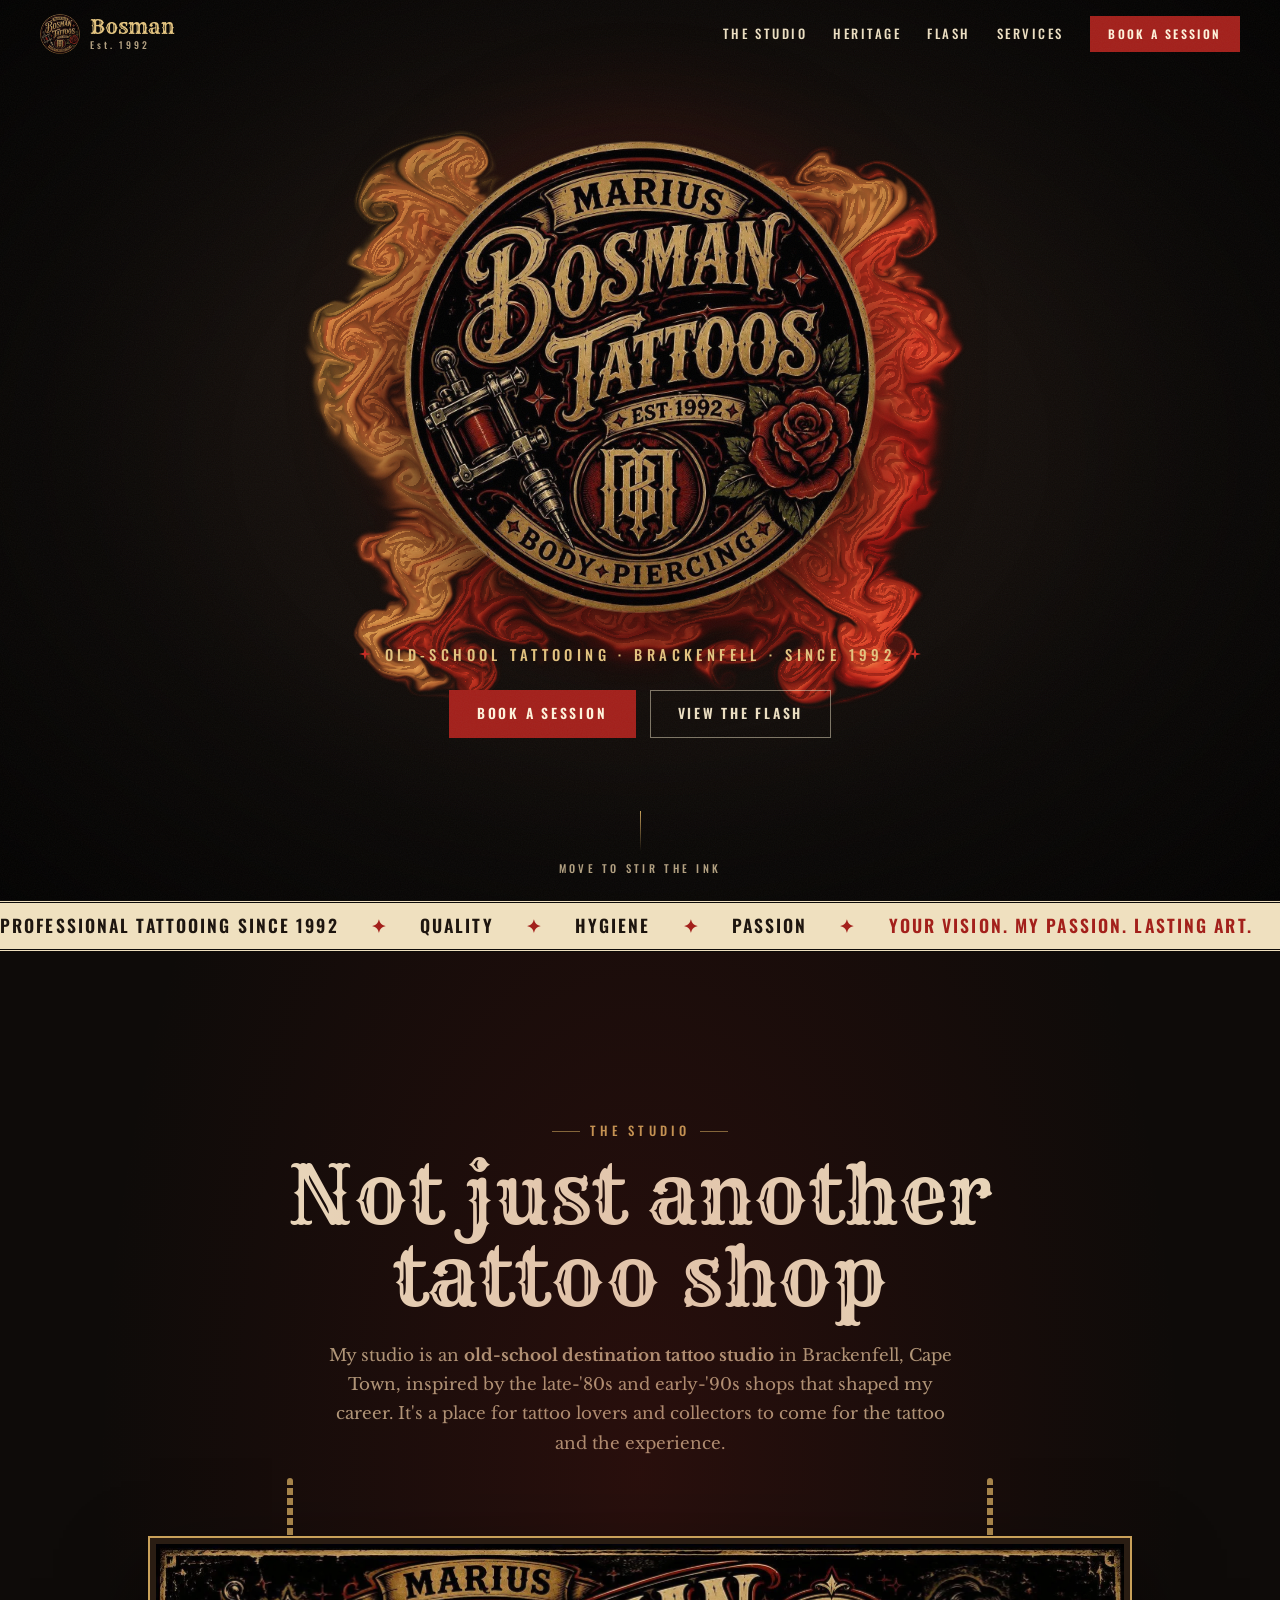
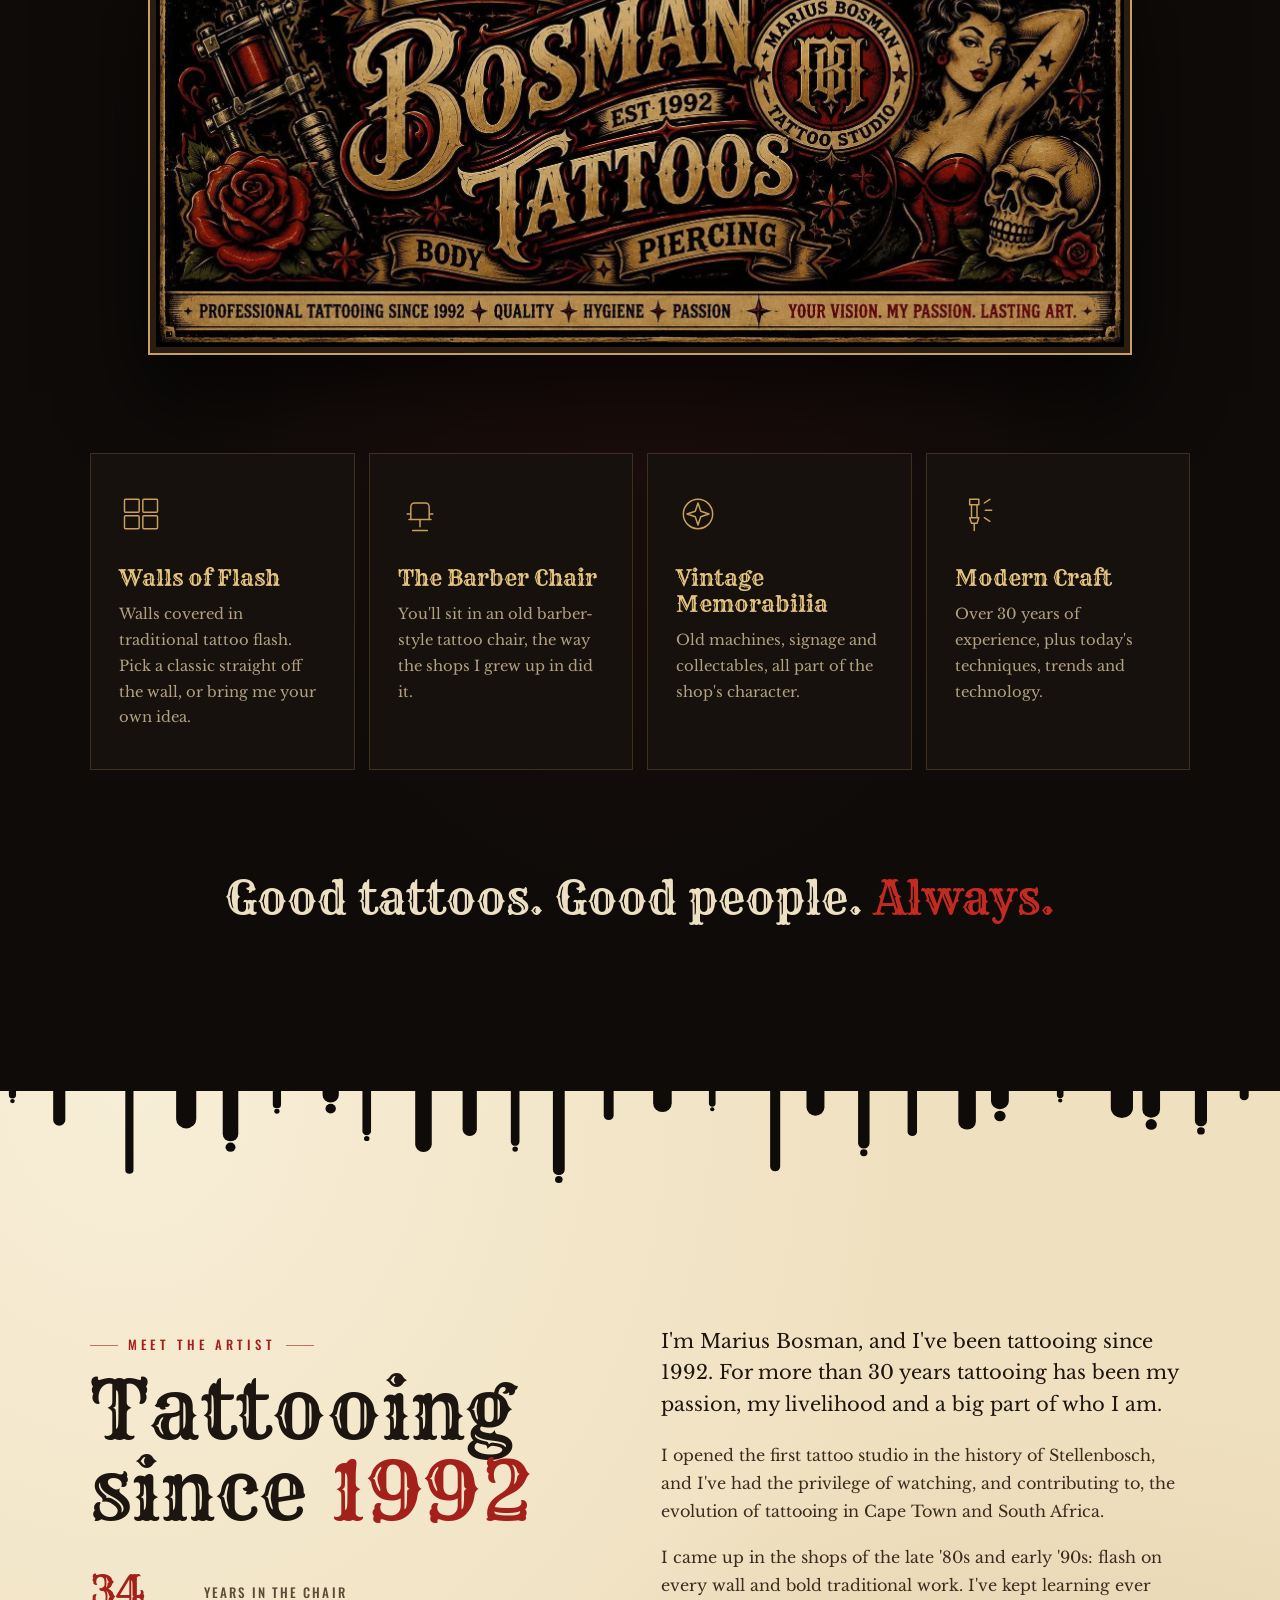
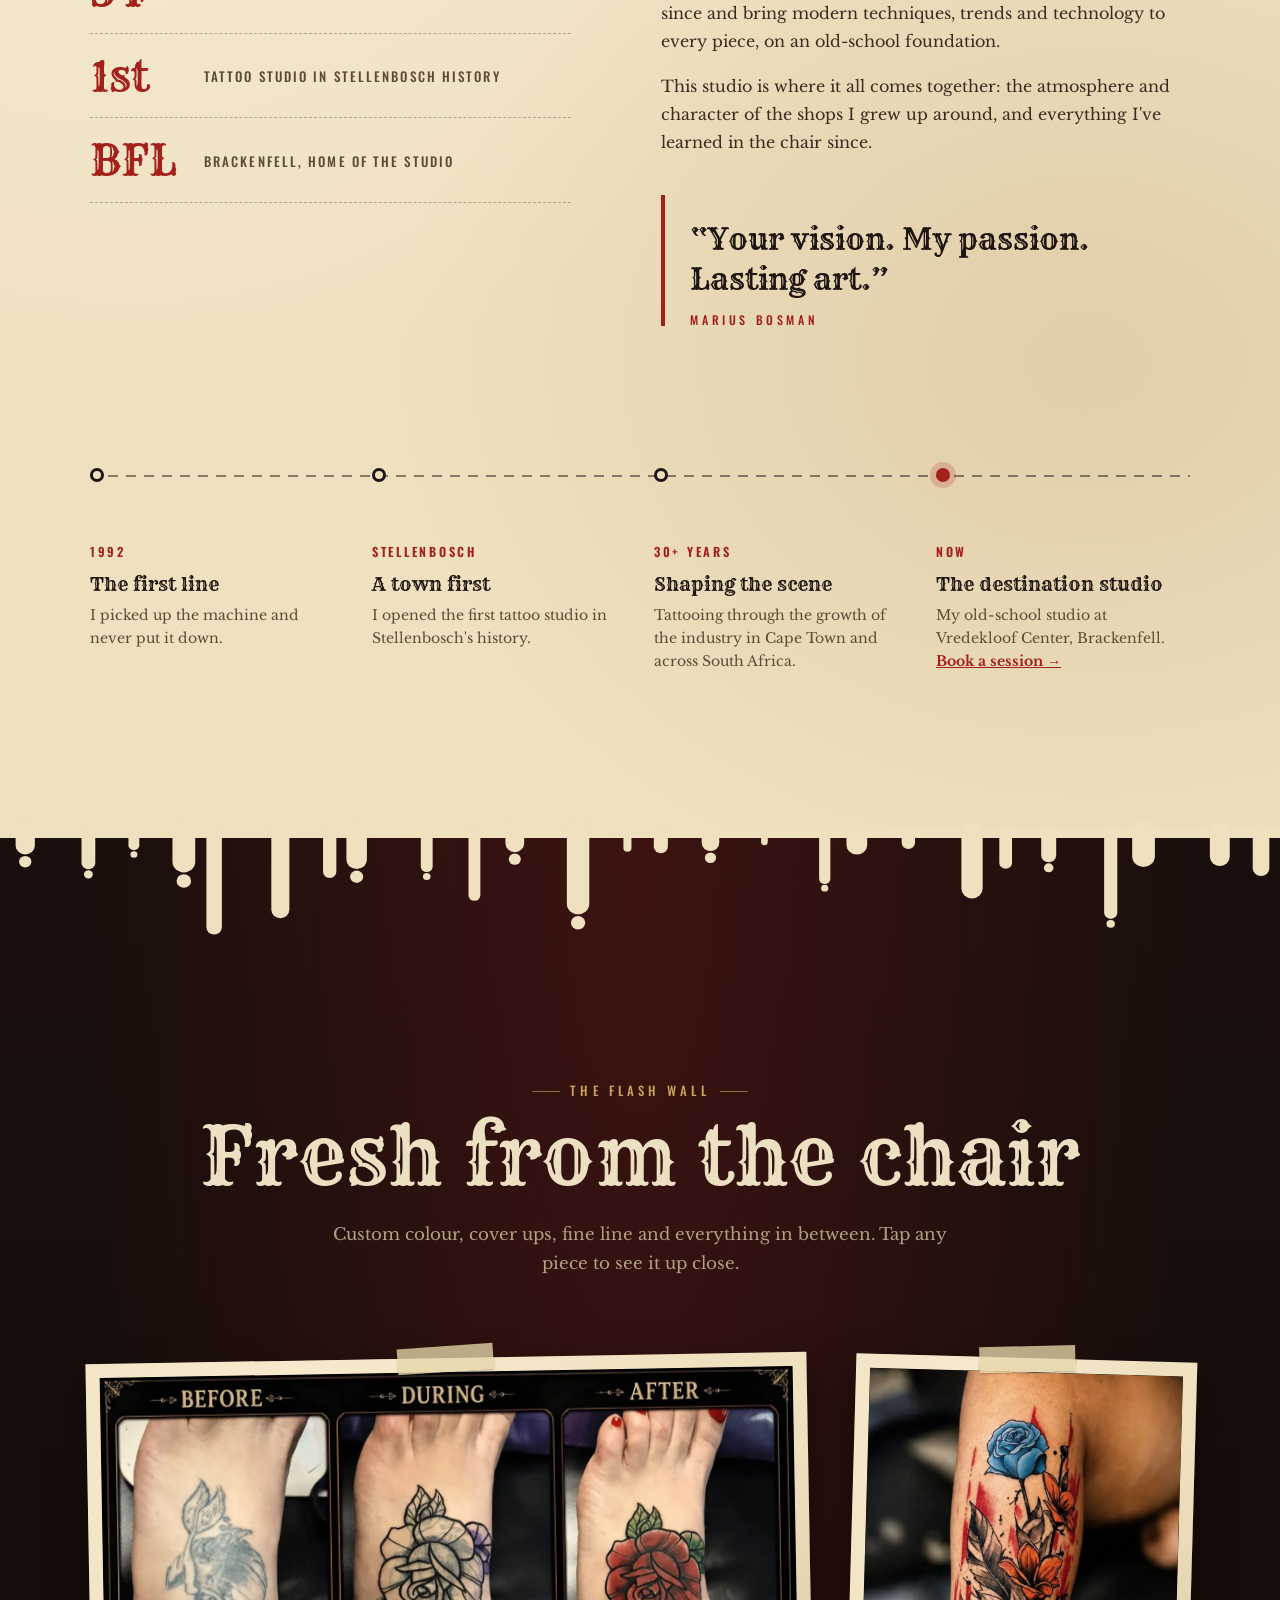
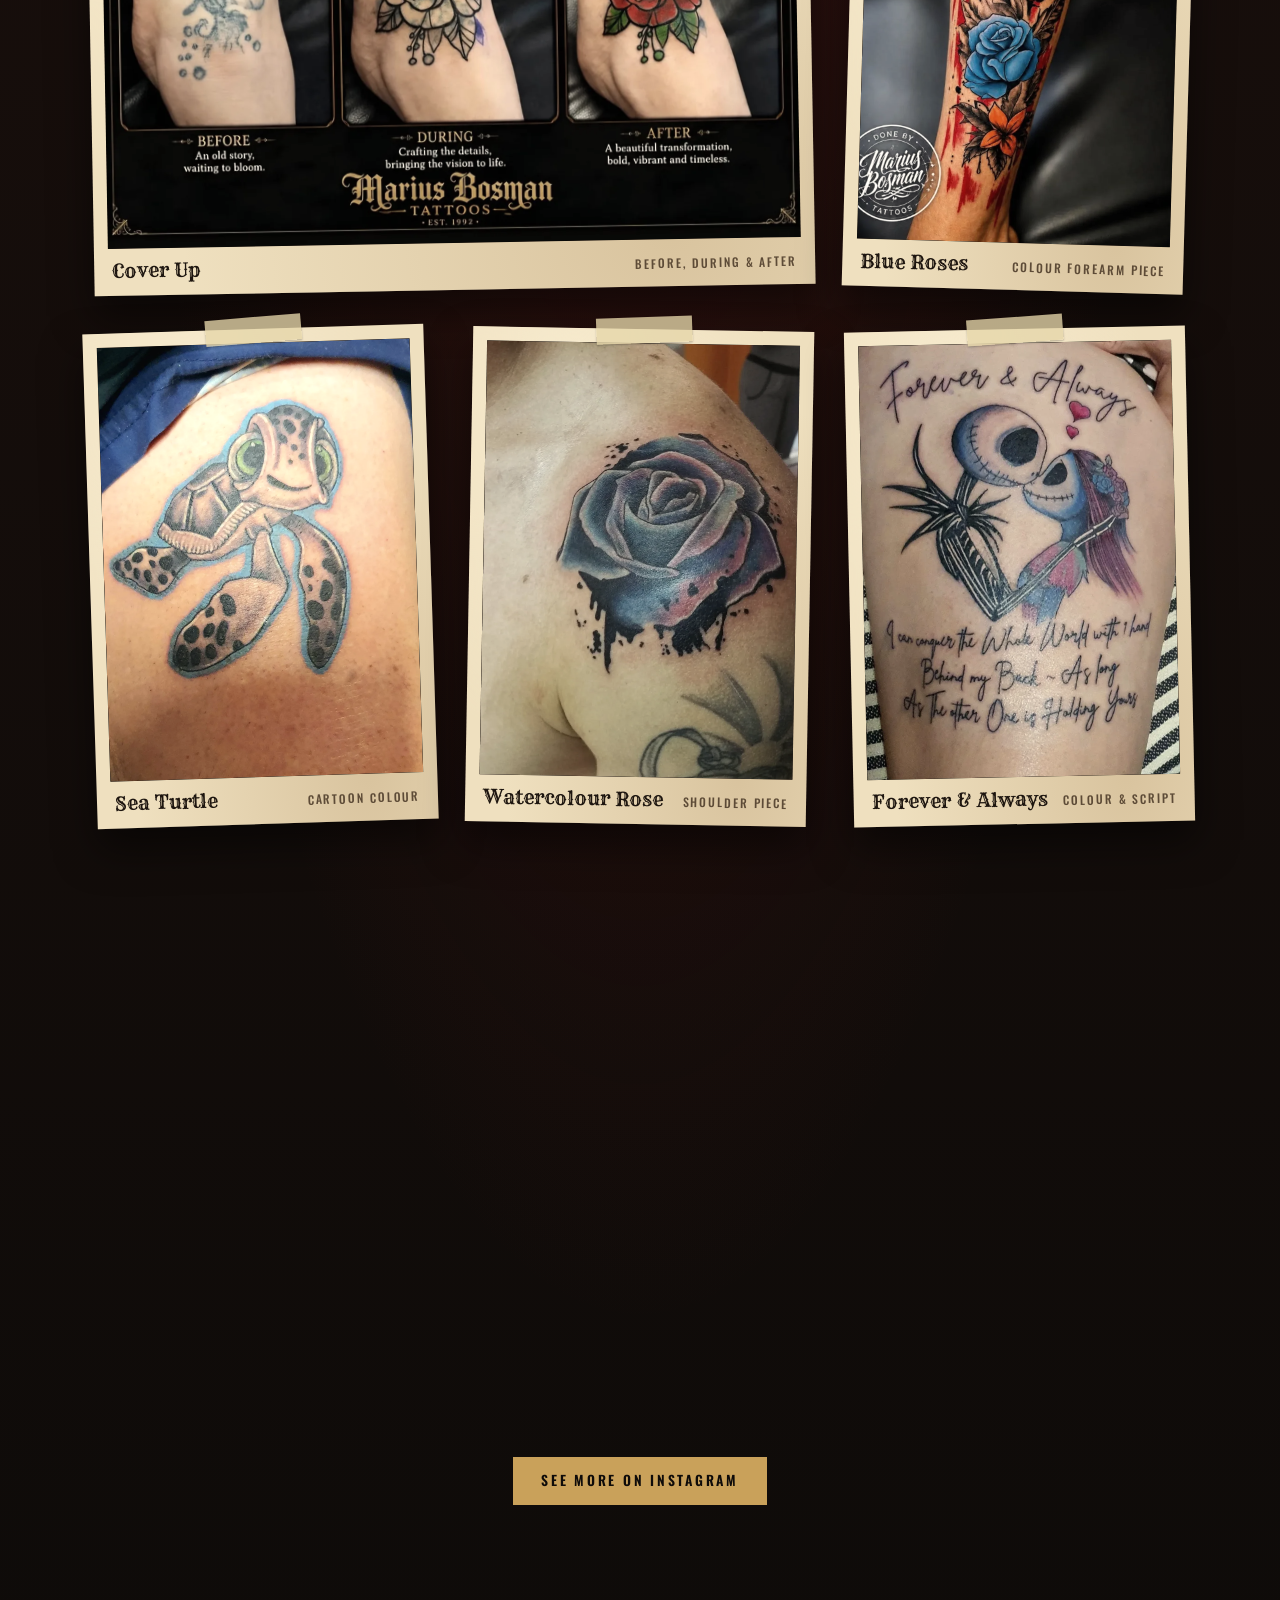
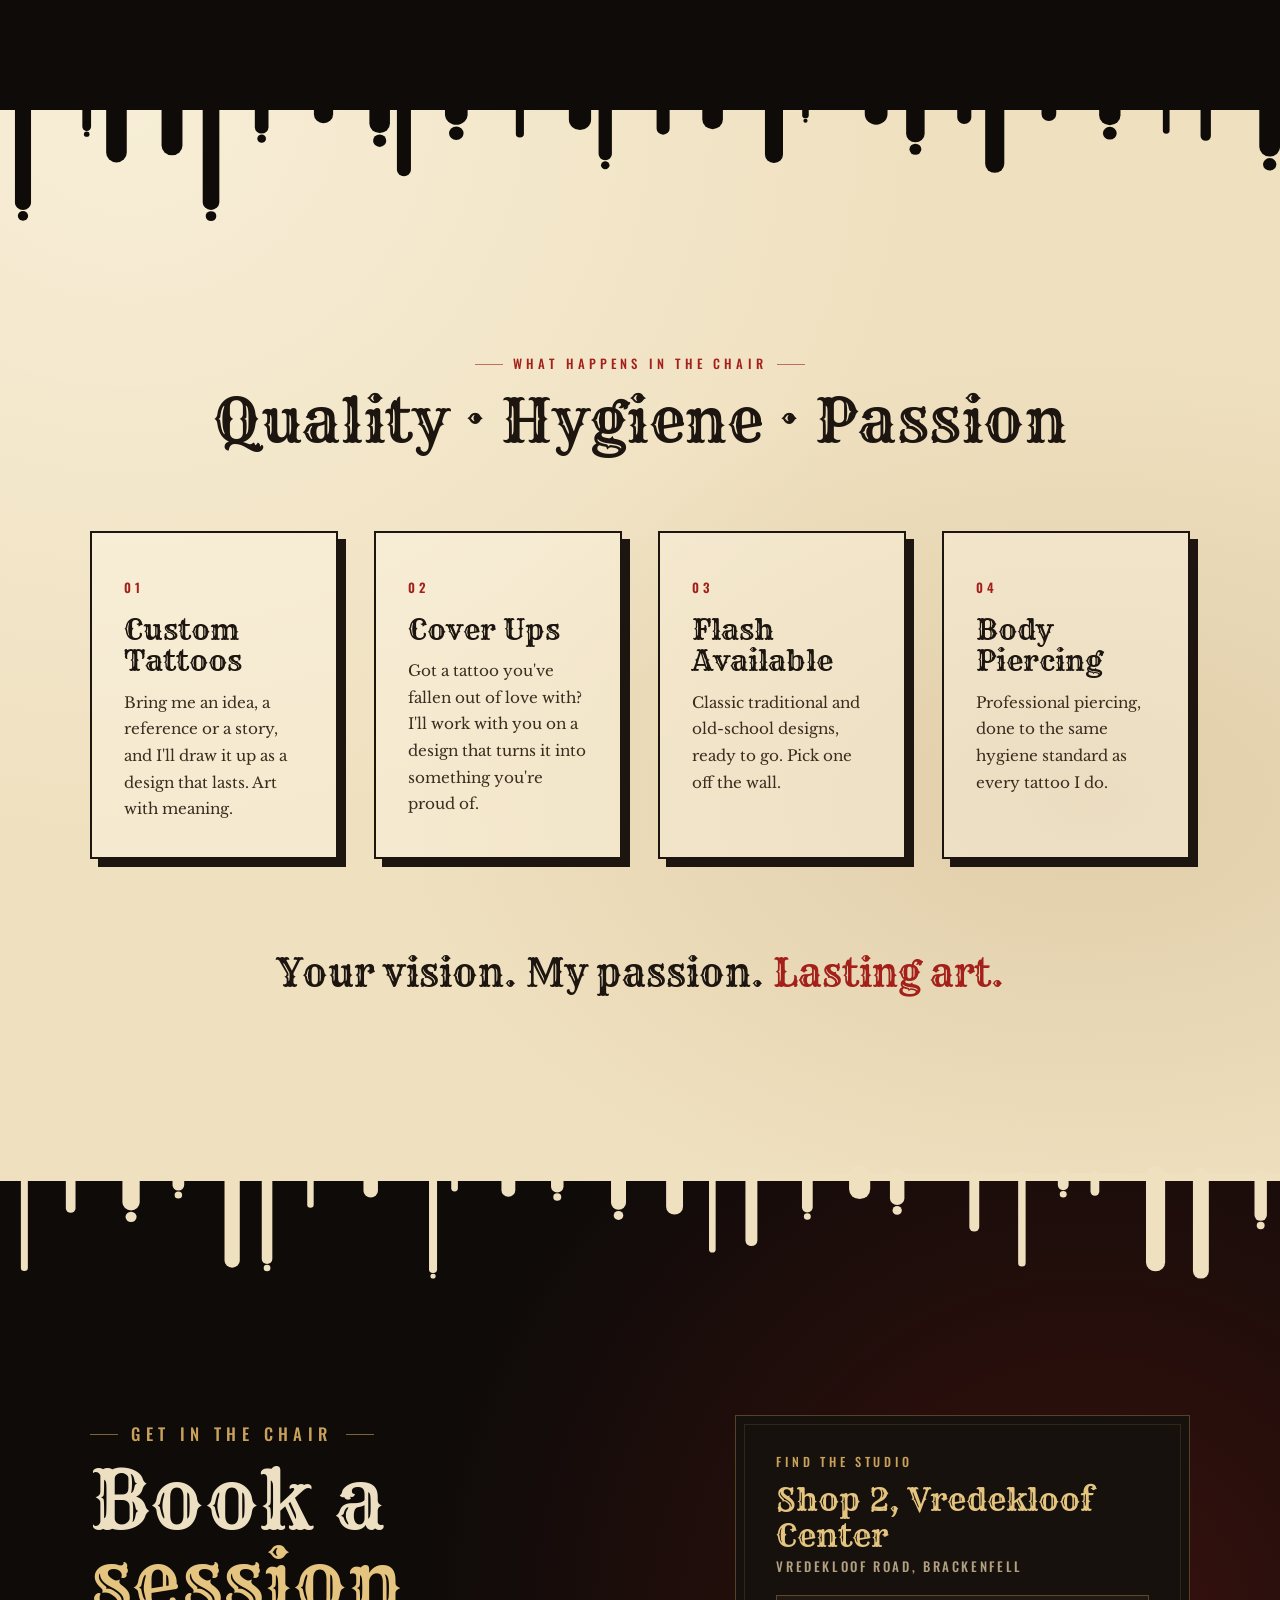
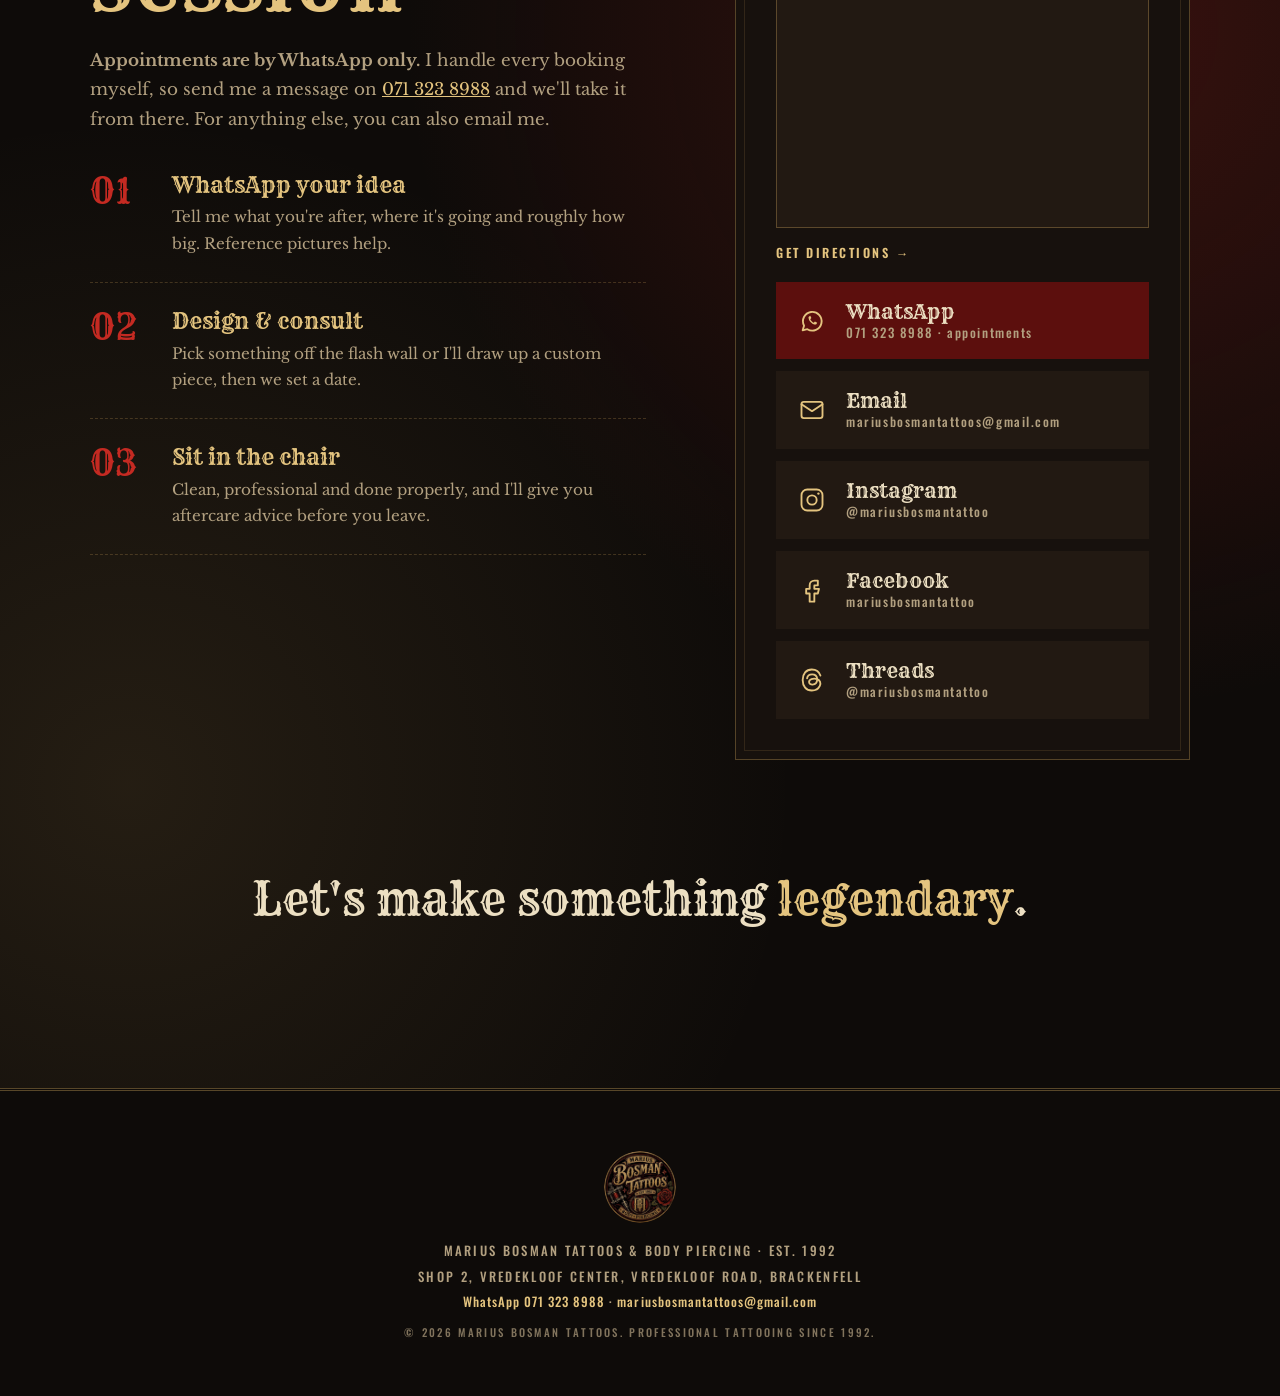
==== index.html @ 21890805 "Marius Bosman Tattoos website Static site for Marius Bosman Tattoos & Body Piercing, Brackenfell.  -" ====
<!doctype html>
<html lang="en">
<head>
  <meta charset="utf-8" />
  <meta name="viewport" content="width=device-width, initial-scale=1" />
  <title>Marius Bosman Tattoos | Old-School Tattoo Studio, Brackenfell</title>
  <meta name="description" content="Old-school tattooing and body piercing by Marius Bosman, tattooing since 1992 and founder of Stellenbosch's first tattoo studio. Custom tattoos, cover-ups, flash and body piercing at Vredekloof Center, Brackenfell, Cape Town." />
  <meta name="theme-color" content="#0e0b09" />
  <meta property="og:title" content="Marius Bosman Tattoos | Est. 1992" />
  <meta property="og:description" content="Custom tattoos, cover-ups, flash and body piercing in Brackenfell, Cape Town. Tattooing since 1992." />
  <script type="application/ld+json">
  {
    "@context": "https://schema.org",
    "@type": "TattooParlor",
    "name": "Marius Bosman Tattoos",
    "image": "assets/logo.webp",
    "foundingDate": "1992",
    "telephone": "+27713238988",
    "email": "mariusbosmantattoos@gmail.com",
    "address": {
      "@type": "PostalAddress",
      "streetAddress": "Shop 2, Vredekloof Center, Vredekloof Road",
      "addressLocality": "Brackenfell",
      "addressRegion": "Western Cape",
      "addressCountry": "ZA"
    },
    "sameAs": [
      "https://www.instagram.com/mariusbosmantattoo/",
      "https://www.facebook.com/mariusbosmantattoo/",
      "https://www.threads.com/@mariusbosmantattoo"
    ]
  }
  </script>
  <meta property="og:image" content="assets/banner.webp" />
  <link rel="icon" href="assets/logo.webp" type="image/webp" />
  <link rel="preconnect" href="https://fonts.googleapis.com" />
  <link rel="preconnect" href="https://fonts.gstatic.com" crossorigin />
  <link href="https://fonts.googleapis.com/css2?family=Libre+Baskerville:ital,wght@0,400;0,700;1,400&family=Oswald:wght@400;500;600&family=Rye&display=swap" rel="stylesheet" />
  <link rel="stylesheet" href="css/styles.css" />
</head>
<body>

  <!-- SVG defs: shared symbols and the ink-bleed filter template -->
  <svg width="0" height="0" style="position:absolute" aria-hidden="true">
    <defs id="fx-defs">
      <symbol id="sparkle" viewBox="0 0 20 20"><path d="M10 0 L12 8 L20 10 L12 12 L10 20 L8 12 L0 10 L8 8 Z" /></symbol>
    </defs>
  </svg>

  <header class="nav" id="nav">
    <a class="nav__brand" href="#top" aria-label="Marius Bosman Tattoos, back to top">
      <img src="assets/logo.webp" alt="" width="40" height="40" />
      <span>Bosman<small>Est. 1992</small></span>
    </a>
    <button class="nav__toggle" aria-expanded="false" aria-controls="nav-links" aria-label="Open menu">
      <span></span><span></span><span></span>
    </button>
    <nav class="nav__links" id="nav-links">
      <a href="#studio">The Studio</a>
      <a href="#heritage">Heritage</a>
      <a href="#flash">Flash</a>
      <a href="#services">Services</a>
      <a class="btn btn--small btn--red" href="#book">Book a Session</a>
    </nav>
  </header>

  <main id="top">

    <!-- ============ HERO ============ -->
    <section class="hero" id="hero">
      <canvas class="hero__ink" id="ink" aria-hidden="true"></canvas>
      <div class="hero__vignette" aria-hidden="true"></div>
      <div class="hero__inner">
        <h1 class="sr-only">Marius Bosman Tattoos: tattoos and body piercing, established 1992</h1>
        <div class="hero__badge">
          <img src="assets/logo.webp" alt="Marius Bosman Tattoos, Body Piercing, Est. 1992" width="1254" height="1254" fetchpriority="high" />
        </div>
        <p class="hero__tag">
          <svg><use href="#sparkle"/></svg>
          Old-school tattooing &middot; Brackenfell &middot; Since 1992
          <svg><use href="#sparkle"/></svg>
        </p>
        <div class="hero__cta">
          <a class="btn btn--red" href="#book">Book a Session</a>
          <a class="btn btn--ghost" href="#flash">View the Flash</a>
        </div>
      </div>
      <p class="hero__hint" aria-hidden="true"><span></span>Move to stir the ink</p>
    </section>

    <!-- ============ MARQUEE ============ -->
    <div class="marquee" aria-label="Professional tattooing since 1992. Quality, hygiene, passion.">
      <div class="marquee__track" aria-hidden="true">
        <span>Professional tattooing since 1992</span><i>&#10022;</i>
        <span>Quality</span><i>&#10022;</i>
        <span>Hygiene</span><i>&#10022;</i>
        <span>Passion</span><i>&#10022;</i>
        <em>Your vision. My passion. Lasting art.</em><i>&#10022;</i>
        <span>Ink &middot; People &middot; Stories</span><i>&#10022;</i>
        <em>Tattoos are for life</em><i>&#10022;</i>
        <span>Professional tattooing since 1992</span><i>&#10022;</i>
        <span>Quality</span><i>&#10022;</i>
        <span>Hygiene</span><i>&#10022;</i>
        <span>Passion</span><i>&#10022;</i>
        <em>Your vision. My passion. Lasting art.</em><i>&#10022;</i>
        <span>Ink &middot; People &middot; Stories</span><i>&#10022;</i>
        <em>Tattoos are for life</em><i>&#10022;</i>
      </div>
    </div>

    <!-- ============ THE STUDIO ============ -->
    <section class="section dark" id="studio">
      <div class="wrap">
        <div class="section__head center">
          <p class="eyebrow reveal">The Studio</p>
          <h2 class="display reveal" data-bleed>Not just another<br />tattoo shop</h2>
          <p class="section__sub reveal">My studio is an <strong>old-school destination tattoo studio</strong> in Brackenfell, Cape Town, inspired by the late-'80s and early-'90s shops that shaped my career. It's a place for tattoo lovers and collectors to come for the tattoo and the experience.</p>
        </div>

        <figure class="sign reveal">
          <div class="sign__chains" aria-hidden="true"><span></span><span></span></div>
          <img src="assets/banner.webp" alt="Marius Bosman Tattoos shop sign: professional tattooing since 1992, quality, hygiene, passion" width="1942" height="809" loading="lazy" />
        </figure>

        <div class="features">
          <article class="feature reveal">
            <div class="feature__icon" aria-hidden="true">
              <svg viewBox="0 0 48 48"><rect x="6" y="8" width="16" height="14" rx="1"/><rect x="26" y="8" width="16" height="14" rx="1"/><rect x="6" y="26" width="16" height="14" rx="1"/><rect x="26" y="26" width="16" height="14" rx="1"/></svg>
            </div>
            <h3>Walls of Flash</h3>
            <p>Walls covered in traditional tattoo flash. Pick a classic straight off the wall, or bring me your own idea.</p>
          </article>
          <article class="feature reveal">
            <div class="feature__icon" aria-hidden="true">
              <svg viewBox="0 0 48 48"><path d="M12 30 h24 M14 30 V16 a4 4 0 0 1 4-4 h12 a4 4 0 0 1 4 4 V30 M24 30 v8 M16 42 h16 M10 24 h4 M34 24 h4"/></svg>
            </div>
            <h3>The Barber Chair</h3>
            <p>You'll sit in an old barber-style tattoo chair, the way the shops I grew up in did it.</p>
          </article>
          <article class="feature reveal">
            <div class="feature__icon" aria-hidden="true">
              <svg viewBox="0 0 48 48"><circle cx="24" cy="24" r="16"/><path d="M24 12 L27 21 L36 24 L27 27 L24 36 L21 27 L12 24 L21 21 Z"/></svg>
            </div>
            <h3>Vintage Memorabilia</h3>
            <p>Old machines, signage and collectables, all part of the shop's character.</p>
          </article>
          <article class="feature reveal">
            <div class="feature__icon" aria-hidden="true">
              <svg viewBox="0 0 48 48"><path d="M16 8 h10 v6 h-10 z M18 14 v14 M24 14 v14 M16 28 h10 l-2 6 h-6 z M21 34 v8"/><path d="M32 12 l6 -4 M33 20 h7 M32 28 l6 4"/></svg>
            </div>
            <h3>Modern Craft</h3>
            <p>Over 30 years of experience, plus today's techniques, trends and technology.</p>
          </article>
        </div>

        <p class="legend reveal" data-bleed>Good tattoos. Good people. <em>Always.</em></p>
      </div>
    </section>

    <!-- ============ HERITAGE ============ -->
    <section class="section paper has-top-drip" id="heritage">
      <div class="drip drip--top" data-from="ink" aria-hidden="true"></div>
      <div class="wrap story">
        <div class="story__head">
          <p class="eyebrow reveal">Meet the Artist</p>
          <h2 class="display reveal" data-bleed>Tattooing<br />since <span class="red">1992</span></h2>
          <div class="stats">
            <div class="stat reveal"><strong data-years>34</strong><span>Years in the chair</span></div>
            <div class="stat reveal"><strong>1st</strong><span>Tattoo studio in Stellenbosch history</span></div>
            <div class="stat reveal"><strong>BFL</strong><span>Brackenfell, home of the studio</span></div>
          </div>
        </div>

        <div class="story__body">
          <p class="lead reveal">I'm Marius Bosman, and I've been tattooing since 1992. For more than 30 years tattooing has been my passion, my livelihood and a big part of who I am.</p>
          <p class="reveal">I opened the first tattoo studio in the history of Stellenbosch, and I've had the privilege of watching, and contributing to, the evolution of tattooing in Cape Town and South Africa.</p>
          <p class="reveal">I came up in the shops of the late '80s and early '90s: flash on every wall and bold traditional work. I've kept learning ever since and bring modern techniques, trends and technology to every piece, on an old-school foundation.</p>
          <p class="reveal">This studio is where it all comes together: the atmosphere and character of the shops I grew up around, and everything I've learned in the chair since.</p>
          <blockquote class="pull reveal" data-bleed>
            &ldquo;Your vision. My passion. Lasting art.&rdquo;
            <cite>Marius Bosman</cite>
          </blockquote>
        </div>

        <ol class="timeline" aria-label="Timeline">
          <li class="reveal"><span class="timeline__year">1992</span><h3>The first line</h3><p>I picked up the machine and never put it down.</p></li>
          <li class="reveal"><span class="timeline__year">Stellenbosch</span><h3>A town first</h3><p>I opened the first tattoo studio in Stellenbosch's history.</p></li>
          <li class="reveal"><span class="timeline__year">30+ years</span><h3>Shaping the scene</h3><p>Tattooing through the growth of the industry in Cape Town and across South Africa.</p></li>
          <li class="reveal timeline__next"><span class="timeline__year">Now</span><h3>The destination studio</h3><p>My old-school studio at Vredekloof Center, Brackenfell. <a href="#book">Book a session &rarr;</a></p></li>
        </ol>
      </div>
      <div class="drip" data-from="paper" aria-hidden="true"></div>
    </section>

    <!-- ============ FLASH WALL ============ -->
    <section class="section flashwall has-top-drip" id="flash">
      <div class="wrap">
        <div class="section__head center">
          <p class="eyebrow reveal">The Flash Wall</p>
          <h2 class="display reveal" data-bleed>Fresh from the chair</h2>
          <p class="section__sub reveal">Custom colour, cover ups, fine line and everything in between. Tap any piece to see it up close.</p>
        </div>

        <div class="work-grid">
          <figure class="shot shot--wide">
            <button class="shot__frame" type="button" data-full="assets/work/cover-up-rose.webp" data-caption="Cover Up &middot; Before, during &amp; after" aria-label="View larger: Cover Up">
              <span class="shot__ink"><img src="assets/work/cover-up-rose.webp" alt="Cover-up tattoo on a foot: a faded old tattoo turned into a bold red traditional rose, shown before, during and after" width="1500" height="1020" loading="lazy" /></span>
            </button>
            <figcaption><strong>Cover Up</strong>Before, during &amp; after</figcaption>
          </figure>
          <figure class="shot">
            <button class="shot__frame" type="button" data-full="assets/work/blue-roses.webp" data-caption="Blue Roses &middot; Colour forearm piece" aria-label="View larger: Blue Roses">
              <span class="shot__ink"><img src="assets/work/blue-roses.webp" alt="Forearm tattoo of blue roses and orange lilies with red brush-stroke background" width="1019" height="1364" loading="lazy" /></span>
            </button>
            <figcaption><strong>Blue Roses</strong>Colour forearm piece</figcaption>
          </figure>
          <figure class="shot">
            <button class="shot__frame" type="button" data-full="assets/work/sea-turtle.webp" data-caption="Sea Turtle &middot; Cartoon colour" aria-label="View larger: Sea Turtle">
              <span class="shot__ink"><img src="assets/work/sea-turtle.webp" alt="Colour tattoo of a smiling cartoon sea turtle outlined in blue" width="1260" height="1500" loading="lazy" /></span>
            </button>
            <figcaption><strong>Sea Turtle</strong>Cartoon colour</figcaption>
          </figure>
          <figure class="shot">
            <button class="shot__frame" type="button" data-full="assets/work/watercolour-rose.webp" data-caption="Watercolour Rose &middot; Shoulder piece" aria-label="View larger: Watercolour Rose">
              <span class="shot__ink"><img src="assets/work/watercolour-rose.webp" alt="Blue and pink watercolour-style rose with black ink splatter on a shoulder" width="1440" height="1440" loading="lazy" /></span>
            </button>
            <figcaption><strong>Watercolour Rose</strong>Shoulder piece</figcaption>
          </figure>
          <figure class="shot">
            <button class="shot__frame" type="button" data-full="assets/work/forever-and-always.webp" data-caption="Forever &amp; Always &middot; Colour &amp; script" aria-label="View larger: Forever &amp; Always">
              <span class="shot__ink"><img src="assets/work/forever-and-always.webp" alt="Thigh tattoo of two skeleton lovers kissing, with Forever and Always script and a love quote" width="923" height="1280" loading="lazy" style="object-position:50% 20%" /></span>
            </button>
            <figcaption><strong>Forever &amp; Always</strong>Colour &amp; script</figcaption>
          </figure>
          <figure class="shot shot--wide">
            <button class="shot__frame" type="button" data-full="assets/work/fine-line-forearms.webp" data-caption="Fine Line &middot; Black &amp; grey forearms" aria-label="View larger: Fine Line">
              <span class="shot__ink"><img src="assets/work/fine-line-forearms.webp" alt="Two black and grey forearm tattoos: a woman with moon, butterflies and a Virgo sign, and lilies with a cross and butterflies" width="1500" height="983" loading="lazy" /></span>
            </button>
            <figcaption><strong>Fine Line</strong>Black &amp; grey forearms</figcaption>
          </figure>
          <div class="shot shot--cta">
            <p class="shot__eyebrow">Your idea next?</p>
            <p class="shot__big">Let's put it<br />on skin.</p>
            <a class="btn btn--gold btn--small" href="https://wa.me/27713238988?text=Hi%20Marius%2C%20I%27d%20like%20to%20book%20a%20tattoo." target="_blank" rel="noopener">WhatsApp me</a>
          </div>
        </div>

        <div class="center reveal">
          <a class="btn btn--gold" href="https://www.instagram.com/mariusbosmantattoo/" target="_blank" rel="noopener">See more on Instagram</a>
        </div>
      </div>
    </section>

    <!-- ============ SERVICES ============ -->
    <section class="section paper has-top-drip" id="services">
      <div class="drip drip--top" data-from="ink" aria-hidden="true"></div>
      <div class="wrap">
        <div class="section__head center">
          <p class="eyebrow reveal">What Happens in the Chair</p>
          <h2 class="display reveal" data-bleed>Quality &middot; Hygiene &middot; Passion</h2>
        </div>
        <div class="services">
          <article class="service reveal">
            <span class="service__num">01</span>
            <h3>Custom Tattoos</h3>
            <p>Bring me an idea, a reference or a story, and I'll draw it up as a design that lasts. Art with meaning.</p>
          </article>
          <article class="service reveal">
            <span class="service__num">02</span>
            <h3>Cover Ups</h3>
            <p>Got a tattoo you've fallen out of love with? I'll work with you on a design that turns it into something you're proud of.</p>
          </article>
          <article class="service reveal">
            <span class="service__num">03</span>
            <h3>Flash Available</h3>
            <p>Classic traditional and old-school designs, ready to go. Pick one off the wall.</p>
          </article>
          <article class="service reveal">
            <span class="service__num">04</span>
            <h3>Body Piercing</h3>
            <p>Professional piercing, done to the same hygiene standard as every tattoo I do.</p>
          </article>
        </div>
        <p class="motto reveal">Your vision. My passion. <span class="red">Lasting art.</span></p>
      </div>
      <div class="drip" data-from="paper" aria-hidden="true"></div>
    </section>

    <!-- ============ BOOK ============ -->
    <section class="section dark book has-top-drip" id="book">
      <div class="book__glow" aria-hidden="true"></div>
      <div class="wrap book__grid">
        <div>
          <p class="eyebrow reveal">Get in the Chair</p>
          <h2 class="display reveal" data-bleed>Book a <span class="gold">session</span></h2>
          <p class="reveal"><strong>Appointments are by WhatsApp only.</strong> I handle every booking myself, so send me a message on <a href="https://wa.me/27713238988" target="_blank" rel="noopener">071 323 8988</a> and we'll take it from there. For anything else, you can also email me.</p>
          <ol class="steps">
            <li class="step reveal">
              <span class="step__num">01</span>
              <div><h3>WhatsApp your idea</h3><p>Tell me what you're after, where it's going and roughly how big. Reference pictures help.</p></div>
            </li>
            <li class="step reveal">
              <span class="step__num">02</span>
              <div><h3>Design &amp; consult</h3><p>Pick something off the flash wall or I'll draw up a custom piece, then we set a date.</p></div>
            </li>
            <li class="step reveal">
              <span class="step__num">03</span>
              <div><h3>Sit in the chair</h3><p>Clean, professional and done properly, and I'll give you aftercare advice before you leave.</p></div>
            </li>
          </ol>
        </div>

        <aside class="panel reveal" aria-label="Contact">
          <p class="panel__label">Find the studio</p>
          <address class="panel__where"><strong>Shop 2, Vredekloof Center</strong>Vredekloof Road, Brackenfell</address>
          <div class="map">
            <iframe title="Map to Marius Bosman Tattoos, Vredekloof Center, Brackenfell" src="https://www.google.com/maps?q=Shop+2,+Vredekloof+Center,+Vredekloof+Road,+Brackenfell&amp;output=embed" loading="lazy" referrerpolicy="no-referrer-when-downgrade"></iframe>
          </div>
          <a class="panel__directions" href="https://www.google.com/maps/search/?api=1&amp;query=Shop+2,+Vredekloof+Center,+Vredekloof+Road,+Brackenfell" target="_blank" rel="noopener">Get directions &rarr;</a>
          <div class="socials">
            <a class="social social--primary" href="https://wa.me/27713238988?text=Hi%20Marius%2C%20I%27d%20like%20to%20book%20a%20tattoo." target="_blank" rel="noopener">
              <svg viewBox="0 0 24 24" aria-hidden="true"><path d="M4 20l1.2-4A8 8 0 1 1 8 19z"/><path d="M9 8.5c0 3 2.5 6.5 6.5 6.5l1-1.5-2-1-1 1c-1-.4-2.6-2-3-3l1-1-1-2z" class="dot"/></svg>
              <span><strong>WhatsApp</strong>071 323 8988 &middot; appointments</span>
            </a>
            <a class="social" href="mailto:mariusbosmantattoos@gmail.com?subject=Tattoo%20enquiry">
              <svg viewBox="0 0 24 24" aria-hidden="true"><rect x="3" y="5" width="18" height="14" rx="2"/><path d="M3 7l9 6 9-6"/></svg>
              <span><strong>Email</strong>mariusbosmantattoos@gmail.com</span>
            </a>
            <a class="social" href="https://www.instagram.com/mariusbosmantattoo/" target="_blank" rel="noopener">
              <svg viewBox="0 0 24 24" aria-hidden="true"><rect x="3" y="3" width="18" height="18" rx="5"/><circle cx="12" cy="12" r="4"/><circle cx="17.5" cy="6.5" r="1" class="dot"/></svg>
              <span><strong>Instagram</strong>@mariusbosmantattoo</span>
            </a>
            <a class="social" href="https://www.facebook.com/mariusbosmantattoo/" target="_blank" rel="noopener">
              <svg viewBox="0 0 24 24" aria-hidden="true"><path d="M14 8h3V4h-3a4 4 0 0 0-4 4v3H7v4h3v7h4v-7h3l1-4h-4V8.5a.5.5 0 0 1 .5-.5z"/></svg>
              <span><strong>Facebook</strong>mariusbosmantattoo</span>
            </a>
            <a class="social" href="https://www.threads.com/@mariusbosmantattoo" target="_blank" rel="noopener">
              <svg viewBox="0 0 24 24" aria-hidden="true"><path d="M16.5 11.2c-.3-2.6-2-4-4.4-4-2.6 0-4.1 1.8-4.3 3.4M16.5 11.2c-3.8-.9-7 .1-7 2.5 0 1.5 1.4 2.4 3 2.3 2.4-.2 3.9-1.9 4-4.8zM16.5 11.2c2.3 1 3.4 3.3 2.2 5.8-1.2 2.6-4 4-6.9 4C7 21 4 17.3 4 12S7 3 11.8 3c3.7 0 6.3 1.9 7.4 5.2"/></svg>
              <span><strong>Threads</strong>@mariusbosmantattoo</span>
            </a>
          </div>
        </aside>
      </div>
      <p class="wrap closer reveal" data-bleed>Let's make something <span class="gold">legendary</span>.</p>
    </section>
  </main>

  <dialog class="lightbox" id="lightbox" aria-label="Tattoo photo">
    <button class="lightbox__close" type="button" aria-label="Close">&times;</button>
    <img class="lightbox__img" src="" alt="" />
    <p class="lightbox__cap"></p>
  </dialog>

  <footer class="footer">
    <img src="assets/logo.webp" alt="" width="72" height="72" loading="lazy" />
    <p>Marius Bosman Tattoos &amp; Body Piercing &middot; Est. 1992</p>
    <p>Shop 2, Vredekloof Center, Vredekloof Road, Brackenfell</p>
    <p class="footer__contact"><a href="https://wa.me/27713238988" target="_blank" rel="noopener">WhatsApp 071 323 8988</a> &middot; <a href="mailto:mariusbosmantattoos@gmail.com">mariusbosmantattoos@gmail.com</a></p>
    <p class="footer__small">&copy; <span id="year">2026</span> Marius Bosman Tattoos. Professional tattooing since 1992.</p>
  </footer>

  <script src="js/fluid.js"></script>
  <script src="js/main.js"></script>
</body>
</html>
---- css/styles.css ----
/* =========================================================
   Marius Bosman Tattoos — styles
   ========================================================= */
:root {
  --ink: #0e0b09;
  --ink-2: #17110d;
  --ink-3: #221912;
  --paper: #efe0bf;
  --paper-2: #e2cc9b;
  --gold: #c9a15a;
  --gold-2: #e4c47f;
  --red: #a3201b;
  --red-2: #c42a22;
  --red-deep: #5c0f0d;
  --green: #55643a;
  --text-dark: #1d150f;
  --muted-dark: #5d4b37;
  --text-light: #ecdfc2;
  --muted-light: #b2a080;

  --f-display: "Rye", "Georgia", serif;
  --f-label: "Oswald", "Arial Narrow", sans-serif;
  --f-body: "Libre Baskerville", "Georgia", serif;

  --wrap: 1180px;
  --gutter: clamp(16px, 4vw, 40px);
  --ease: cubic-bezier(.2, .7, .1, 1);
}

*, *::before, *::after { box-sizing: border-box; }
html { scroll-behavior: smooth; -webkit-text-size-adjust: 100%; }
body {
  margin: 0;
  background: var(--ink);
  color: var(--text-light);
  font: 400 1rem/1.75 var(--f-body);
  overflow-x: hidden;
}
/* film grain over everything */
body::after {
  content: "";
  position: fixed; inset: 0;
  pointer-events: none;
  z-index: 100;
  opacity: .045;
  background-image: url("data:image/svg+xml,%3Csvg xmlns='http://www.w3.org/2000/svg' width='220' height='220'%3E%3Cfilter id='n'%3E%3CfeTurbulence type='fractalNoise' baseFrequency='.85' numOctaves='3' stitchTiles='stitch'/%3E%3C/filter%3E%3Crect width='100%25' height='100%25' filter='url(%23n)'/%3E%3C/svg%3E");
}
img { max-width: 100%; height: auto; display: block; }
a { color: inherit; }
h1, h2, h3 { margin: 0; font-weight: 400; }
p { margin: 0 0 1.1em; }

.sr-only {
  position: absolute; width: 1px; height: 1px; padding: 0; margin: -1px;
  overflow: hidden; clip: rect(0 0 0 0); white-space: nowrap; border: 0;
}
.wrap { max-width: var(--wrap); margin: 0 auto; padding: 0 var(--gutter); }
.center { text-align: center; }
.red { color: var(--red); }
.gold { color: var(--gold-2); }
:focus-visible { outline: 2px solid var(--gold-2); outline-offset: 3px; }

/* ---------- type ---------- */
.eyebrow {
  font: 500 .8rem/1 var(--f-label);
  letter-spacing: .32em;
  text-transform: uppercase;
  color: var(--red);
  margin-bottom: 1.1rem;
  display: inline-flex; align-items: center; gap: .8em;
}
.eyebrow::before, .eyebrow::after {
  content: ""; width: 28px; height: 1px; background: currentColor; opacity: .6;
}
.dark .eyebrow, .flashwall .eyebrow { color: var(--gold); }
.display {
  font-family: var(--f-display);
  font-size: clamp(2.4rem, 6.4vw, 5rem);
  line-height: 1.02;
  letter-spacing: .01em;
  margin-bottom: 1.4rem;
}
.lead { font-size: 1.22rem; line-height: 1.6; }
.section__sub { max-width: 640px; margin: 0 auto; color: var(--muted-light); font-size: 1.05rem; }
.paper .section__sub { color: var(--muted-dark); }

/* ---------- buttons ---------- */
.btn {
  --bg: transparent; --fg: var(--text-light); --bd: currentColor;
  position: relative;
  display: inline-flex; align-items: center; justify-content: center;
  padding: 1rem 1.7rem;
  font: 600 .86rem/1 var(--f-label);
  letter-spacing: .2em; text-transform: uppercase;
  text-decoration: none;
  color: var(--fg); background: var(--bg);
  border: 1.5px solid var(--bd);
  cursor: pointer;
  overflow: hidden;
  isolation: isolate;
  transition: color .4s var(--ease), transform .3s var(--ease);
}
/* ink blot that floods the button on hover */
.btn::before {
  content: "";
  position: absolute; left: var(--mx, 50%); top: var(--my, 50%);
  width: 12px; height: 12px; border-radius: 50%;
  background: var(--flood, var(--gold));
  transform: translate(-50%, -50%) scale(0);
  transition: transform .6s var(--ease);
  z-index: -1;
}
.btn:hover::before { transform: translate(-50%, -50%) scale(40); }
.btn:hover { color: var(--flood-fg, var(--ink)); }
.btn:active { transform: translateY(1px); }
.btn--red { --bg: var(--red); --bd: var(--red); --fg: #fff3dc; --flood: var(--ink); --flood-fg: var(--gold-2); }
.btn--gold { --bg: var(--gold); --bd: var(--gold); --fg: var(--ink); --flood: var(--red); --flood-fg: #fff3dc; }
.btn--ghost { --bd: rgba(236, 223, 194, .5); }
.btn--small { padding: .7rem 1.1rem; font-size: .74rem; }
.btn--block { display: flex; width: 100%; }

/* ---------- nav ---------- */
.nav {
  position: fixed; inset: 0 0 auto 0; z-index: 50;
  display: flex; align-items: center; justify-content: space-between;
  padding: 14px var(--gutter);
  transition: background .4s, padding .4s, box-shadow .4s;
}
.nav.is-scrolled {
  background: rgba(14, 11, 9, .9);
  backdrop-filter: blur(10px);
  -webkit-backdrop-filter: blur(10px);
  padding-block: 8px;
  box-shadow: 0 1px 0 rgba(201, 161, 90, .25);
}
.nav__brand {
  display: flex; align-items: center; gap: 10px; text-decoration: none;
  font: 400 1.25rem/1 var(--f-display); color: var(--gold-2);
  opacity: 0; transform: translateY(-6px);
  transition: opacity .4s, transform .4s;
}
.nav.is-scrolled .nav__brand { opacity: 1; transform: none; }
.nav__brand img { width: 40px; height: 40px; border-radius: 50%; }
.nav__brand small {
  display: block; font: 500 .6rem/1 var(--f-label); letter-spacing: .3em;
  color: var(--muted-light); margin-top: 4px;
}
.nav__links { display: flex; align-items: center; gap: clamp(14px, 2vw, 30px); }
.nav__links a:not(.btn) {
  font: 500 .8rem/1 var(--f-label); letter-spacing: .2em; text-transform: uppercase;
  text-decoration: none; color: var(--text-light); position: relative; padding: 6px 0;
}
.nav__links a:not(.btn)::after {
  content: ""; position: absolute; left: 0; right: 0; bottom: 0; height: 2px;
  background: var(--red-2); transform: scaleX(0); transform-origin: right;
  transition: transform .4s var(--ease);
}
.nav__links a:not(.btn):hover::after { transform: scaleX(1); transform-origin: left; }
.nav__toggle { display: none; }

@media (max-width: 860px) {
  .nav__brand { opacity: 1; transform: none; }
  .nav__toggle {
    display: grid; gap: 5px; place-content: center;
    width: 44px; height: 44px; background: transparent; border: 0; cursor: pointer; z-index: 2;
  }
  .nav__toggle span { width: 24px; height: 2px; background: var(--gold-2); transition: transform .3s, opacity .3s; }
  .nav__toggle[aria-expanded="true"] span:nth-child(1) { transform: translateY(7px) rotate(45deg); }
  .nav__toggle[aria-expanded="true"] span:nth-child(2) { opacity: 0; }
  .nav__toggle[aria-expanded="true"] span:nth-child(3) { transform: translateY(-7px) rotate(-45deg); }
  .nav__links {
    position: fixed; inset: 0; flex-direction: column; justify-content: center; gap: 26px;
    background: var(--ink);
    clip-path: circle(0 at calc(100% - 38px) 36px);
    transition: clip-path .7s var(--ease);
  }
  .nav__links.is-open { clip-path: circle(150% at calc(100% - 38px) 36px); }
  .nav__links a:not(.btn) { font-size: 1.1rem; }
}

/* ---------- hero ---------- */
.hero {
  position: relative;
  min-height: 100vh; min-height: 100svh;
  display: grid; place-items: center;
  overflow: hidden;
  background:
    radial-gradient(ellipse at 50% 40%, #1f1510 0%, var(--ink) 65%);
}
.hero__ink { position: absolute; inset: 0; width: 100%; height: 100%; display: block; }
.hero.no-webgl .hero__ink { display: none; }
.hero.no-webgl {
  background:
    radial-gradient(circle at 20% 30%, rgba(163, 32, 27, .45), transparent 40%),
    radial-gradient(circle at 80% 70%, rgba(201, 161, 90, .25), transparent 40%),
    radial-gradient(ellipse at 50% 40%, #1f1510 0%, var(--ink) 65%);
}
.hero__vignette {
  position: absolute; inset: 0; pointer-events: none;
  background: radial-gradient(ellipse at center, transparent 45%, rgba(0, 0, 0, .75) 100%);
}
.hero__inner {
  position: relative; z-index: 2;
  display: flex; flex-direction: column; align-items: center; text-align: center;
  padding: 90px var(--gutter) 110px;
  pointer-events: none;
}
.hero__inner a { pointer-events: auto; }
.hero__badge {
  width: min(78vw, 58vh, 470px);
  aspect-ratio: 1;
  border-radius: 50%;
  overflow: hidden;
  box-shadow: 0 0 0 1px rgba(201, 161, 90, .3), 0 30px 80px rgba(0, 0, 0, .7), 0 0 120px rgba(163, 32, 27, .25);
  animation: badge-in 1.6s var(--ease) both, float 7s ease-in-out 1.6s infinite;
}
.hero__badge img { width: 100%; height: 100%; object-fit: cover; transform: scale(1.015); }
@keyframes badge-in {
  from { opacity: 0; transform: scale(.85); filter: blur(14px); }
  to { opacity: 1; transform: none; filter: none; }
}
@media (max-width: 520px) {
  .eyebrow { letter-spacing: .22em; }
  .eyebrow::before, .eyebrow::after { width: 16px; flex: none; }
}
@keyframes float { 50% { transform: translateY(-10px); } }
.hero__tag {
  margin: 2rem 0 1.6rem;
  font: 500 clamp(.72rem, 2.4vw, .92rem)/1.4 var(--f-label);
  letter-spacing: .3em; text-transform: uppercase; color: var(--gold-2);
  display: flex; align-items: center; gap: .9em;
  animation: rise 1s var(--ease) .6s both;
}
.hero__tag svg { width: 12px; height: 12px; fill: var(--red-2); flex: none; }
.hero__cta { display: flex; flex-wrap: wrap; gap: 14px; justify-content: center; animation: rise 1s var(--ease) .8s both; }
.hero__hint {
  position: absolute; bottom: 26px; left: 0; right: 0; z-index: 2;
  margin: 0; font: 500 .68rem/1 var(--f-label); letter-spacing: .3em; text-transform: uppercase;
  color: var(--muted-light); display: flex; flex-direction: column; align-items: center; gap: 12px;
  animation: rise 1s var(--ease) 1.4s both;
  pointer-events: none;
}
.hero__hint span {
  width: 1px; height: 40px; background: linear-gradient(var(--gold), transparent);
  animation: drop 2.2s ease-in-out infinite; transform-origin: top;
}
@keyframes drop { 0% { transform: scaleY(0); } 50% { transform: scaleY(1); } 100% { transform: scaleY(1); opacity: 0; } }
@keyframes rise { from { opacity: 0; transform: translateY(20px); } to { opacity: 1; transform: none; } }

/* ---------- marquee ---------- */
.marquee {
  position: relative; z-index: 3;
  background: var(--paper);
  color: var(--text-dark);
  border-block: 3px double var(--ink);
  overflow: hidden;
  padding: 14px 0;
}
.marquee__track {
  display: flex; align-items: center; gap: 2rem; width: max-content;
  animation: marquee 38s linear infinite;
  font: 600 clamp(.9rem, 2vw, 1.1rem)/1 var(--f-label); letter-spacing: .12em; text-transform: uppercase;
  white-space: nowrap;
}
.marquee__track i { color: var(--red); font-style: normal; }
.marquee__track em { font-style: normal; color: var(--red); }
@keyframes marquee { to { transform: translateX(-50%); } }

/* ---------- sections ---------- */
.section { position: relative; padding: clamp(90px, 13vw, 160px) 0; }
.section__head { margin-bottom: clamp(48px, 7vw, 80px); }
.paper {
  background: var(--paper);
  color: var(--text-dark);
  background-image:
    radial-gradient(ellipse at 10% 0%, rgba(255, 250, 235, .55), transparent 50%),
    radial-gradient(ellipse at 85% 65%, rgba(150, 110, 60, .16), transparent 45%);
}
.dark { background: var(--ink); }

/* ---------- drips ---------- */
.drip {
  position: absolute; left: 0; right: 0; top: 100%; height: 120px;
  pointer-events: none; z-index: 4;
}
.drip--top { top: 0; transform: translateY(-1px); }
.drip svg { width: 100%; height: 100%; display: block; overflow: visible; }
.drip line {
  stroke-linecap: round;
  stroke-dasharray: 1 1;
  stroke-dashoffset: 1;
  transition: stroke-dashoffset 2.4s var(--ease);
}
.drip.in line { stroke-dashoffset: 0; }
.drip circle { transform-box: fill-box; transform-origin: center; transform: scale(0); transition: transform 1s var(--ease); }
.drip.in circle { transform: scale(1); }

/* ---------- story ---------- */
.story { display: grid; grid-template-columns: 1fr 1.1fr; gap: clamp(40px, 7vw, 100px); }
.story__head .display { color: var(--text-dark); }
.stats { display: grid; gap: 22px; margin-top: 2.4rem; }
.stat { display: grid; grid-template-columns: 96px 1fr; align-items: center; gap: 18px; padding-bottom: 20px; border-bottom: 1px dashed rgba(29, 21, 15, .3); }
.stat strong { font: 400 2.6rem/1 var(--f-display); color: var(--red); }
.stat span { font: 500 .82rem/1.4 var(--f-label); letter-spacing: .16em; text-transform: uppercase; color: var(--muted-dark); }
.story__body p:not(.lead) { color: #3a2c1f; }
.pull {
  margin: 2.4rem 0 0; padding: 1.6rem 0 0 1.6rem;
  border-left: 4px solid var(--red);
  font: 400 clamp(1.4rem, 3vw, 1.9rem)/1.3 var(--f-display);
  color: var(--text-dark);
}
.pull cite {
  display: block; margin-top: .9rem;
  font: 500 .75rem/1 var(--f-label); letter-spacing: .3em; text-transform: uppercase; font-style: normal; color: var(--red);
}

.timeline {
  grid-column: 1 / -1;
  list-style: none; margin: clamp(30px, 5vw, 60px) 0 0; padding: 40px 0 0;
  display: grid; grid-template-columns: repeat(4, 1fr); gap: 28px;
  position: relative;
}
.timeline::before {
  content: ""; position: absolute; top: 0; left: 0; right: 0; height: 2px;
  background: repeating-linear-gradient(90deg, var(--text-dark) 0 10px, transparent 10px 18px);
  opacity: .5;
}
.timeline li { position: relative; padding-top: 22px; }
.timeline li::before {
  content: ""; position: absolute; top: -47px; left: 0;
  width: 14px; height: 14px; border-radius: 50%;
  background: var(--paper); border: 3px solid var(--text-dark);
}
.timeline__next::before { background: var(--red) !important; border-color: var(--red) !important; box-shadow: 0 0 0 6px rgba(163, 32, 27, .2); }
.timeline__year { font: 600 .78rem/1 var(--f-label); letter-spacing: .22em; text-transform: uppercase; color: var(--red); }
.timeline h3 { font: 400 1.2rem/1.2 var(--f-display); margin: .5rem 0 .5rem; }
.timeline p { font-size: .88rem; line-height: 1.6; color: var(--muted-dark); margin: 0; }
.timeline a { color: var(--red); font-weight: 700; }

@media (max-width: 960px) {
  .story { grid-template-columns: 1fr; }
  .timeline { grid-template-columns: 1fr 1fr; row-gap: 34px; padding-top: 0; }
  .timeline::before { display: none; }
  .timeline li { padding: 0 0 0 26px; border-left: 2px dashed rgba(29, 21, 15, .4); }
  .timeline li::before { top: 0; left: -8px; }
}
@media (max-width: 520px) { .timeline { grid-template-columns: 1fr; } }

/* ---------- dream ---------- */
#studio { overflow: hidden; }
.has-top-drip { padding-top: clamp(170px, 20vw, 240px); }
#studio::before {
  content: ""; position: absolute; inset: 0; pointer-events: none;
  background: radial-gradient(ellipse at 50% 30%, rgba(163, 32, 27, .18), transparent 60%);
}
.sign {
  position: relative; margin: 0 auto clamp(60px, 8vw, 100px); max-width: 980px;
  transform-origin: 50% -60px;
  animation: swing 6s ease-in-out infinite;
}
.sign img { border: 6px solid #2a1d13; box-shadow: 0 0 0 2px var(--gold), 0 40px 80px rgba(0, 0, 0, .7); }
.sign__chains { position: absolute; left: 14%; right: 14%; top: -60px; height: 60px; display: flex; justify-content: space-between; }
.sign__chains span {
  width: 6px; height: 100%;
  background: repeating-linear-gradient(var(--gold) 0 7px, transparent 7px 10px);
  border-radius: 3px; opacity: .8;
}
@keyframes swing { 0%, 100% { transform: rotate(-.6deg); } 50% { transform: rotate(.6deg); } }

.features { display: grid; grid-template-columns: repeat(4, 1fr); gap: 14px; }
.feature { background: var(--ink-2); border: 1px solid rgba(201, 161, 90, .22); padding: 38px 28px; position: relative; overflow: hidden; }
.feature::after {
  content: ""; position: absolute; left: 50%; bottom: -60%; width: 140%; aspect-ratio: 1;
  border-radius: 50%; background: radial-gradient(circle, rgba(163, 32, 27, .35), transparent 65%);
  transform: translateX(-50%) scale(.3); opacity: 0; transition: transform .8s var(--ease), opacity .8s;
}
.feature:hover::after { transform: translateX(-50%) scale(1); opacity: 1; }
.feature > * { position: relative; z-index: 1; }
.feature__icon svg { width: 44px; height: 44px; fill: none; stroke: var(--gold); stroke-width: 1.6; stroke-linecap: round; stroke-linejoin: round; }
.feature h3 { font: 400 1.35rem/1.2 var(--f-display); color: var(--gold-2); margin: 22px 0 10px; }
.feature p { color: var(--muted-light); font-size: .92rem; margin: 0; }
.legend {
  margin: clamp(60px, 8vw, 100px) auto 0; max-width: 860px; text-align: center;
  font: 400 clamp(1.6rem, 4vw, 2.8rem)/1.25 var(--f-display);
}
.legend em { font-style: normal; color: var(--red-2); }
@media (max-width: 960px) { .features { grid-template-columns: 1fr 1fr; } }
@media (max-width: 520px) { .features { grid-template-columns: 1fr; } }

/* ---------- flash wall: work photos ---------- */
.flashwall {
  background:
    radial-gradient(ellipse at 50% 0%, rgba(163, 32, 27, .25), transparent 60%),
    linear-gradient(#1a0f0c, var(--ink));
  padding-bottom: clamp(140px, 16vw, 200px);
}
@property --r { syntax: "<percentage>"; inherits: false; initial-value: -30%; }
.work-grid {
  display: grid; grid-template-columns: repeat(3, 1fr);
  gap: clamp(22px, 3vw, 40px);
  margin-bottom: clamp(50px, 7vw, 80px);
  align-items: stretch;
}
.shot {
  --rot: 0deg;
  margin: 0; padding: 14px 14px 0;
  display: flex; flex-direction: column;
  background: var(--paper);
  background-image: radial-gradient(ellipse at 30% 20%, #f8ecd0, transparent 60%), radial-gradient(ellipse at 80% 90%, rgba(150, 110, 60, .25), transparent 60%);
  color: var(--text-dark);
  box-shadow: 0 20px 40px rgba(0, 0, 0, .5);
  transform: rotate(var(--rot)) translateY(40px);
  opacity: 0;
  transition: transform .8s var(--ease), opacity .8s, box-shadow .4s;
  position: relative;
}
.shot::before { /* masking tape */
  content: ""; position: absolute; top: -12px; left: 50%; width: 96px; height: 26px; z-index: 2;
  transform: translateX(-50%) rotate(-3deg);
  background: rgba(230, 215, 170, .78); box-shadow: 0 1px 2px rgba(0, 0, 0, .25);
}
.shot--wide { grid-column: span 2; }
.shot:nth-child(1) { --rot: -1deg; } .shot:nth-child(2) { --rot: 1.6deg; } .shot:nth-child(3) { --rot: -1.8deg; }
.shot:nth-child(4) { --rot: 1deg; } .shot:nth-child(5) { --rot: -1.2deg; } .shot:nth-child(6) { --rot: .8deg; }
.shot:nth-child(7) { --rot: -1.5deg; }
.shot.in { opacity: 1; transform: rotate(var(--rot)); }
.shot:not(.shot--cta):hover { transform: rotate(0) scale(1.02); box-shadow: 0 30px 60px rgba(0, 0, 0, .6); z-index: 3; }

.shot__frame {
  flex: 1; min-height: 0; display: block; width: 100%;
  padding: 0; border: 0; background: #1a120d; cursor: zoom-in;
  position: relative; overflow: hidden;
}
.shot__ink { display: block; width: 100%; height: 100%; }
.shot__ink img {
  width: 100%; height: 100%; object-fit: cover;
  /* ink-blot reveal: a soft circle that grows from a random point */
  -webkit-mask-image: radial-gradient(circle at var(--ox, 50%) var(--oy, 50%), #000 var(--r), transparent calc(var(--r) + 22%));
  mask-image: radial-gradient(circle at var(--ox, 50%) var(--oy, 50%), #000 var(--r), transparent calc(var(--r) + 22%));
  --r: -30%;
  transition: --r 2s cubic-bezier(.3, .6, .2, 1), transform .8s var(--ease), filter .6s;
  filter: saturate(.85) sepia(.12);
}
.shot.in .shot__ink img { --r: 160%; }
.shot__frame:hover img { transform: scale(1.05); filter: none; }
.shot__frame::after { /* "view" hint */
  content: "+"; position: absolute; right: 12px; bottom: 12px;
  width: 38px; height: 38px; border-radius: 50%; display: grid; place-items: center;
  font: 400 1.5rem/1 var(--f-label); color: #fff3dc; background: var(--red);
  transform: scale(0); transition: transform .4s var(--ease);
}
.shot__frame:hover::after, .shot__frame:focus-visible::after { transform: scale(1); }
.shot figcaption {
  display: flex; justify-content: space-between; align-items: baseline; gap: 12px; flex-wrap: wrap;
  padding: 12px 4px 14px;
  font: 500 .74rem/1.3 var(--f-label); letter-spacing: .16em; text-transform: uppercase; color: var(--muted-dark);
}
.shot figcaption strong { font: 400 1.2rem/1.1 var(--f-display); letter-spacing: 0; text-transform: none; color: var(--text-dark); }

.shot--cta {
  justify-content: center; align-items: flex-start; gap: 16px;
  padding: clamp(28px, 3vw, 40px);
  background: var(--red-deep);
  background-image: radial-gradient(circle at 20% 20%, rgba(255, 255, 255, .08), transparent 55%);
  color: #fff3dc;
}
.shot--cta::before { background: rgba(230, 215, 170, .6); }
.shot__eyebrow { margin: 0; font: 500 .78rem/1 var(--f-label); letter-spacing: .3em; text-transform: uppercase; color: var(--gold-2); }
.shot__big { margin: 0 0 8px; font: 400 clamp(1.7rem, 3vw, 2.4rem)/1.1 var(--f-display); }
.shot--cta .btn--gold { --flood: var(--ink); --flood-fg: var(--gold-2); }

@media (max-width: 900px) {
  .work-grid { grid-template-columns: 1fr 1fr; }
}
@media (max-width: 600px) {
  .work-grid { grid-template-columns: 1fr; gap: 30px; }
  .shot--wide { grid-column: auto; }
  .shot__frame { flex: none; }
  .shot__ink img { height: auto; }
}

/* ---------- lightbox ---------- */
.lightbox {
  border: 0; padding: 0; margin: auto; background: transparent; color: var(--text-light);
  max-width: min(94vw, 1200px); max-height: 94vh; overflow: visible;
}
.lightbox::backdrop { background: rgba(8, 5, 4, .9); backdrop-filter: blur(4px); }
.lightbox[open] { animation: lb-in .5s var(--ease); }
@keyframes lb-in { from { opacity: 0; transform: scale(.94); } to { opacity: 1; transform: none; } }
.lightbox__img { max-width: min(94vw, 1200px); max-height: calc(94vh - 60px); width: auto; height: auto; margin: 0 auto; border: 6px solid var(--paper); box-shadow: 0 30px 80px rgba(0, 0, 0, .7); }
.lightbox__cap { margin: 14px 0 0; text-align: center; font: 500 .8rem/1.3 var(--f-label); letter-spacing: .2em; text-transform: uppercase; color: var(--gold-2); }
.lightbox__close {
  position: fixed; top: 16px; right: 16px; width: 48px; height: 48px; border-radius: 50%;
  border: 1px solid rgba(201, 161, 90, .5); background: var(--ink); color: var(--gold-2);
  font: 400 1.8rem/1 var(--f-label); cursor: pointer;
}
.lightbox__close:hover { background: var(--red); color: #fff3dc; }

/* ---------- craft ---------- */
#services { padding-bottom: clamp(120px, 15vw, 180px); }
#services .display { color: var(--text-dark); font-size: clamp(1.9rem, 5vw, 3.8rem); }
.services { display: grid; grid-template-columns: repeat(4, 1fr); gap: clamp(20px, 3vw, 36px); }
.service {
  position: relative; padding: 40px 32px 34px;
  border: 2px solid var(--text-dark);
  box-shadow: 8px 8px 0 var(--text-dark);
  background: rgba(255, 250, 235, .35);
  transition: transform .4s var(--ease), box-shadow .4s var(--ease);
}
.service:hover { transform: translate(-4px, -4px); box-shadow: 12px 12px 0 var(--red); }
.service__num { font: 600 .8rem/1 var(--f-label); letter-spacing: .3em; color: var(--red); }
.service h3 { font: 400 1.8rem/1.1 var(--f-display); margin: 14px 0 12px; }
.service p { color: #3a2c1f; margin: 0; font-size: .95rem; }
.motto { text-align: center; margin: clamp(60px, 8vw, 90px) 0 0; font: 400 clamp(1.4rem, 3.6vw, 2.4rem)/1.2 var(--f-display); }
@media (max-width: 1080px) { .services { grid-template-columns: 1fr 1fr; } }
@media (max-width: 600px) { .services { grid-template-columns: 1fr; } }

/* ---------- book ---------- */
.book { overflow: hidden; }
.book__glow {
  position: absolute; inset: 0; pointer-events: none;
  background:
    radial-gradient(circle at 85% 30%, rgba(163, 32, 27, .28), transparent 45%),
    radial-gradient(circle at 10% 80%, rgba(201, 161, 90, .12), transparent 40%);
}
.book__grid { position: relative; display: grid; grid-template-columns: 1.1fr .9fr; gap: clamp(40px, 7vw, 90px); align-items: start; }
.book__grid > div > p { color: var(--muted-light); font-size: 1.05rem; }
.steps { list-style: none; margin: 2.4rem 0 0; padding: 0; display: grid; gap: 26px; }
.step { display: grid; grid-template-columns: 64px 1fr; gap: 18px; align-items: start; padding-bottom: 24px; border-bottom: 1px dashed rgba(201, 161, 90, .25); }
.step__num { font: 400 2.2rem/1 var(--f-display); color: var(--red-2); }
.step h3 { font: 400 1.35rem/1.2 var(--f-display); color: var(--gold-2); margin-bottom: 6px; }
.step p { margin: 0; color: var(--muted-light); font-size: .95rem; }

.panel {
  background: var(--ink-2);
  border: 1px solid rgba(201, 161, 90, .35);
  padding: clamp(26px, 4vw, 40px);
  position: relative;
}
.panel::before { content: ""; position: absolute; inset: 8px; border: 1px solid rgba(201, 161, 90, .15); pointer-events: none; }
.panel__label { margin: 0 0 14px; font: 500 .78rem/1 var(--f-label); letter-spacing: .3em; text-transform: uppercase; color: var(--gold); }
.panel__where { margin: 0; font: 500 .82rem/1.4 var(--f-label); letter-spacing: .2em; text-transform: uppercase; color: var(--muted-light); }
.panel__where strong { display: block; font: 400 clamp(2rem, 5vw, 2.8rem)/1.1 var(--f-display); letter-spacing: 0; text-transform: none; color: var(--gold-2); }
.panel__where { font-style: normal; }
.panel__where strong { font-size: clamp(1.5rem, 3.4vw, 2rem) !important; margin-bottom: 4px; }
.map {
  position: relative; margin: 20px 0 10px; aspect-ratio: 16 / 10;
  border: 1px solid rgba(201, 161, 90, .35); overflow: hidden; background: var(--ink-3);
}
.map iframe {
  position: absolute; inset: 0; width: 100%; height: 100%; border: 0;
  filter: invert(.92) hue-rotate(180deg) sepia(.35) saturate(.8) contrast(.95);
}
.panel__directions {
  display: inline-block; margin-bottom: 22px;
  font: 600 .78rem/1 var(--f-label); letter-spacing: .2em; text-transform: uppercase;
  color: var(--gold-2); text-decoration: none; position: relative; z-index: 1;
}
.panel__directions:hover { color: var(--red-2); }
.book__grid > div > p a { color: var(--gold-2); }
.socials { display: grid; gap: 12px; position: relative; }
.social {
  display: flex; align-items: center; gap: 20px; padding: 18px 22px;
  text-decoration: none; background: var(--ink-3); color: var(--text-light);
  position: relative; overflow: hidden; isolation: isolate;
  transition: transform .4s var(--ease);
}
.social::before {
  content: ""; position: absolute; inset: 0; background: var(--red); z-index: -1;
  transform: scaleX(0); transform-origin: left; transition: transform .5s var(--ease);
}
.social:hover::before { transform: scaleX(1); }
.social:hover { transform: translateX(6px); }
.social svg { width: 28px; height: 28px; flex: none; fill: none; stroke: var(--gold-2); stroke-width: 1.6; stroke-linecap: round; stroke-linejoin: round; }
.social svg .dot { fill: var(--gold-2); stroke: none; }
.social span { display: grid; font: 500 .8rem/1.4 var(--f-label); letter-spacing: .12em; color: var(--muted-light); }
.social:hover span { color: #fff3dc; }
.social strong { font: 400 1.25rem/1.2 var(--f-display); letter-spacing: 0; color: var(--text-light); }
.social span { min-width: 0; overflow-wrap: anywhere; }
.social--primary { background: var(--red-deep); }
.social--primary::before { background: var(--red-2); }
.closer {
  position: relative; text-align: center; margin-top: clamp(70px, 9vw, 110px);
  font: 400 clamp(1.6rem, 4vw, 2.8rem)/1.3 var(--f-display); color: var(--text-light);
}
@media (max-width: 900px) { .book__grid { grid-template-columns: 1fr; } }

/* ---------- footer ---------- */
.footer {
  text-align: center; padding: 60px var(--gutter) 50px;
  background: var(--ink); border-top: 3px double rgba(201, 161, 90, .4);
  font: 500 .8rem/1.6 var(--f-label); letter-spacing: .18em; text-transform: uppercase; color: var(--muted-light);
}
.footer img { width: 72px; height: 72px; border-radius: 50%; margin: 0 auto 18px; }
.footer p { margin: 0 0 .4em; }
.footer__contact { margin-bottom: .9em !important; text-transform: none; letter-spacing: .08em; }
.footer__contact a { color: var(--gold-2); text-decoration: none; }
.footer__contact a:hover { text-decoration: underline; }
.footer__small { font-size: .68rem; opacity: .7; }

/* ---------- reveal ---------- */
.reveal { opacity: 0; transform: translateY(28px); transition: opacity 1s var(--ease), transform 1s var(--ease); }
.reveal.in { opacity: 1; transform: none; }
[data-bleed].reveal { transform: none; }

@media (prefers-reduced-motion: reduce) {
  *, *::before, *::after { animation-duration: .001ms !important; animation-iteration-count: 1 !important; transition-duration: .001ms !important; }
  html { scroll-behavior: auto; }
  .reveal, .shot { opacity: 1; transform: none; }
  .shot__ink img { --r: 160%; }
}

@media (max-width: 520px) {
  .hero__tag { letter-spacing: .14em; gap: .5em; }
  .hero__tag svg { display: none; }
}
@media (max-width: 420px) {
  .social { gap: 14px; padding: 16px 16px; }
  .social span { letter-spacing: .02em; }
}
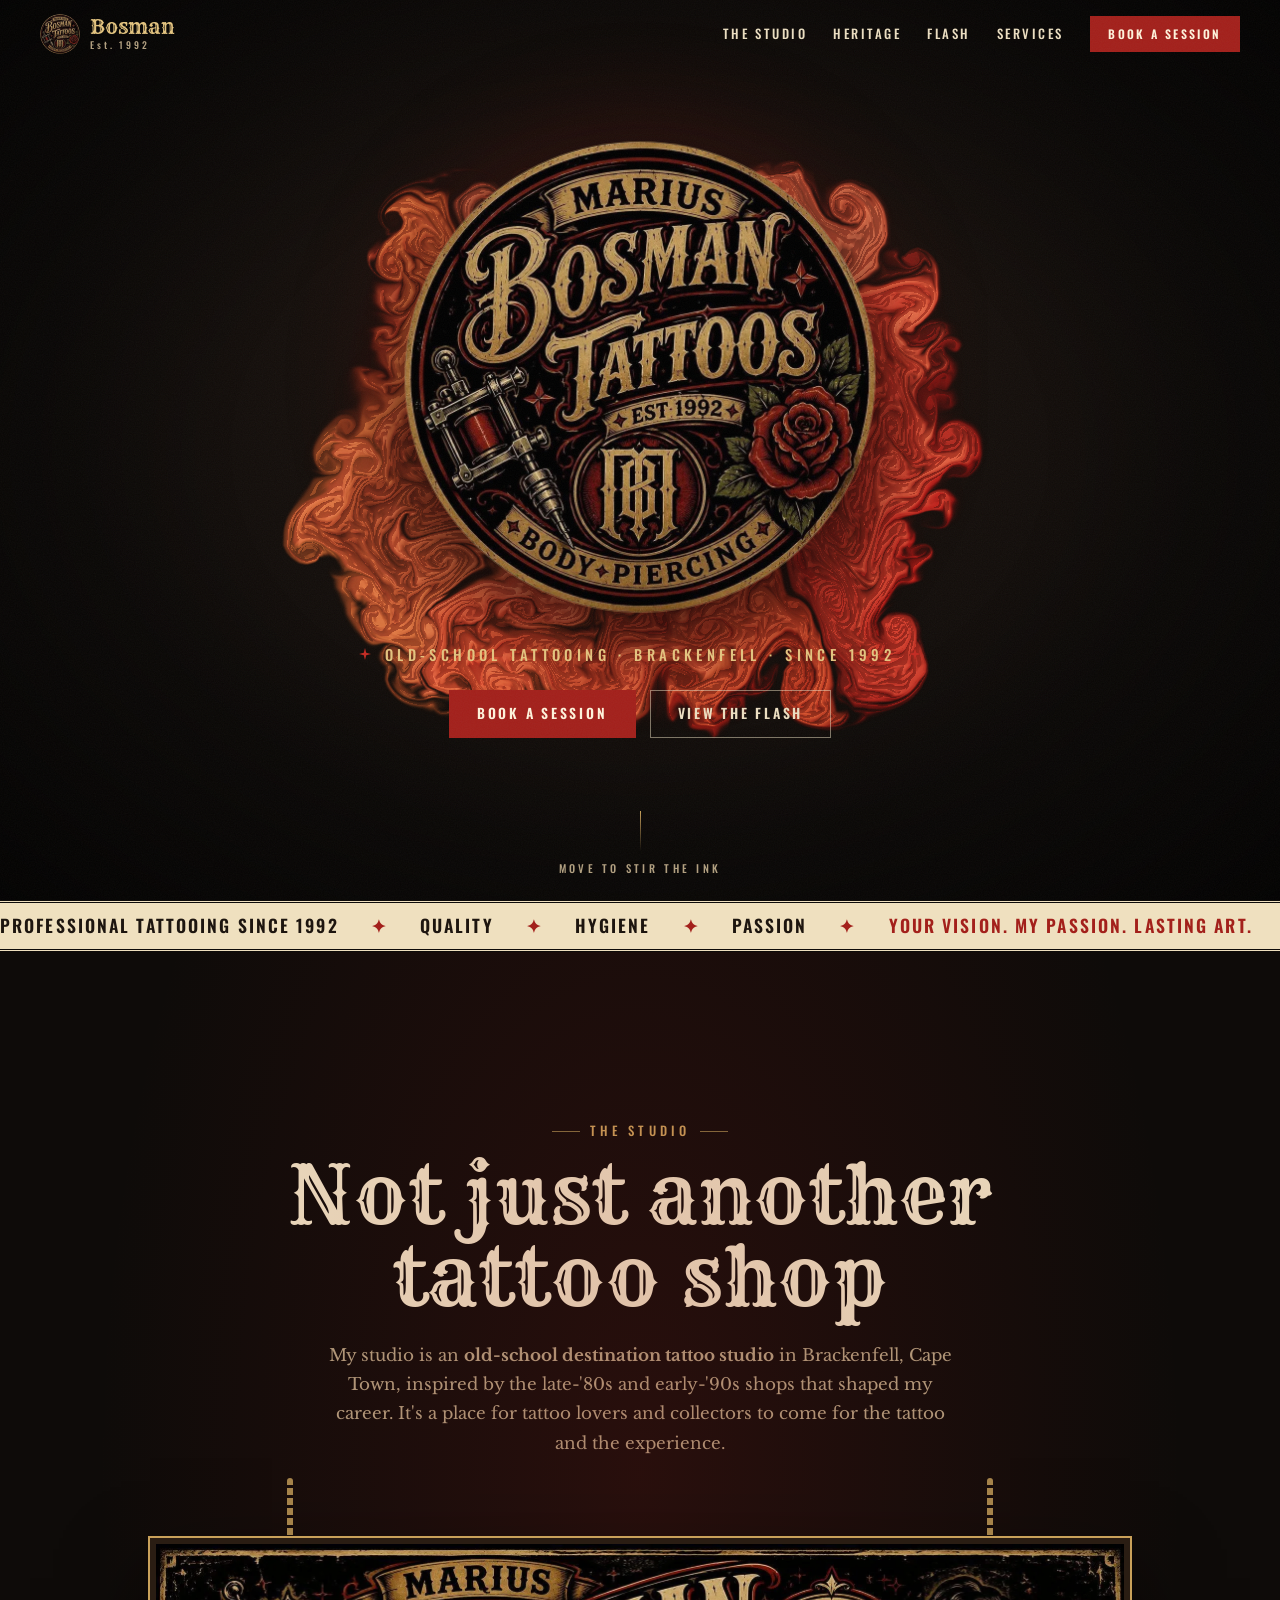
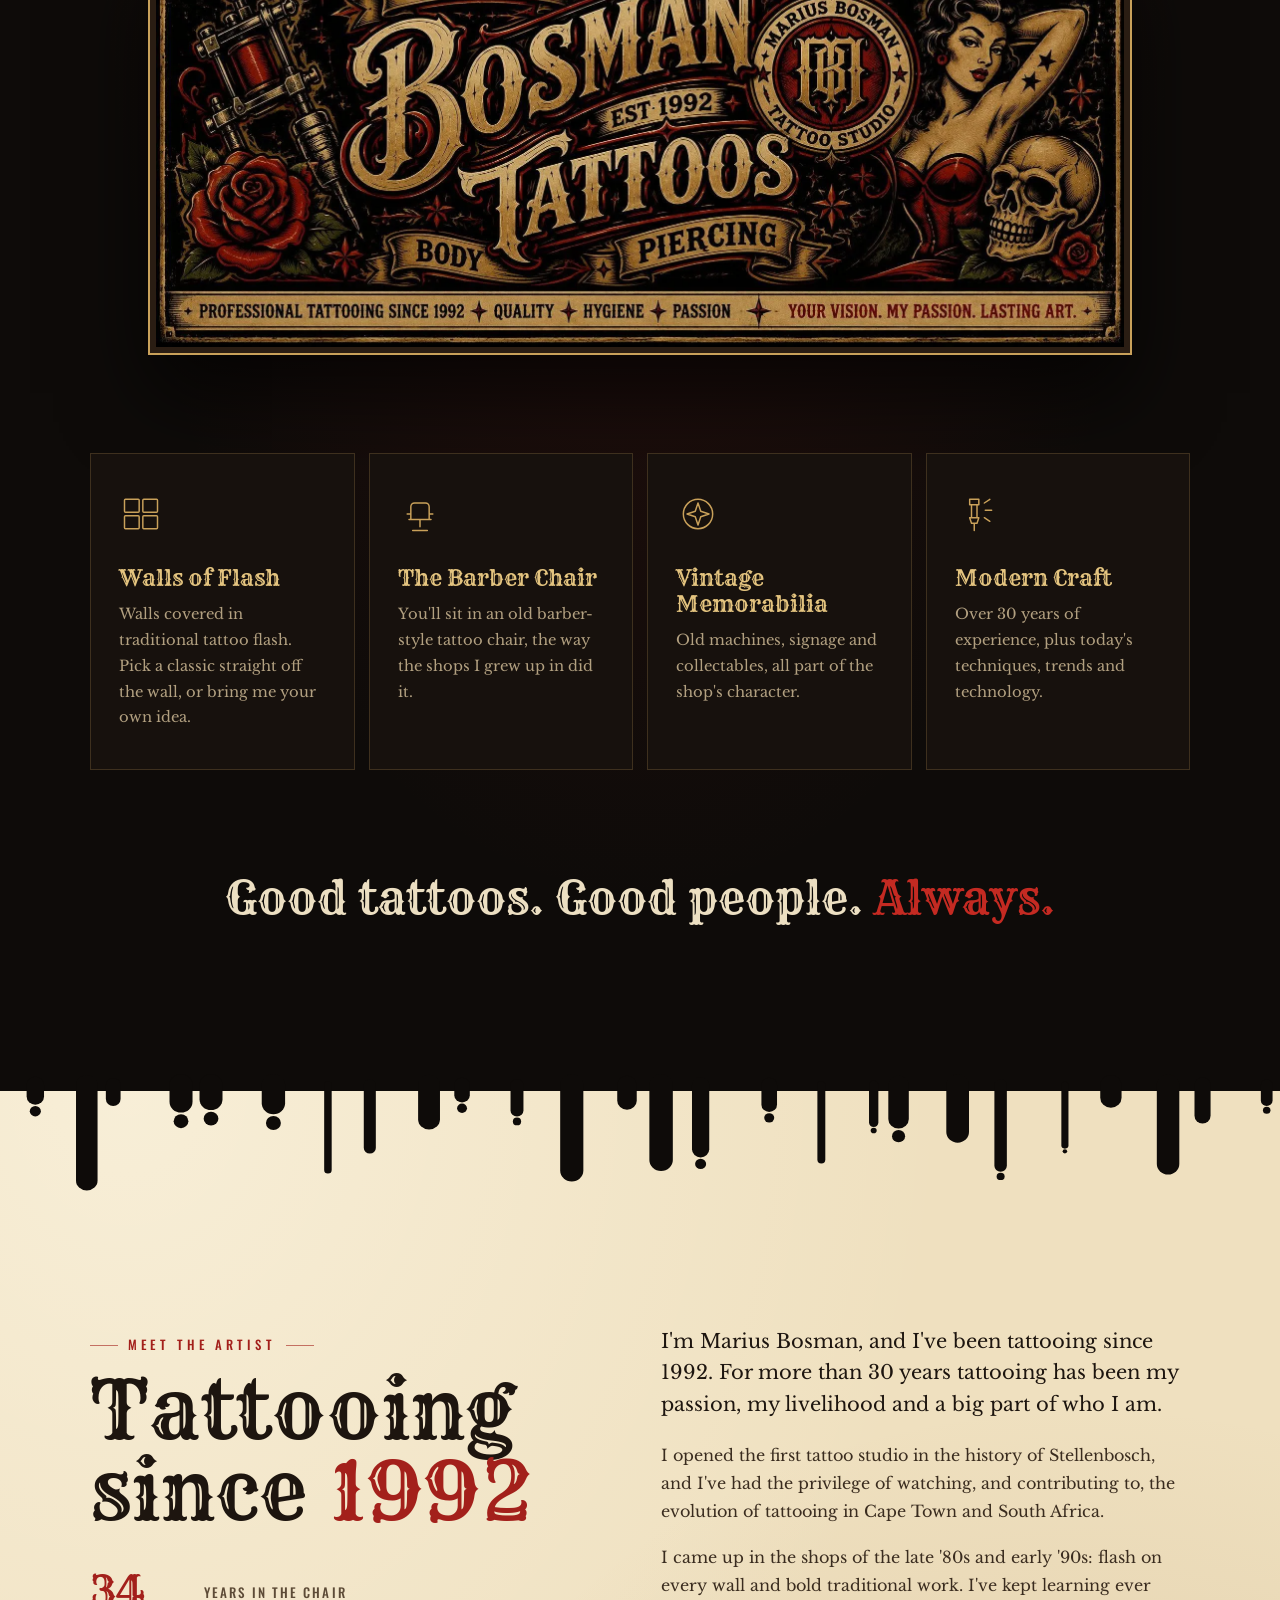
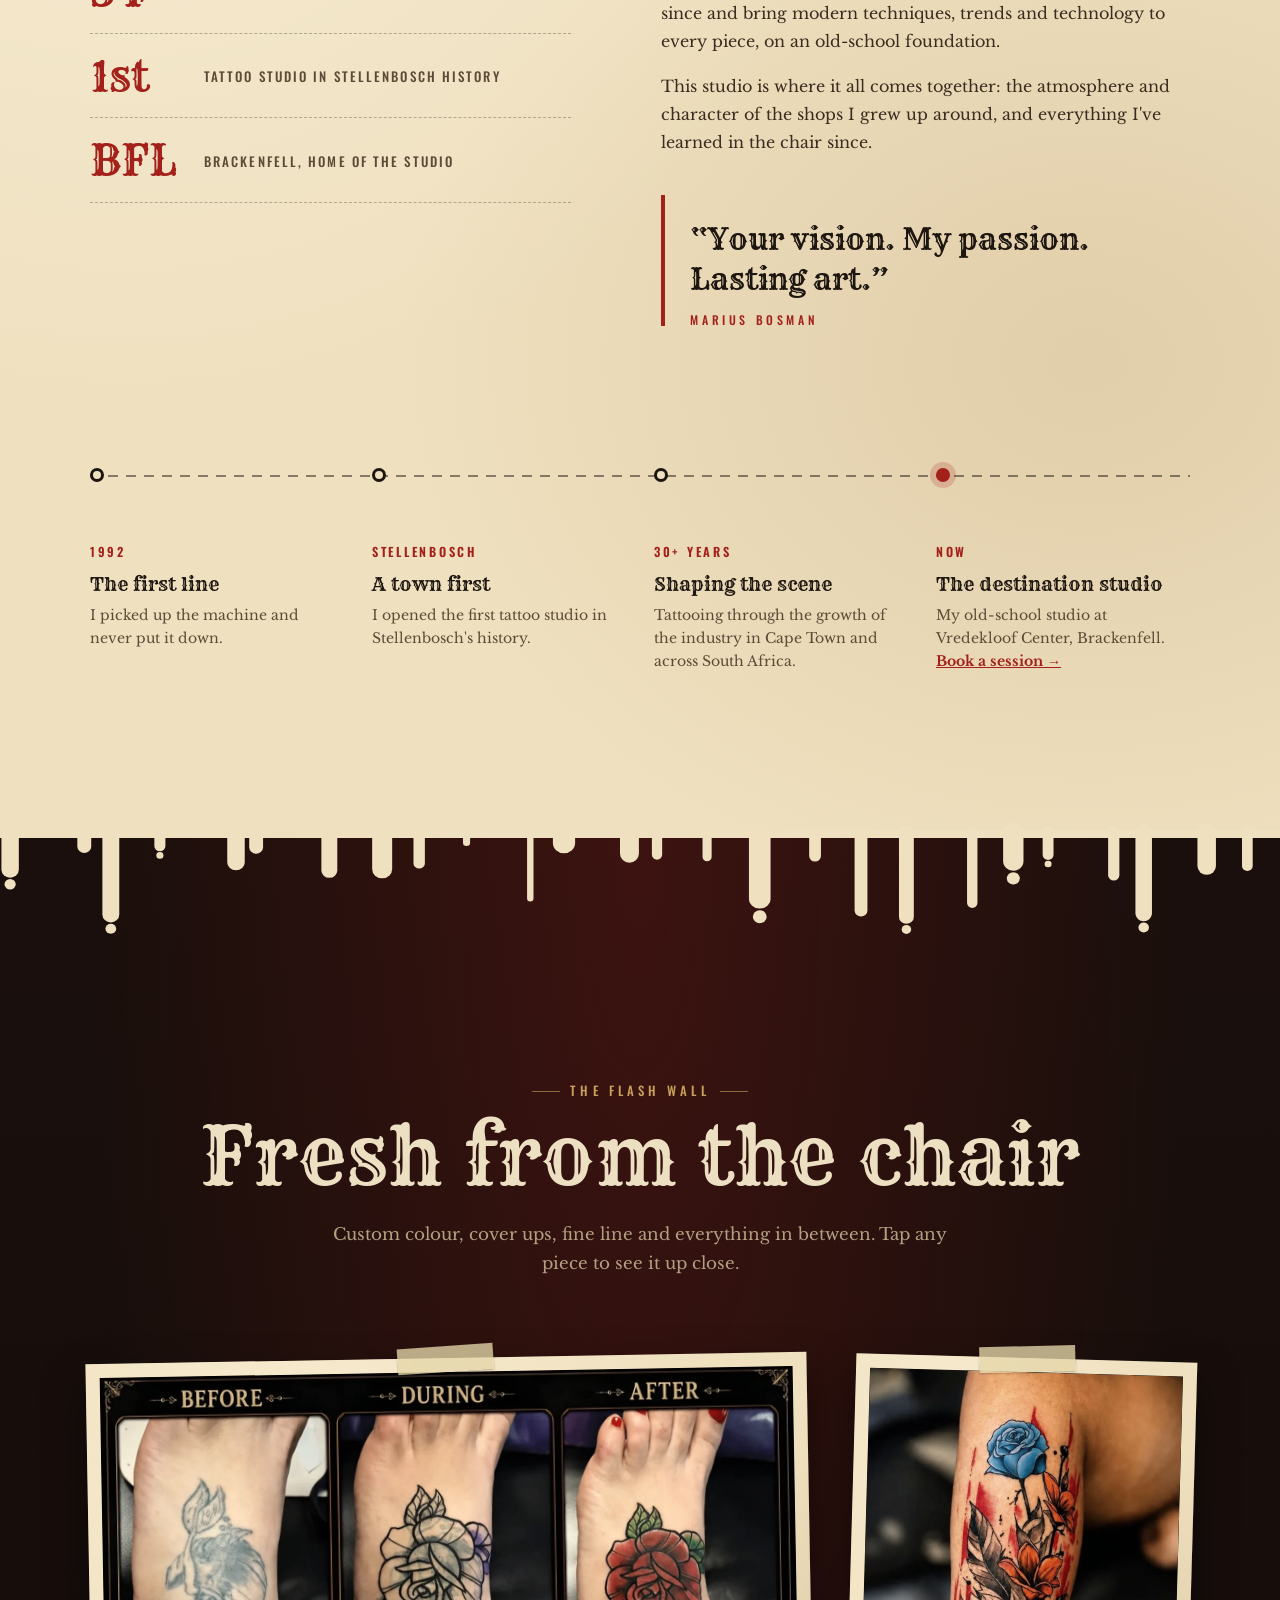
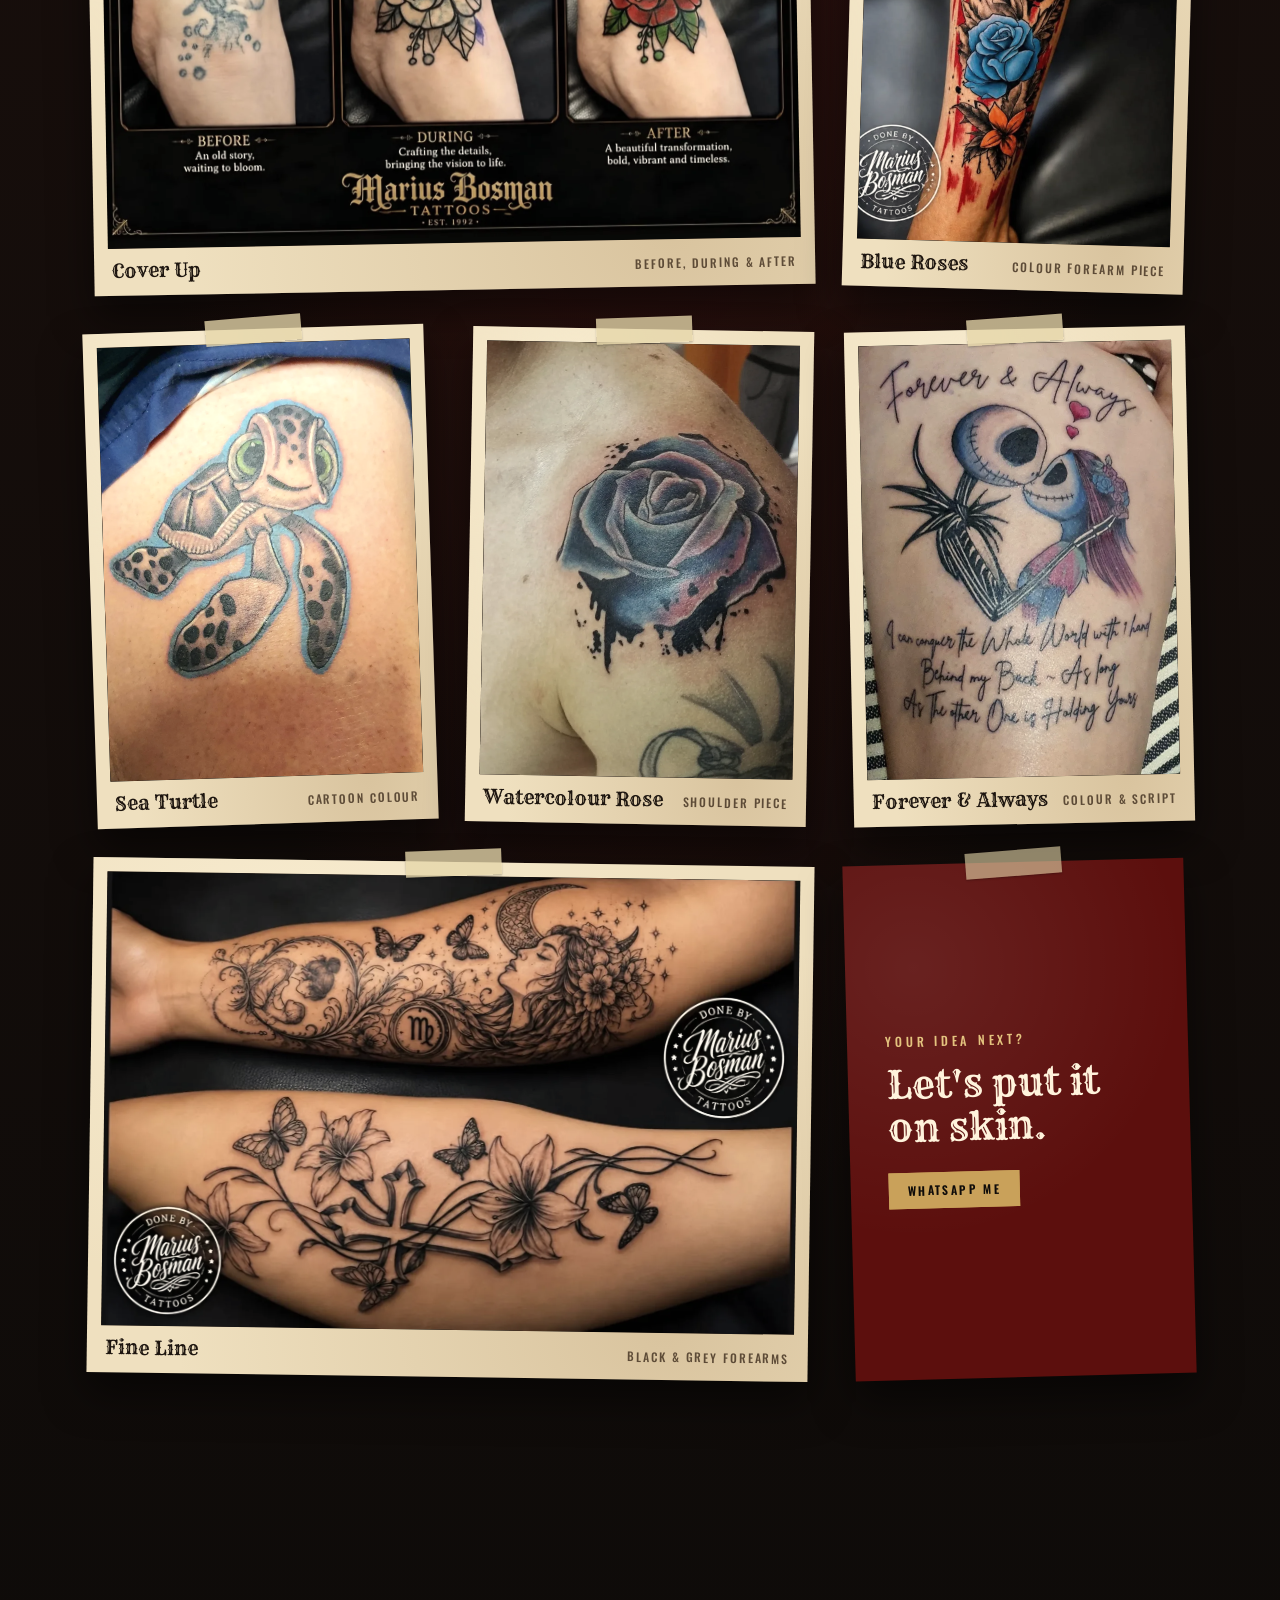
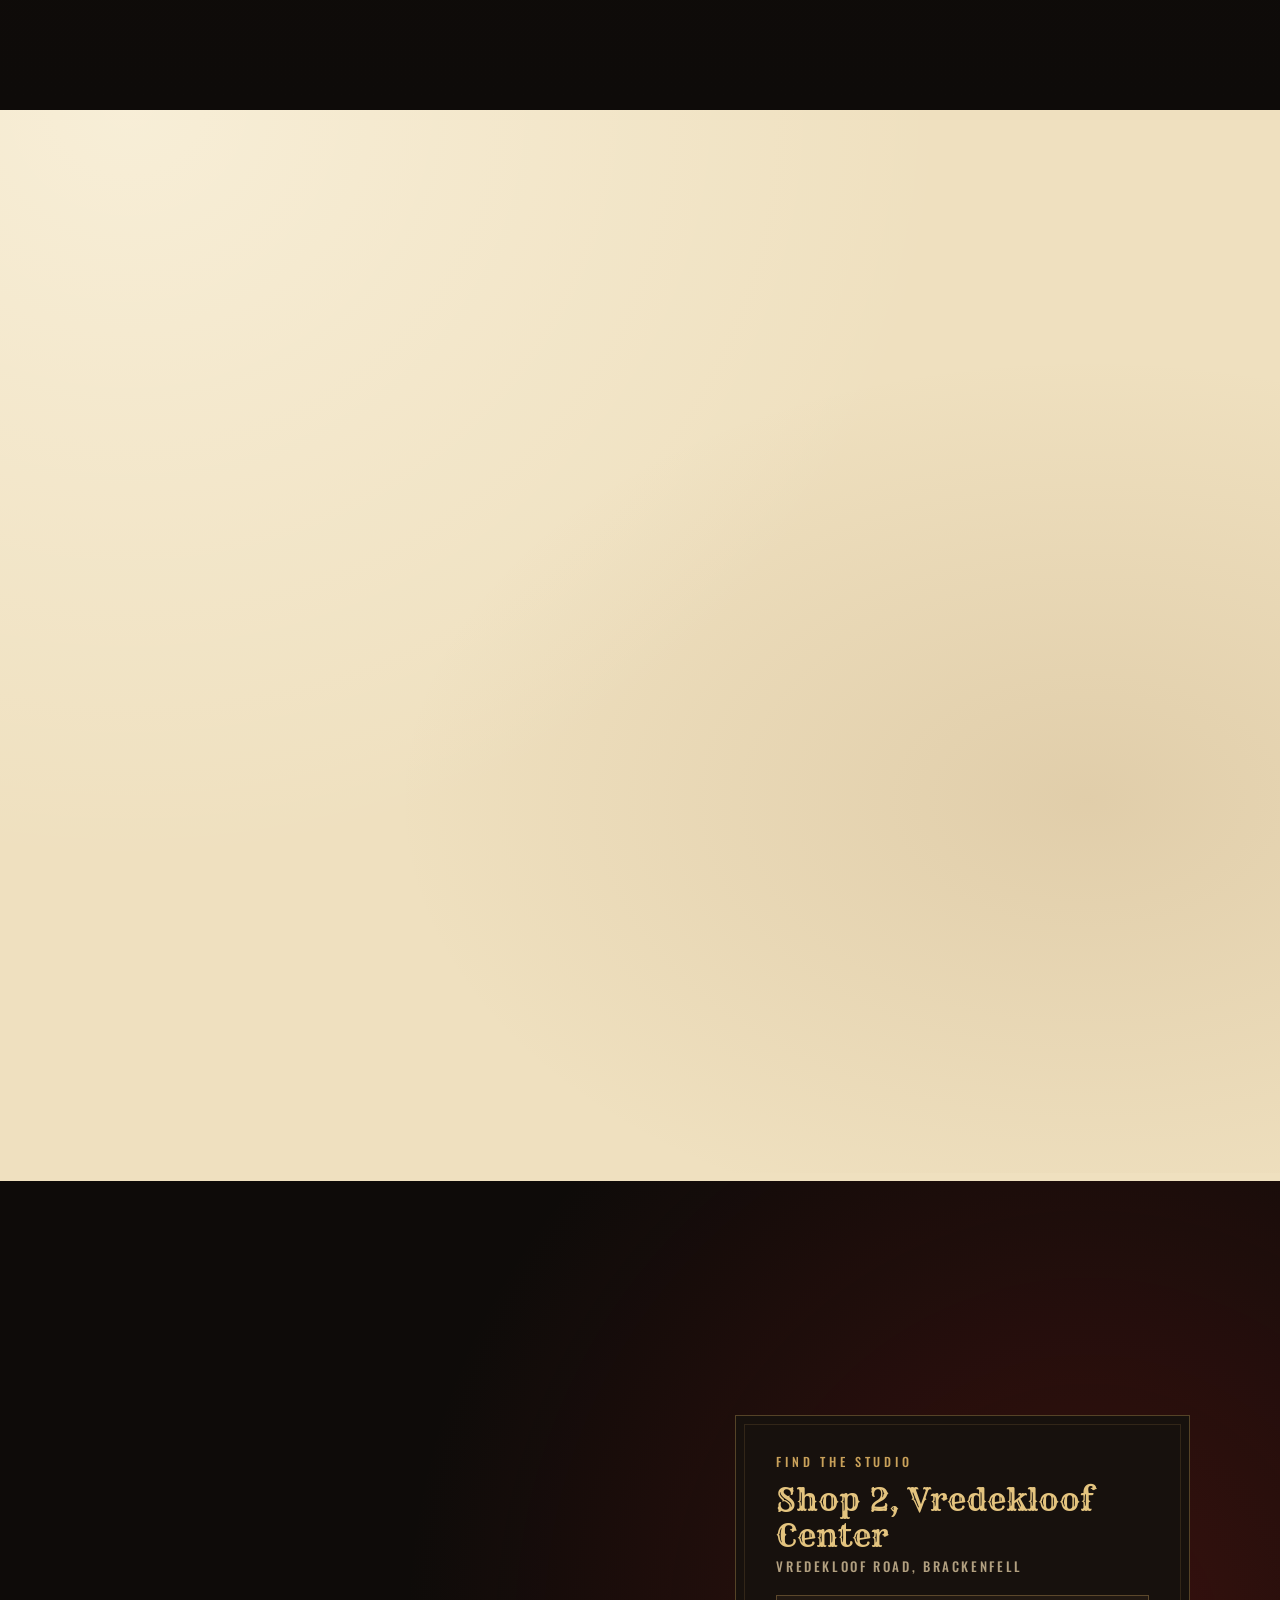
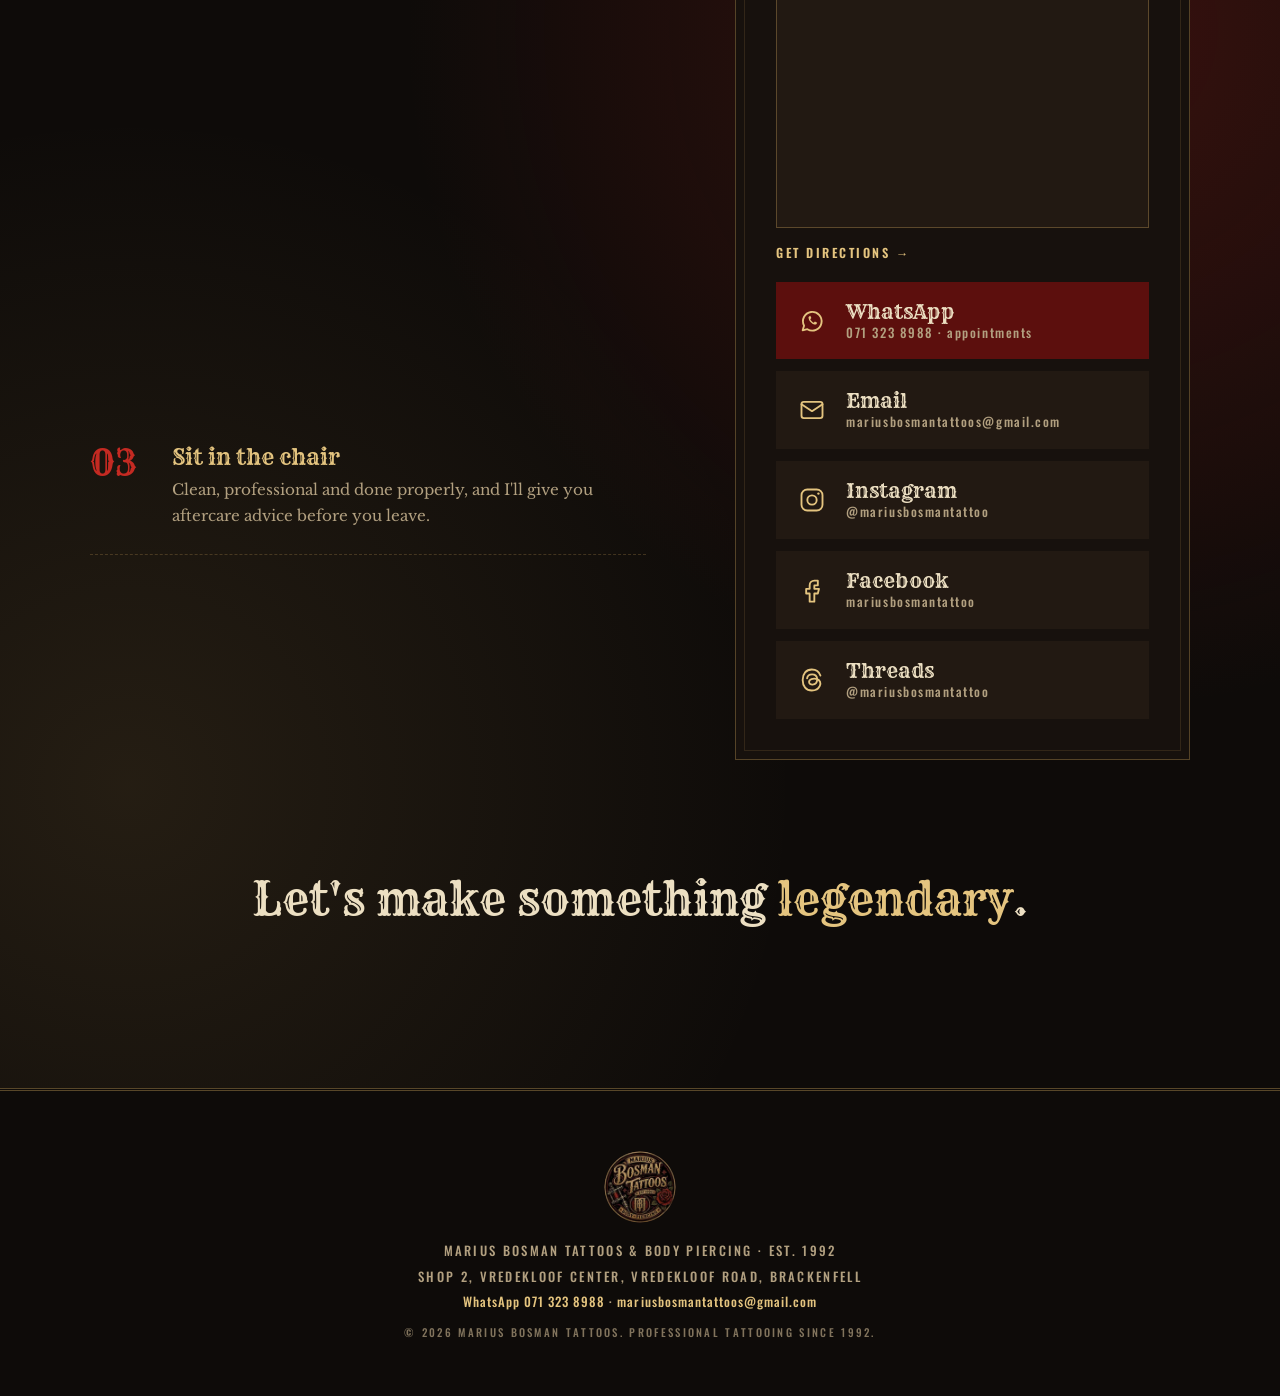
==== commit 626ab948: "Add SEO: meta tags, structured data, sitemap, icons - Keyword-focused title and description for Brac" ====
--- a/index.html
+++ b/index.html
@@ -1,38 +1,154 @@
 <!doctype html>
-<html lang="en">
+<html lang="en-ZA" class="no-js">
 <head>
   <meta charset="utf-8" />
   <meta name="viewport" content="width=device-width, initial-scale=1" />
-  <title>Marius Bosman Tattoos | Old-School Tattoo Studio, Brackenfell</title>
-  <meta name="description" content="Old-school tattooing and body piercing by Marius Bosman, tattooing since 1992 and founder of Stellenbosch's first tattoo studio. Custom tattoos, cover-ups, flash and body piercing at Vredekloof Center, Brackenfell, Cape Town." />
+  <script>document.documentElement.classList.replace('no-js', 'js');</script>
+  <title>Tattoo Studio Brackenfell | Marius Bosman Tattoos, Est. 1992</title>
+  <meta name="description" content="Custom tattoos, cover-ups, flash and body piercing in Brackenfell, Cape Town. Old-school tattoo studio by Marius Bosman, tattooing since 1992. Book on WhatsApp." />
+  <link rel="canonical" href="https://duplessisetienne.github.io/mbosmantattoos/" />
+  <meta name="robots" content="index, follow, max-image-preview:large" />
+  <meta name="author" content="Marius Bosman" />
   <meta name="theme-color" content="#0e0b09" />
-  <meta property="og:title" content="Marius Bosman Tattoos | Est. 1992" />
-  <meta property="og:description" content="Custom tattoos, cover-ups, flash and body piercing in Brackenfell, Cape Town. Tattooing since 1992." />
+  <meta name="geo.region" content="ZA-WC" />
+  <meta name="geo.placename" content="Brackenfell, Cape Town" />
+
+  <!-- Social sharing (Facebook, WhatsApp, Instagram DMs, X) -->
+  <meta property="og:type" content="website" />
+  <meta property="og:site_name" content="Marius Bosman Tattoos" />
+  <meta property="og:locale" content="en_ZA" />
+  <meta property="og:url" content="https://duplessisetienne.github.io/mbosmantattoos/" />
+  <meta property="og:title" content="Marius Bosman Tattoos | Brackenfell, Est. 1992" />
+  <meta property="og:description" content="Custom tattoos, cover-ups, flash and body piercing in Brackenfell, Cape Town. Tattooing since 1992. Appointments via WhatsApp." />
+  <meta property="og:image" content="https://duplessisetienne.github.io/mbosmantattoos/assets/og-image.jpg" />
+  <meta property="og:image:width" content="1200" />
+  <meta property="og:image:height" content="630" />
+  <meta property="og:image:alt" content="Marius Bosman Tattoos shop sign: Bosman Tattoos, body piercing, est. 1992" />
+  <meta name="twitter:card" content="summary_large_image" />
+  <meta name="twitter:title" content="Marius Bosman Tattoos | Brackenfell, Est. 1992" />
+  <meta name="twitter:description" content="Custom tattoos, cover-ups, flash and body piercing in Brackenfell, Cape Town. Tattooing since 1992." />
+  <meta name="twitter:image" content="https://duplessisetienne.github.io/mbosmantattoos/assets/og-image.jpg" />
+
+  <!-- Icons -->
+  <link rel="icon" href="favicon.ico" sizes="any" />
+  <link rel="icon" href="assets/icons/favicon-32.png" type="image/png" sizes="32x32" />
+  <link rel="apple-touch-icon" href="assets/icons/apple-touch-icon.png" />
+  <link rel="manifest" href="site.webmanifest" />
+
   <script type="application/ld+json">
-  {
-    "@context": "https://schema.org",
-    "@type": "TattooParlor",
-    "name": "Marius Bosman Tattoos",
-    "image": "assets/logo.webp",
-    "foundingDate": "1992",
-    "telephone": "+27713238988",
-    "email": "mariusbosmantattoos@gmail.com",
-    "address": {
-      "@type": "PostalAddress",
-      "streetAddress": "Shop 2, Vredekloof Center, Vredekloof Road",
-      "addressLocality": "Brackenfell",
-      "addressRegion": "Western Cape",
-      "addressCountry": "ZA"
+{
+  "@context": "https://schema.org",
+  "@graph": [
+    {
+      "@type": "WebSite",
+      "@id": "https://duplessisetienne.github.io/mbosmantattoos/#website",
+      "url": "https://duplessisetienne.github.io/mbosmantattoos/",
+      "name": "Marius Bosman Tattoos",
+      "inLanguage": "en-ZA",
+      "publisher": {
+        "@id": "https://duplessisetienne.github.io/mbosmantattoos/#studio"
+      }
     },
-    "sameAs": [
-      "https://www.instagram.com/mariusbosmantattoo/",
-      "https://www.facebook.com/mariusbosmantattoo/",
-      "https://www.threads.com/@mariusbosmantattoo"
-    ]
-  }
+    {
+      "@type": "TattooParlor",
+      "@id": "https://duplessisetienne.github.io/mbosmantattoos/#studio",
+      "name": "Marius Bosman Tattoos",
+      "alternateName": "Marius Bosman Tattoos & Body Piercing",
+      "description": "Old-school tattoo and body piercing studio in Brackenfell, Cape Town. Custom tattoos, cover-ups, flash and body piercing by Marius Bosman, tattooing since 1992.",
+      "url": "https://duplessisetienne.github.io/mbosmantattoos/",
+      "logo": "https://duplessisetienne.github.io/mbosmantattoos/assets/icons/icon-512.png",
+      "image": [
+        "https://duplessisetienne.github.io/mbosmantattoos/assets/og-image.jpg",
+        "https://duplessisetienne.github.io/mbosmantattoos/assets/work/cover-up-rose.webp",
+        "https://duplessisetienne.github.io/mbosmantattoos/assets/work/blue-roses.webp"
+      ],
+      "telephone": "+27713238988",
+      "email": "mariusbosmantattoos@gmail.com",
+      "foundingDate": "1992",
+      "founder": {
+        "@id": "https://duplessisetienne.github.io/mbosmantattoos/#marius"
+      },
+      "address": {
+        "@type": "PostalAddress",
+        "streetAddress": "Shop 2, Vredekloof Center, Vredekloof Road",
+        "addressLocality": "Brackenfell",
+        "addressRegion": "Western Cape",
+        "addressCountry": "ZA"
+      },
+      "hasMap": "https://www.google.com/maps/search/?api=1&query=Shop+2,+Vredekloof+Center,+Vredekloof+Road,+Brackenfell",
+      "areaServed": [
+        {
+          "@type": "City",
+          "name": "Brackenfell"
+        },
+        {
+          "@type": "City",
+          "name": "Cape Town"
+        }
+      ],
+      "contactPoint": {
+        "@type": "ContactPoint",
+        "contactType": "appointments",
+        "telephone": "+27713238988",
+        "url": "https://wa.me/27713238988"
+      },
+      "hasOfferCatalog": {
+        "@type": "OfferCatalog",
+        "name": "Tattoo & piercing services",
+        "itemListElement": [
+          {
+            "@type": "Offer",
+            "itemOffered": {
+              "@type": "Service",
+              "name": "Custom tattoos"
+            }
+          },
+          {
+            "@type": "Offer",
+            "itemOffered": {
+              "@type": "Service",
+              "name": "Cover-up tattoos"
+            }
+          },
+          {
+            "@type": "Offer",
+            "itemOffered": {
+              "@type": "Service",
+              "name": "Traditional flash tattoos"
+            }
+          },
+          {
+            "@type": "Offer",
+            "itemOffered": {
+              "@type": "Service",
+              "name": "Body piercing"
+            }
+          }
+        ]
+      },
+      "sameAs": [
+        "https://www.instagram.com/mariusbosmantattoo/",
+        "https://www.facebook.com/mariusbosmantattoo/",
+        "https://www.threads.com/@mariusbosmantattoo"
+      ]
+    },
+    {
+      "@type": "Person",
+      "@id": "https://duplessisetienne.github.io/mbosmantattoos/#marius",
+      "name": "Marius Bosman",
+      "jobTitle": "Tattoo Artist",
+      "worksFor": {
+        "@id": "https://duplessisetienne.github.io/mbosmantattoos/#studio"
+      },
+      "sameAs": [
+        "https://www.instagram.com/mariusbosmantattoo/"
+      ]
+    }
+  ]
+}
   </script>
-  <meta property="og:image" content="assets/banner.webp" />
-  <link rel="icon" href="assets/logo.webp" type="image/webp" />
+
+  <link rel="preload" as="image" href="assets/logo-960.webp" fetchpriority="high" />
   <link rel="preconnect" href="https://fonts.googleapis.com" />
   <link rel="preconnect" href="https://fonts.gstatic.com" crossorigin />
   <link href="https://fonts.googleapis.com/css2?family=Libre+Baskerville:ital,wght@0,400;0,700;1,400&family=Oswald:wght@400;500;600&family=Rye&display=swap" rel="stylesheet" />
@@ -49,7 +165,7 @@
 
   <header class="nav" id="nav">
     <a class="nav__brand" href="#top" aria-label="Marius Bosman Tattoos, back to top">
-      <img src="assets/logo.webp" alt="" width="40" height="40" />
+      <img src="assets/logo-160.webp" alt="" width="40" height="40" />
       <span>Bosman<small>Est. 1992</small></span>
     </a>
     <button class="nav__toggle" aria-expanded="false" aria-controls="nav-links" aria-label="Open menu">
@@ -71,9 +187,9 @@
       <canvas class="hero__ink" id="ink" aria-hidden="true"></canvas>
       <div class="hero__vignette" aria-hidden="true"></div>
       <div class="hero__inner">
-        <h1 class="sr-only">Marius Bosman Tattoos: tattoos and body piercing, established 1992</h1>
+        <h1 class="sr-only">Marius Bosman Tattoos: tattoo and body piercing studio in Brackenfell, Cape Town, est. 1992</h1>
         <div class="hero__badge">
-          <img src="assets/logo.webp" alt="Marius Bosman Tattoos, Body Piercing, Est. 1992" width="1254" height="1254" fetchpriority="high" />
+          <img src="assets/logo-960.webp" srcset="assets/logo-960.webp 960w, assets/logo.webp 1254w" sizes="(max-width: 600px) 78vw, 470px" alt="Marius Bosman Tattoos, Body Piercing, Est. 1992 logo" width="960" height="960" fetchpriority="high" />
         </div>
         <p class="hero__tag">
           <svg><use href="#sparkle"/></svg>
@@ -352,7 +468,7 @@
   </dialog>
 
   <footer class="footer">
-    <img src="assets/logo.webp" alt="" width="72" height="72" loading="lazy" />
+    <img src="assets/logo-160.webp" alt="" width="72" height="72" loading="lazy" />
     <p>Marius Bosman Tattoos &amp; Body Piercing &middot; Est. 1992</p>
     <p>Shop 2, Vredekloof Center, Vredekloof Road, Brackenfell</p>
     <p class="footer__contact"><a href="https://wa.me/27713238988" target="_blank" rel="noopener">WhatsApp 071 323 8988</a> &middot; <a href="mailto:mariusbosmantattoos@gmail.com">mariusbosmantattoos@gmail.com</a></p>
--- a/css/styles.css
+++ b/css/styles.css
@@ -618,3 +618,8 @@
   .social { gap: 14px; padding: 16px 16px; }
   .social span { letter-spacing: .02em; }
 }
+
+/* Without JavaScript nothing is hidden waiting for a scroll reveal. */
+.no-js .reveal, .no-js .shot { opacity: 1; transform: rotate(var(--rot, 0deg)); }
+.no-js .shot__ink img { --r: 160%; }
+.no-js .drip line { stroke-dashoffset: 0; }
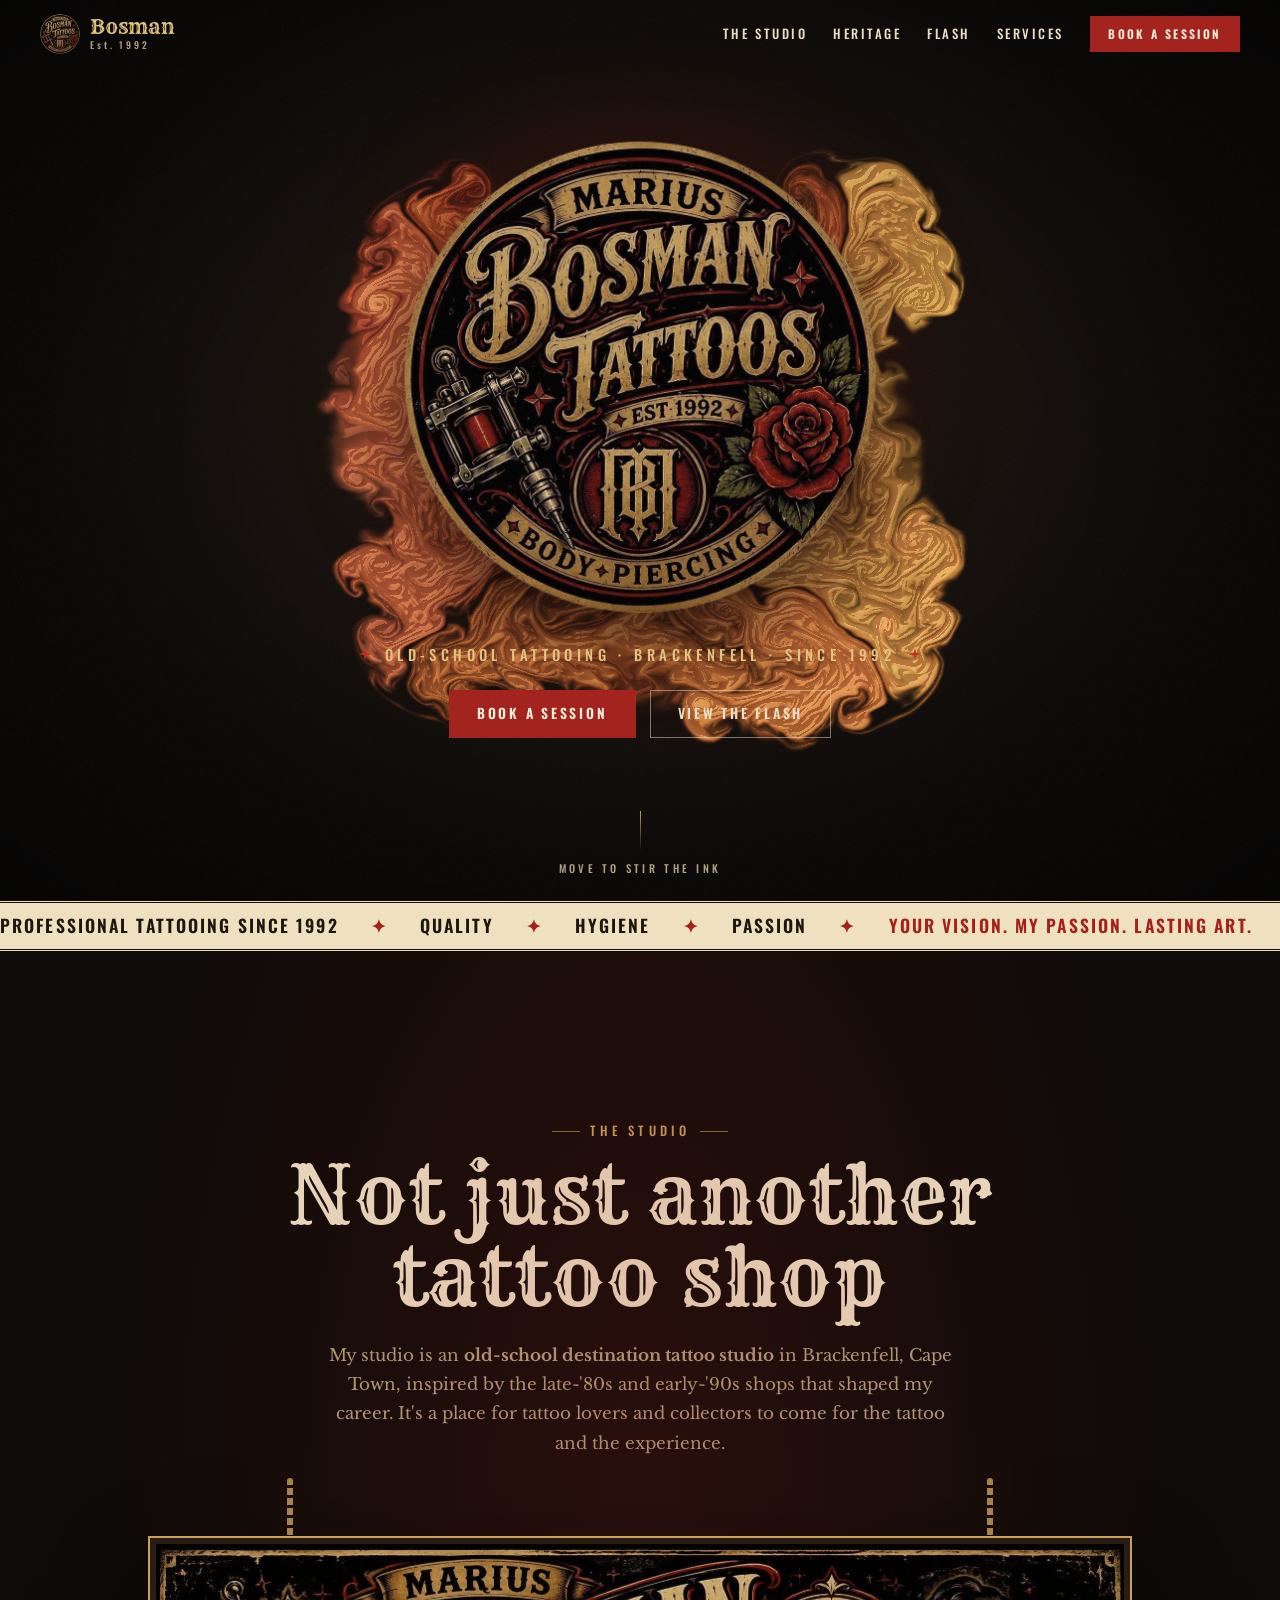
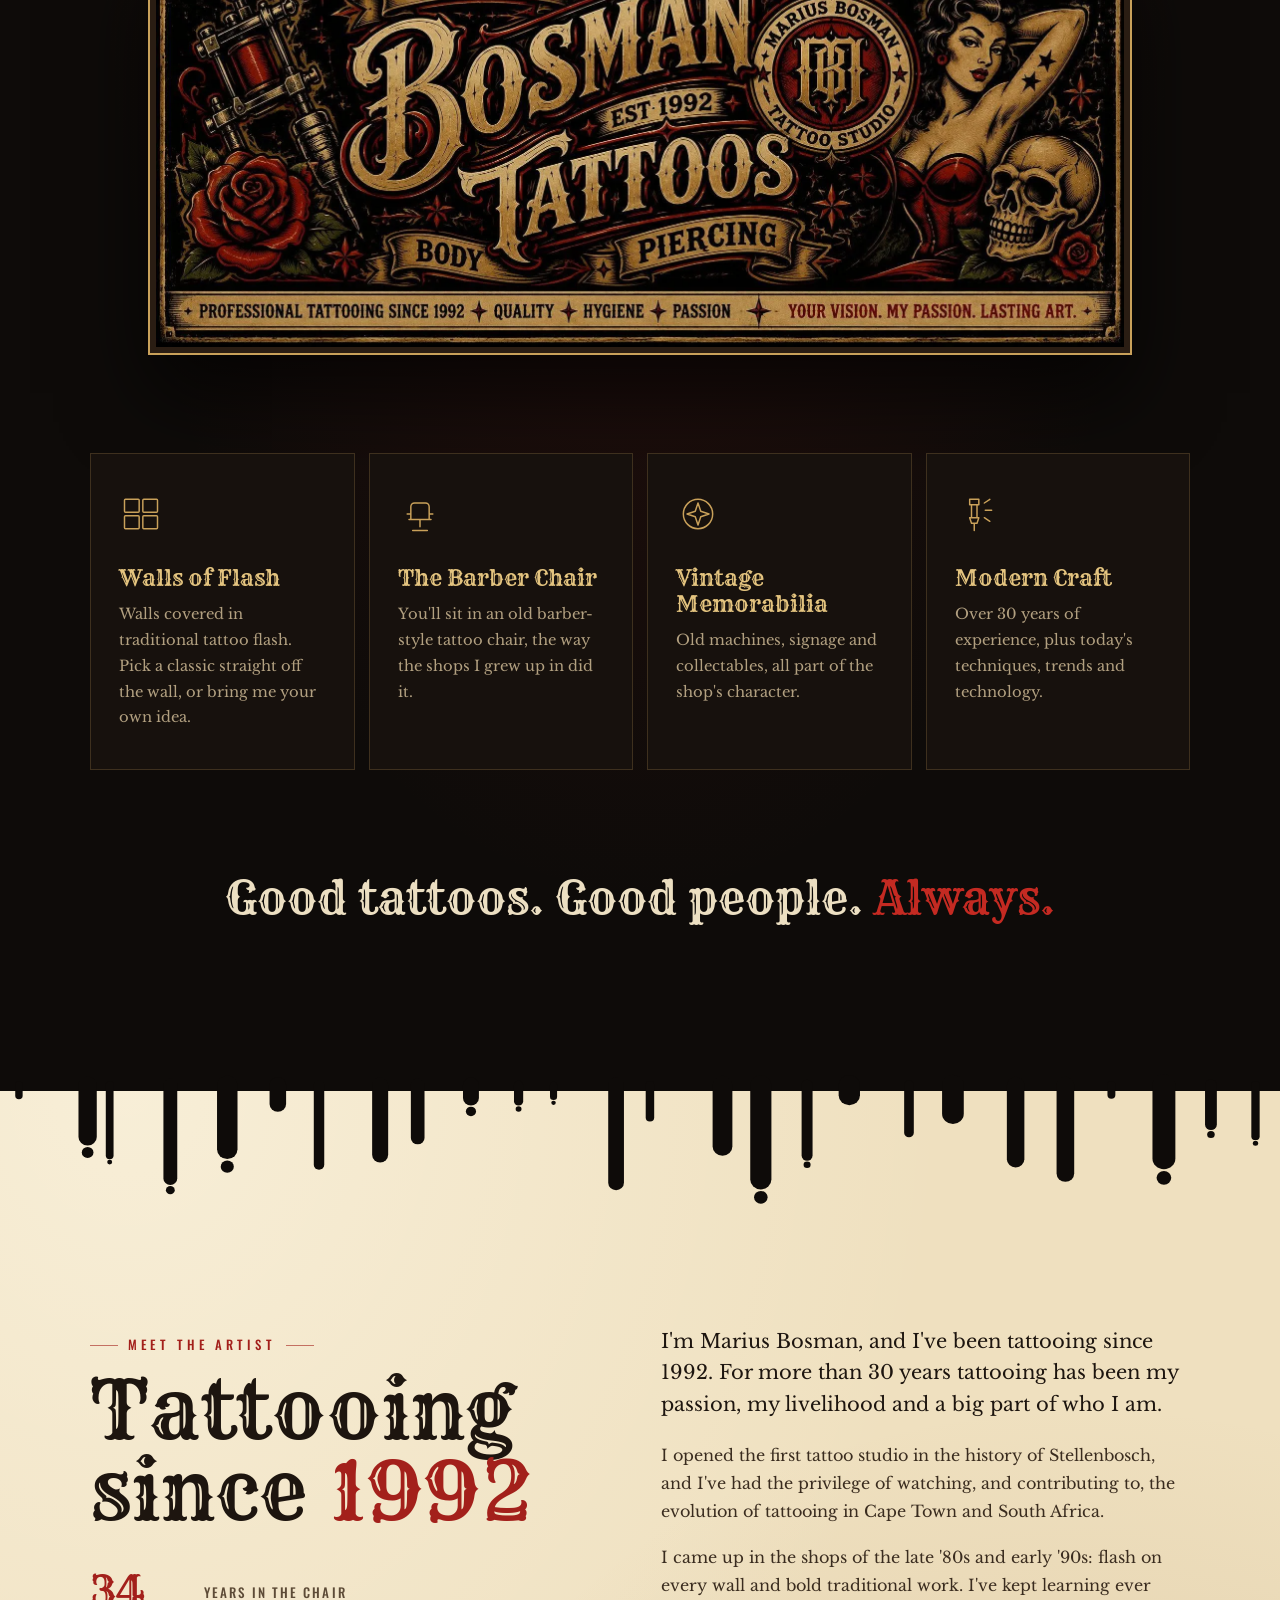
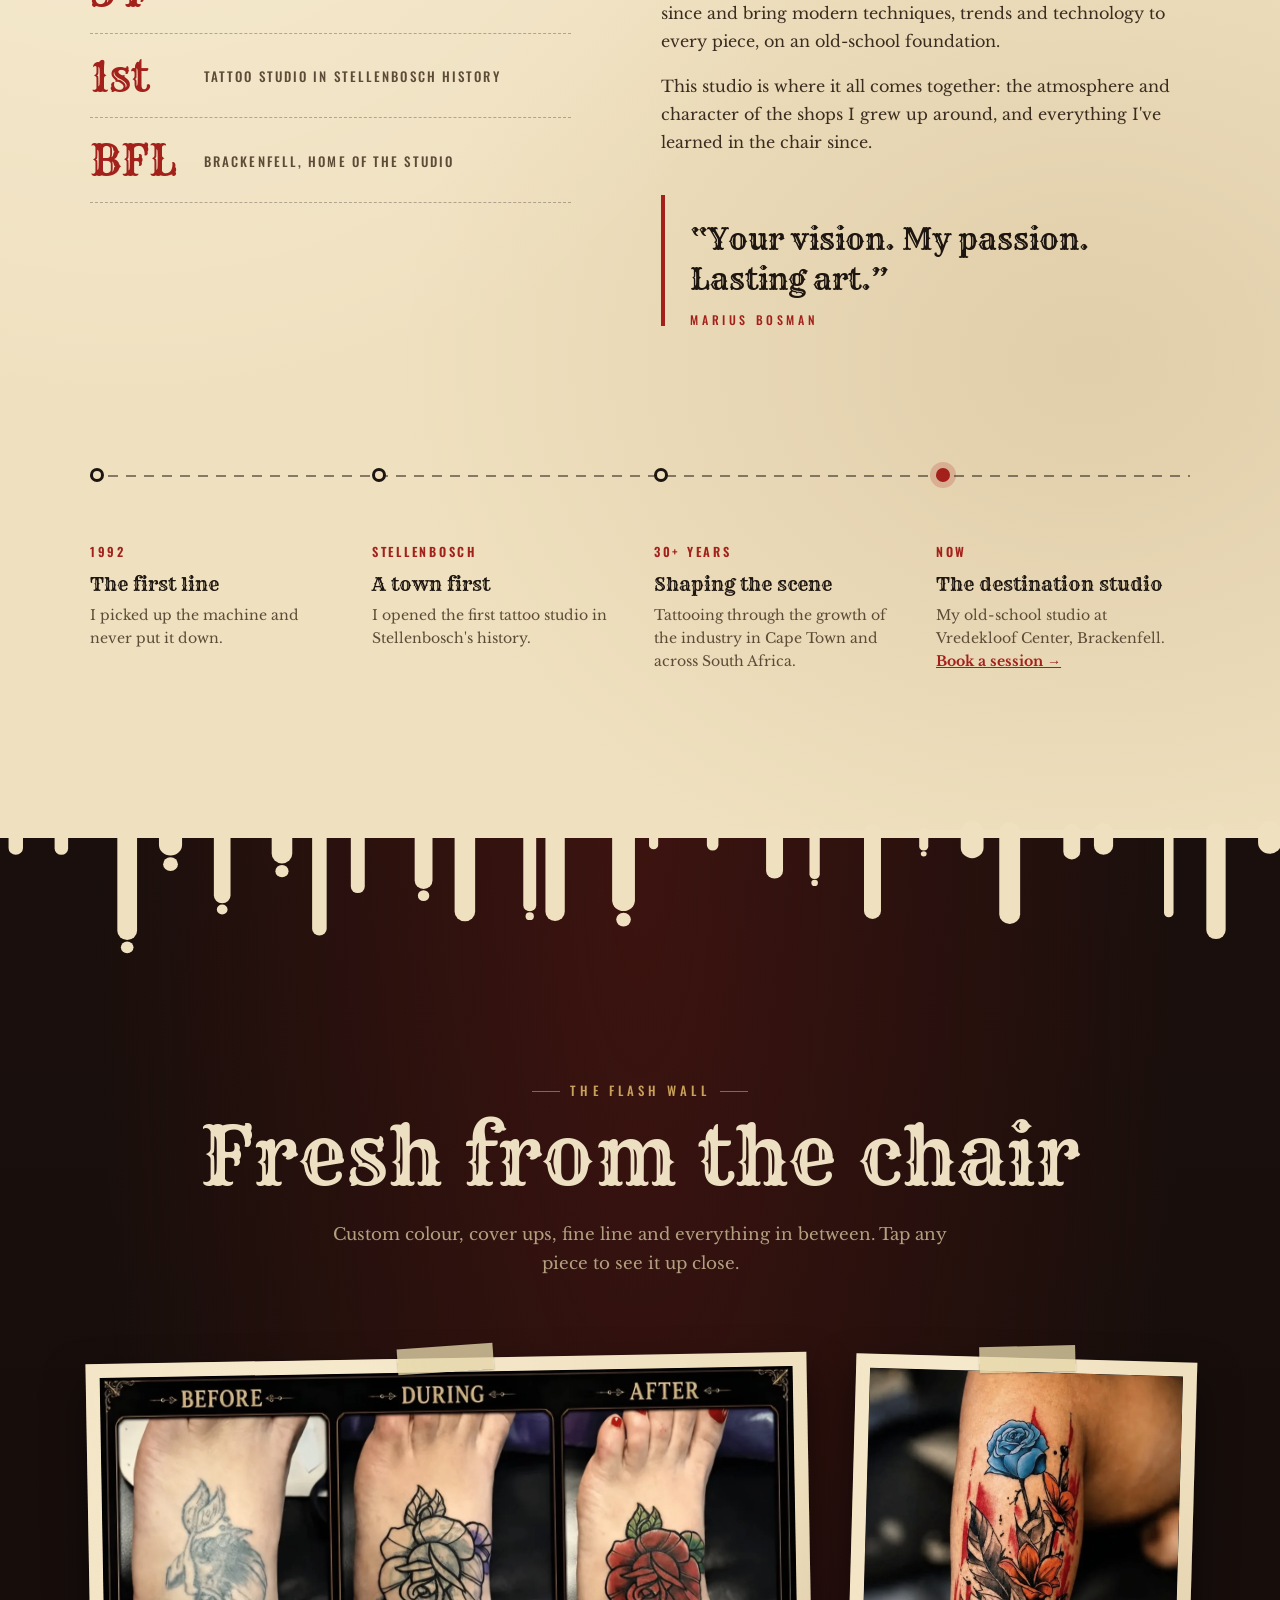
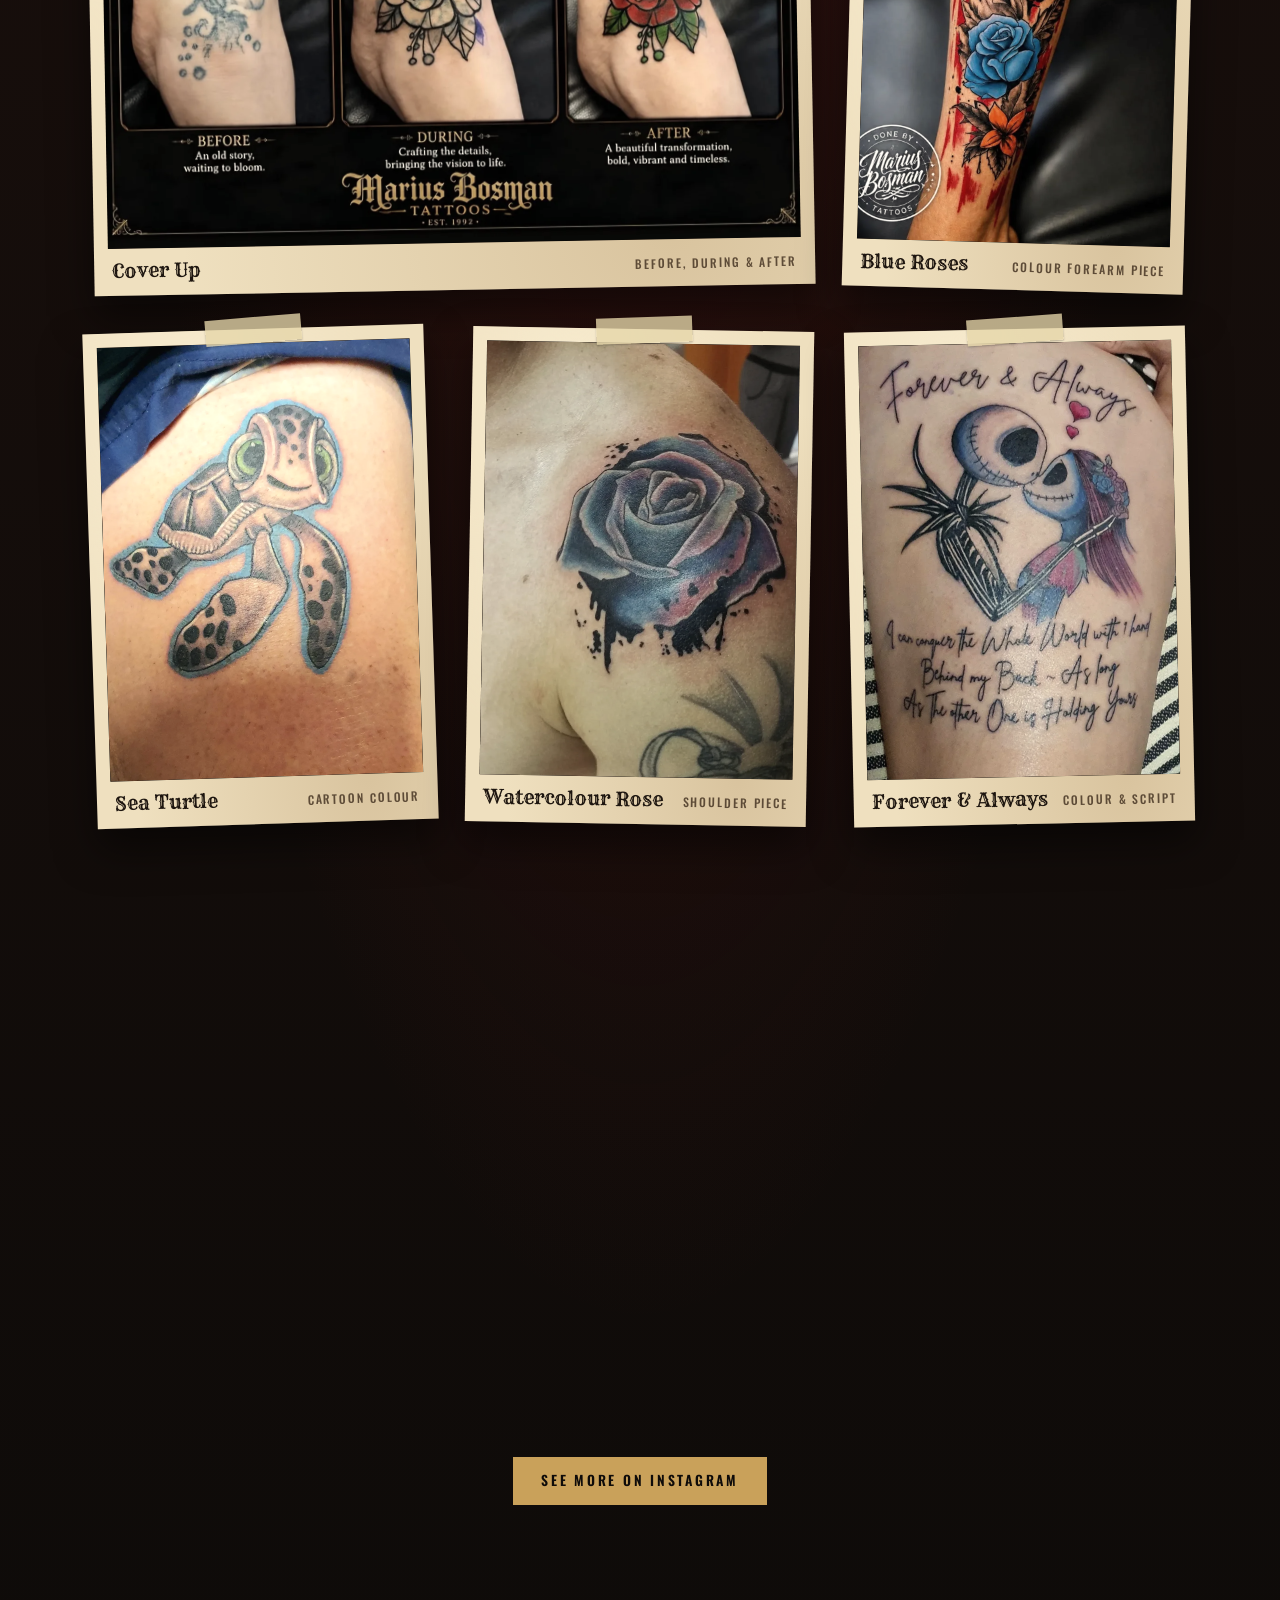
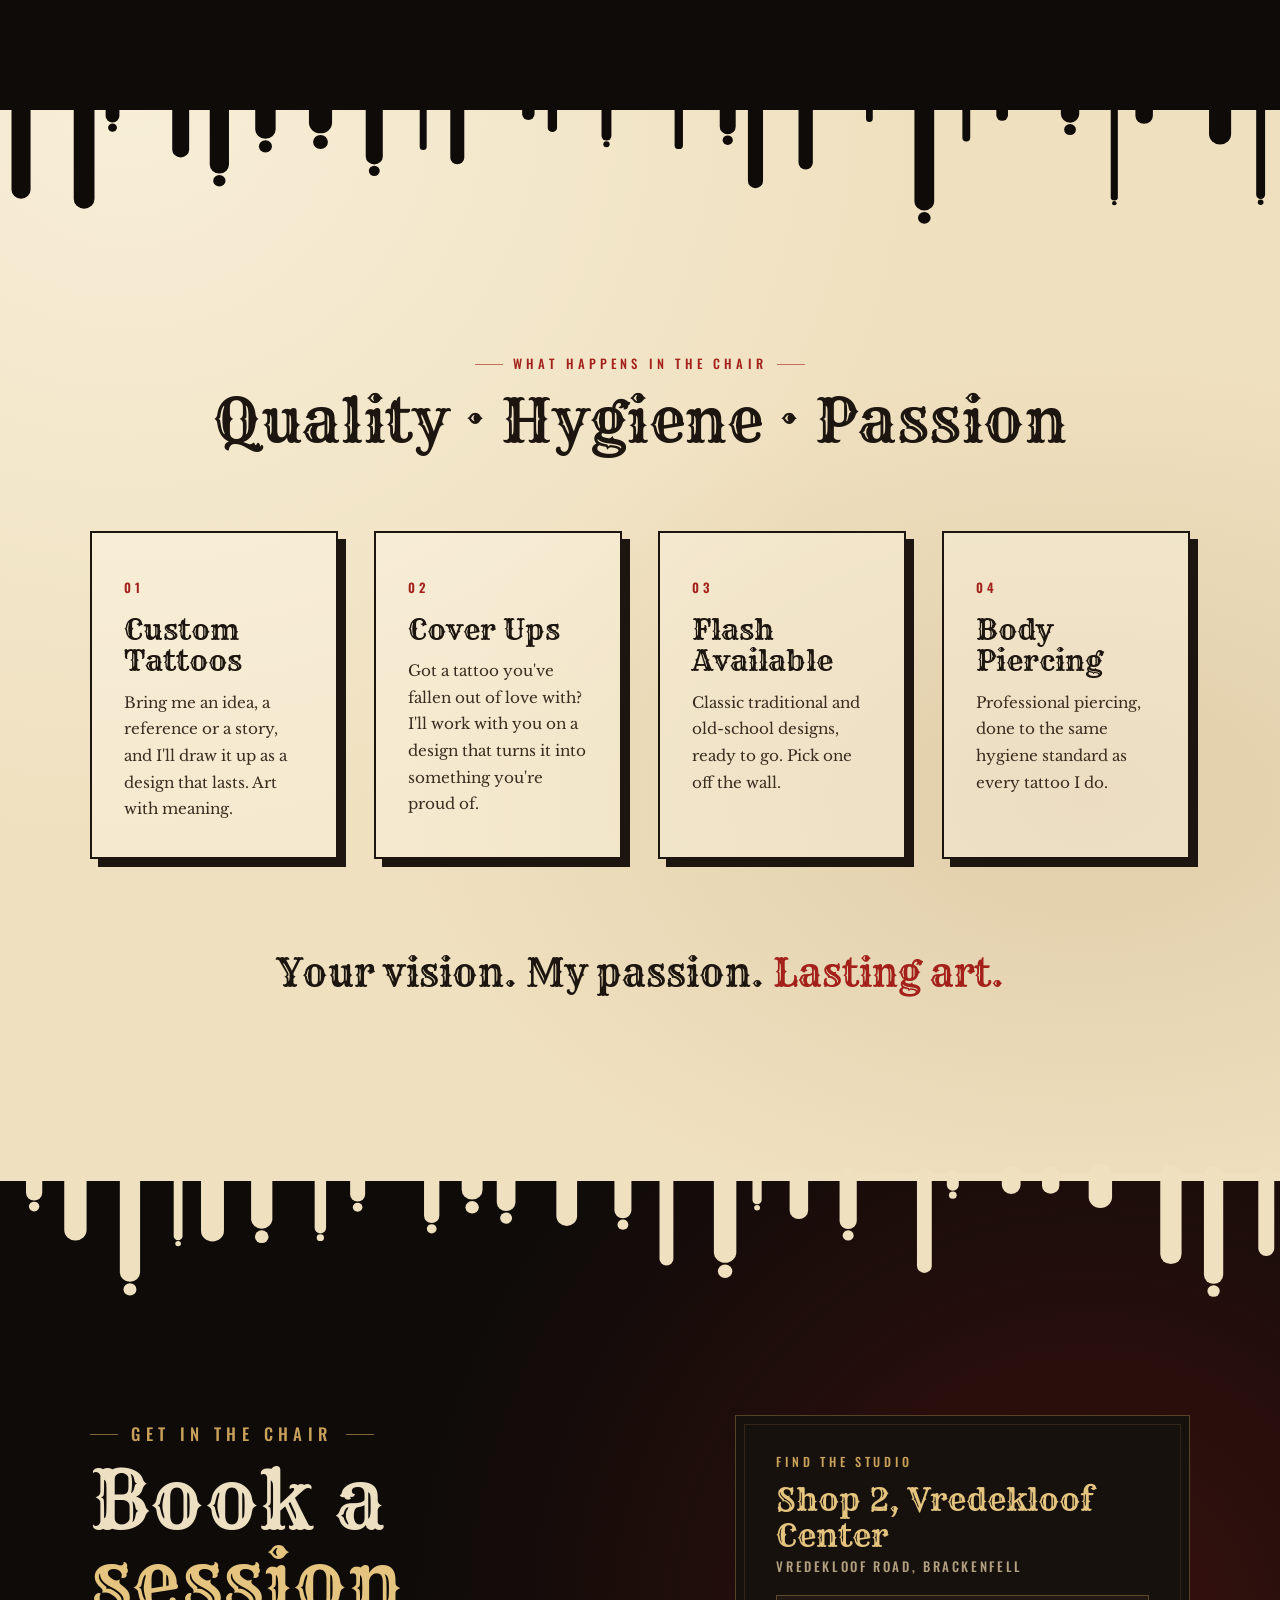
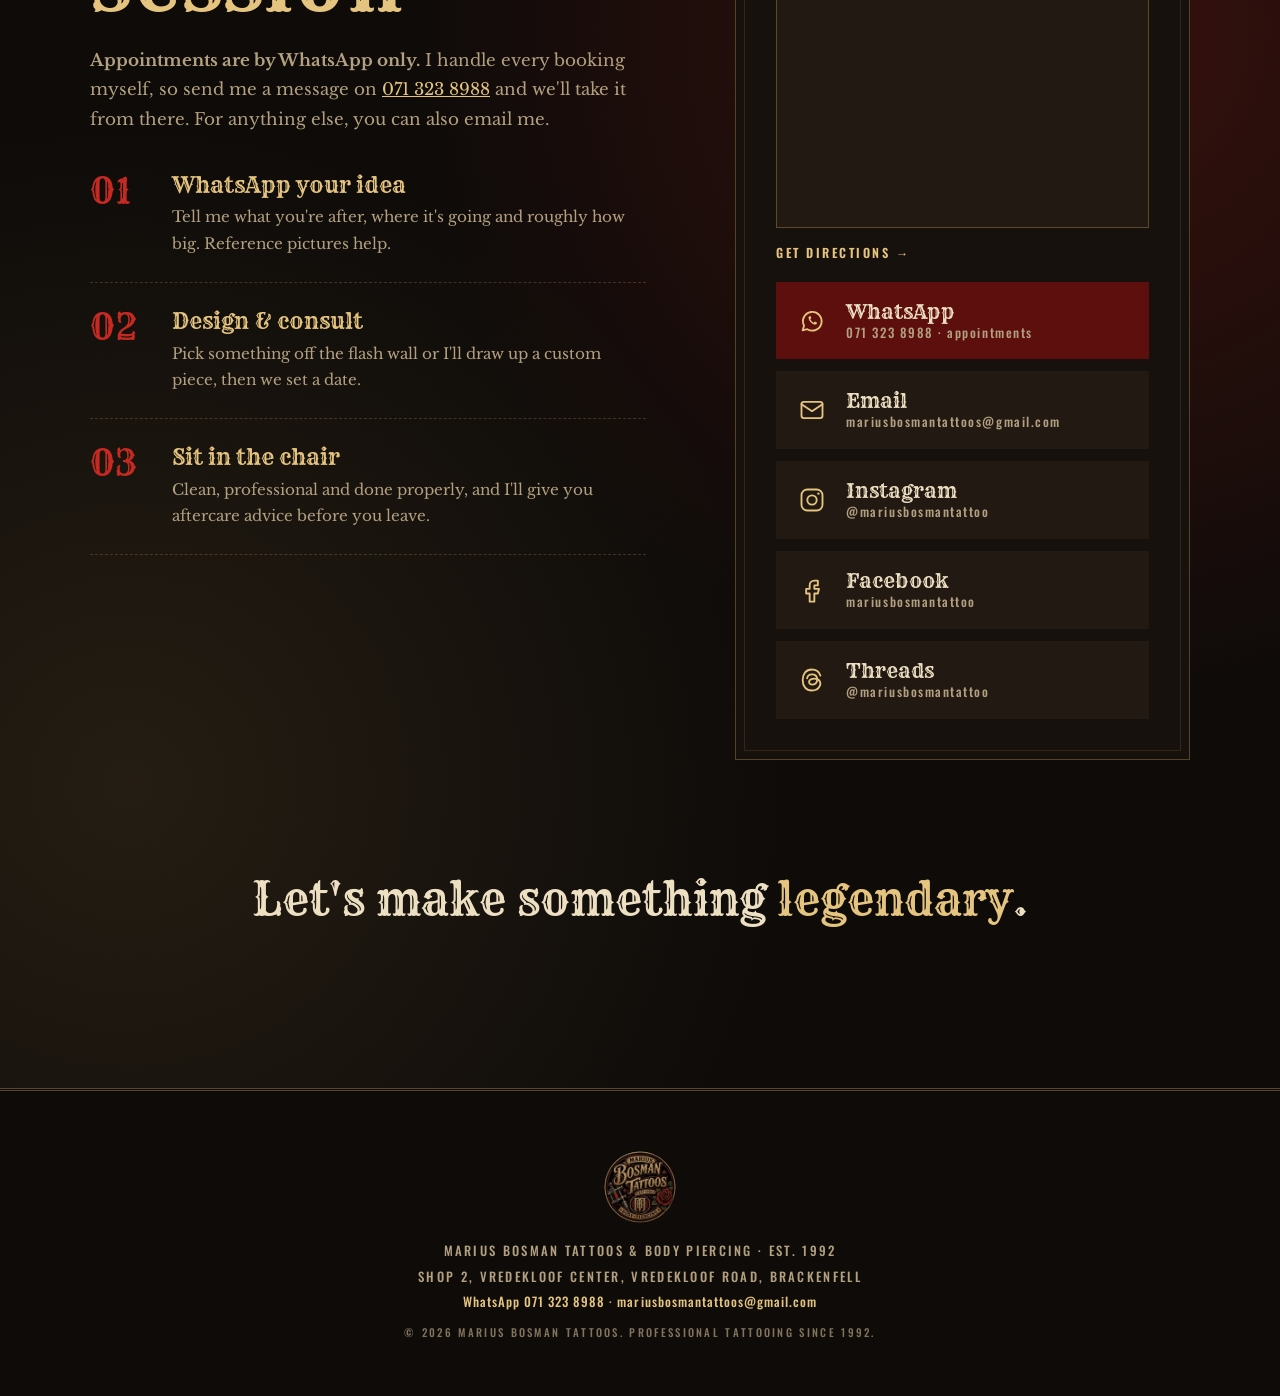
==== commit 3907ff31: "Use custom domain mariusbosmantattoos.co.za Add CNAME for GitHub Pages and switch canonical, OG, str" ====
--- a/index.html
+++ b/index.html
@@ -6,7 +6,7 @@
   <script>document.documentElement.classList.replace('no-js', 'js');</script>
   <title>Tattoo Studio Brackenfell | Marius Bosman Tattoos, Est. 1992</title>
   <meta name="description" content="Custom tattoos, cover-ups, flash and body piercing in Brackenfell, Cape Town. Old-school tattoo studio by Marius Bosman, tattooing since 1992. Book on WhatsApp." />
-  <link rel="canonical" href="https://duplessisetienne.github.io/mbosmantattoos/" />
+  <link rel="canonical" href="https://mariusbosmantattoos.co.za/" />
   <meta name="robots" content="index, follow, max-image-preview:large" />
   <meta name="author" content="Marius Bosman" />
   <meta name="theme-color" content="#0e0b09" />
@@ -17,17 +17,17 @@
   <meta property="og:type" content="website" />
   <meta property="og:site_name" content="Marius Bosman Tattoos" />
   <meta property="og:locale" content="en_ZA" />
-  <meta property="og:url" content="https://duplessisetienne.github.io/mbosmantattoos/" />
+  <meta property="og:url" content="https://mariusbosmantattoos.co.za/" />
   <meta property="og:title" content="Marius Bosman Tattoos | Brackenfell, Est. 1992" />
   <meta property="og:description" content="Custom tattoos, cover-ups, flash and body piercing in Brackenfell, Cape Town. Tattooing since 1992. Appointments via WhatsApp." />
-  <meta property="og:image" content="https://duplessisetienne.github.io/mbosmantattoos/assets/og-image.jpg" />
+  <meta property="og:image" content="https://mariusbosmantattoos.co.za/assets/og-image.jpg" />
   <meta property="og:image:width" content="1200" />
   <meta property="og:image:height" content="630" />
   <meta property="og:image:alt" content="Marius Bosman Tattoos shop sign: Bosman Tattoos, body piercing, est. 1992" />
   <meta name="twitter:card" content="summary_large_image" />
   <meta name="twitter:title" content="Marius Bosman Tattoos | Brackenfell, Est. 1992" />
   <meta name="twitter:description" content="Custom tattoos, cover-ups, flash and body piercing in Brackenfell, Cape Town. Tattooing since 1992." />
-  <meta name="twitter:image" content="https://duplessisetienne.github.io/mbosmantattoos/assets/og-image.jpg" />
+  <meta name="twitter:image" content="https://mariusbosmantattoos.co.za/assets/og-image.jpg" />
 
   <!-- Icons -->
   <link rel="icon" href="favicon.ico" sizes="any" />
@@ -41,32 +41,32 @@
   "@graph": [
     {
       "@type": "WebSite",
-      "@id": "https://duplessisetienne.github.io/mbosmantattoos/#website",
-      "url": "https://duplessisetienne.github.io/mbosmantattoos/",
+      "@id": "https://mariusbosmantattoos.co.za/#website",
+      "url": "https://mariusbosmantattoos.co.za/",
       "name": "Marius Bosman Tattoos",
       "inLanguage": "en-ZA",
       "publisher": {
-        "@id": "https://duplessisetienne.github.io/mbosmantattoos/#studio"
+        "@id": "https://mariusbosmantattoos.co.za/#studio"
       }
     },
     {
       "@type": "TattooParlor",
-      "@id": "https://duplessisetienne.github.io/mbosmantattoos/#studio",
+      "@id": "https://mariusbosmantattoos.co.za/#studio",
       "name": "Marius Bosman Tattoos",
       "alternateName": "Marius Bosman Tattoos & Body Piercing",
       "description": "Old-school tattoo and body piercing studio in Brackenfell, Cape Town. Custom tattoos, cover-ups, flash and body piercing by Marius Bosman, tattooing since 1992.",
-      "url": "https://duplessisetienne.github.io/mbosmantattoos/",
-      "logo": "https://duplessisetienne.github.io/mbosmantattoos/assets/icons/icon-512.png",
+      "url": "https://mariusbosmantattoos.co.za/",
+      "logo": "https://mariusbosmantattoos.co.za/assets/icons/icon-512.png",
       "image": [
-        "https://duplessisetienne.github.io/mbosmantattoos/assets/og-image.jpg",
-        "https://duplessisetienne.github.io/mbosmantattoos/assets/work/cover-up-rose.webp",
-        "https://duplessisetienne.github.io/mbosmantattoos/assets/work/blue-roses.webp"
+        "https://mariusbosmantattoos.co.za/assets/og-image.jpg",
+        "https://mariusbosmantattoos.co.za/assets/work/cover-up-rose.webp",
+        "https://mariusbosmantattoos.co.za/assets/work/blue-roses.webp"
       ],
       "telephone": "+27713238988",
       "email": "mariusbosmantattoos@gmail.com",
       "foundingDate": "1992",
       "founder": {
-        "@id": "https://duplessisetienne.github.io/mbosmantattoos/#marius"
+        "@id": "https://mariusbosmantattoos.co.za/#marius"
       },
       "address": {
         "@type": "PostalAddress",
@@ -134,11 +134,11 @@
     },
     {
       "@type": "Person",
-      "@id": "https://duplessisetienne.github.io/mbosmantattoos/#marius",
+      "@id": "https://mariusbosmantattoos.co.za/#marius",
       "name": "Marius Bosman",
       "jobTitle": "Tattoo Artist",
       "worksFor": {
-        "@id": "https://duplessisetienne.github.io/mbosmantattoos/#studio"
+        "@id": "https://mariusbosmantattoos.co.za/#studio"
       },
       "sameAs": [
         "https://www.instagram.com/mariusbosmantattoo/"
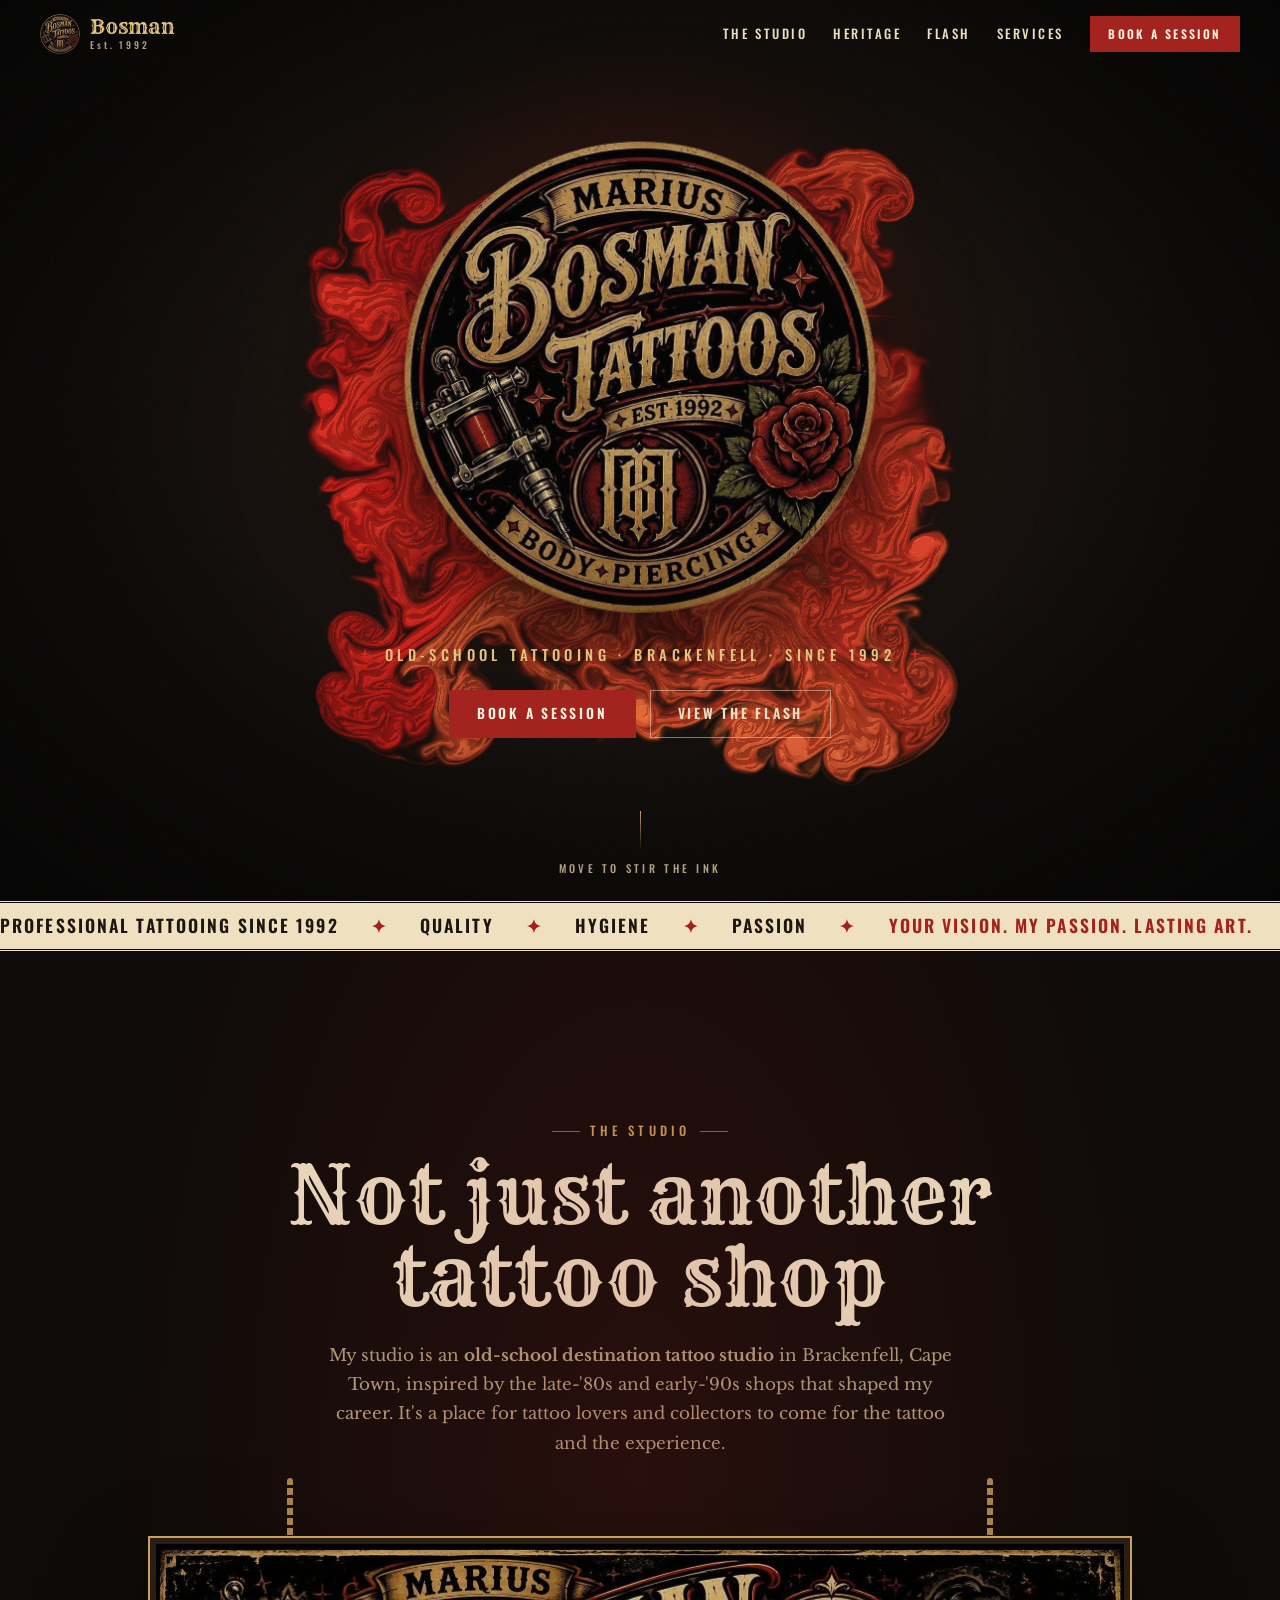
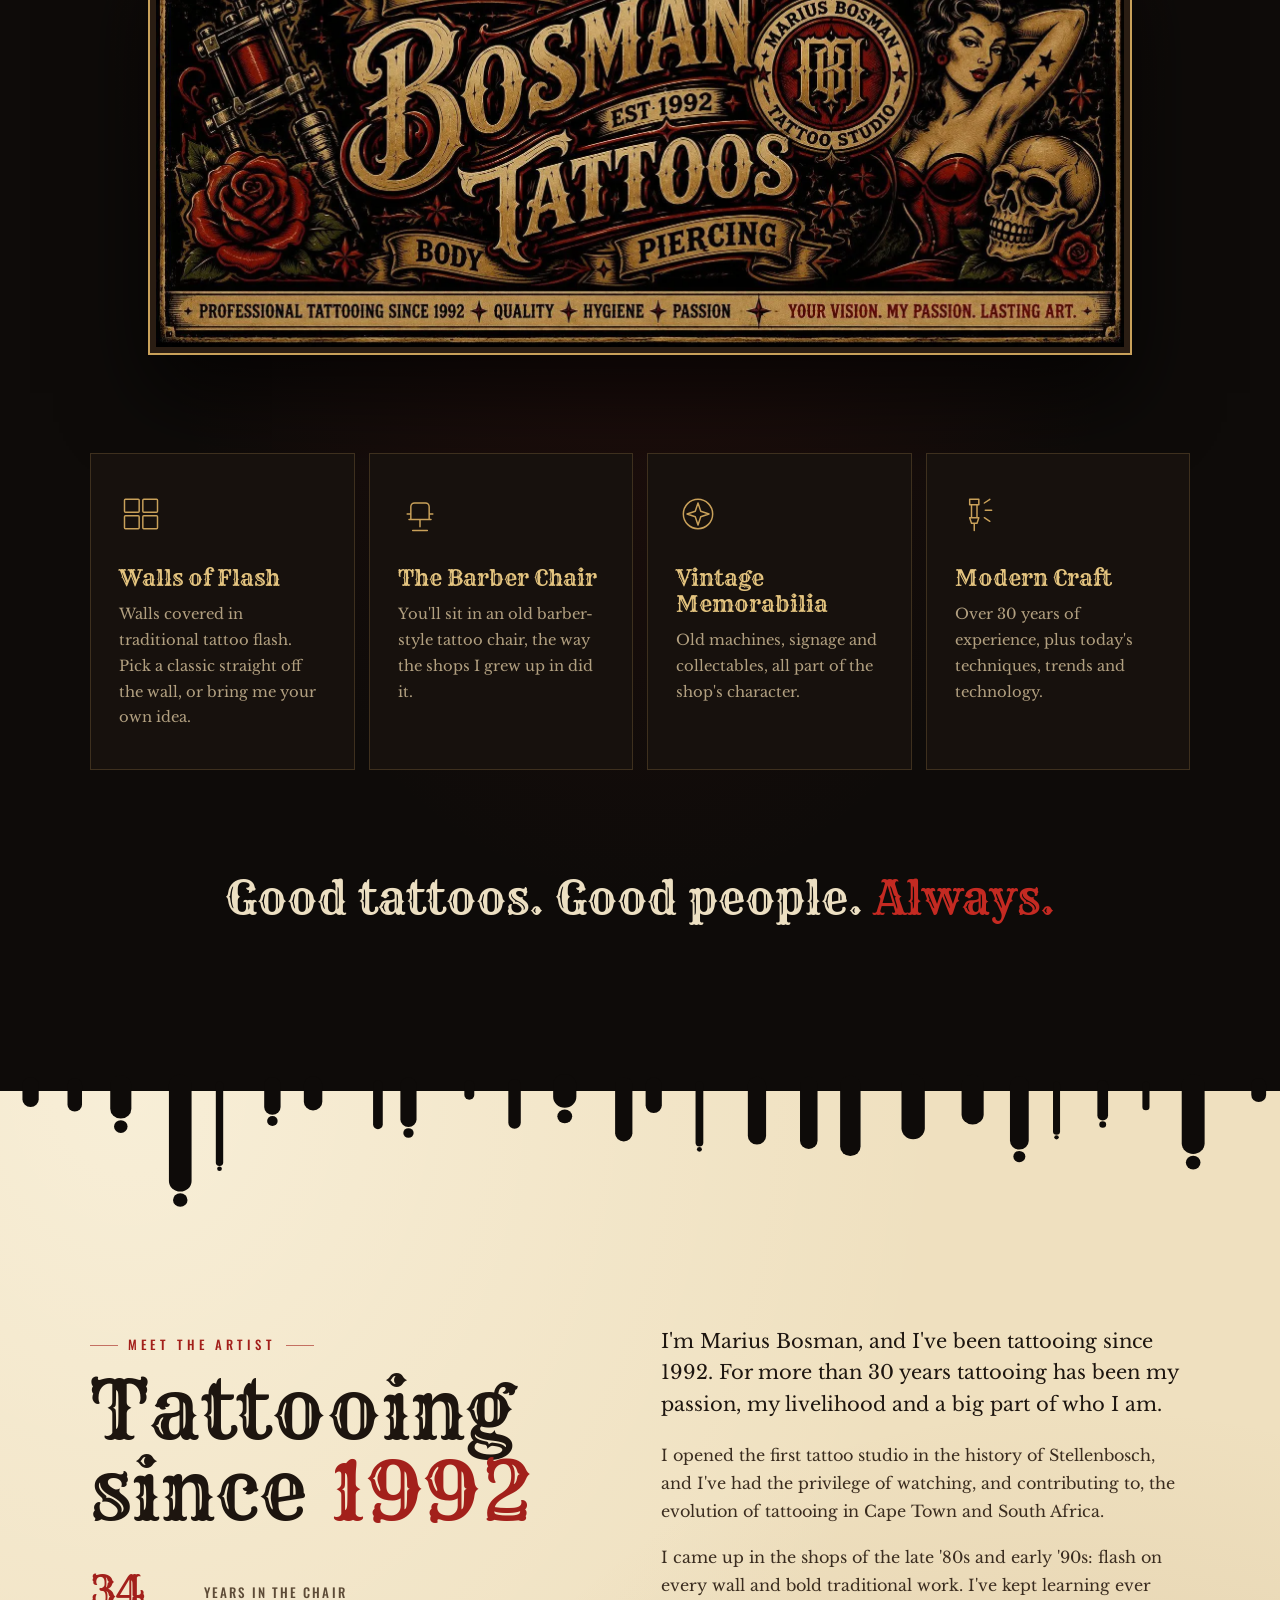
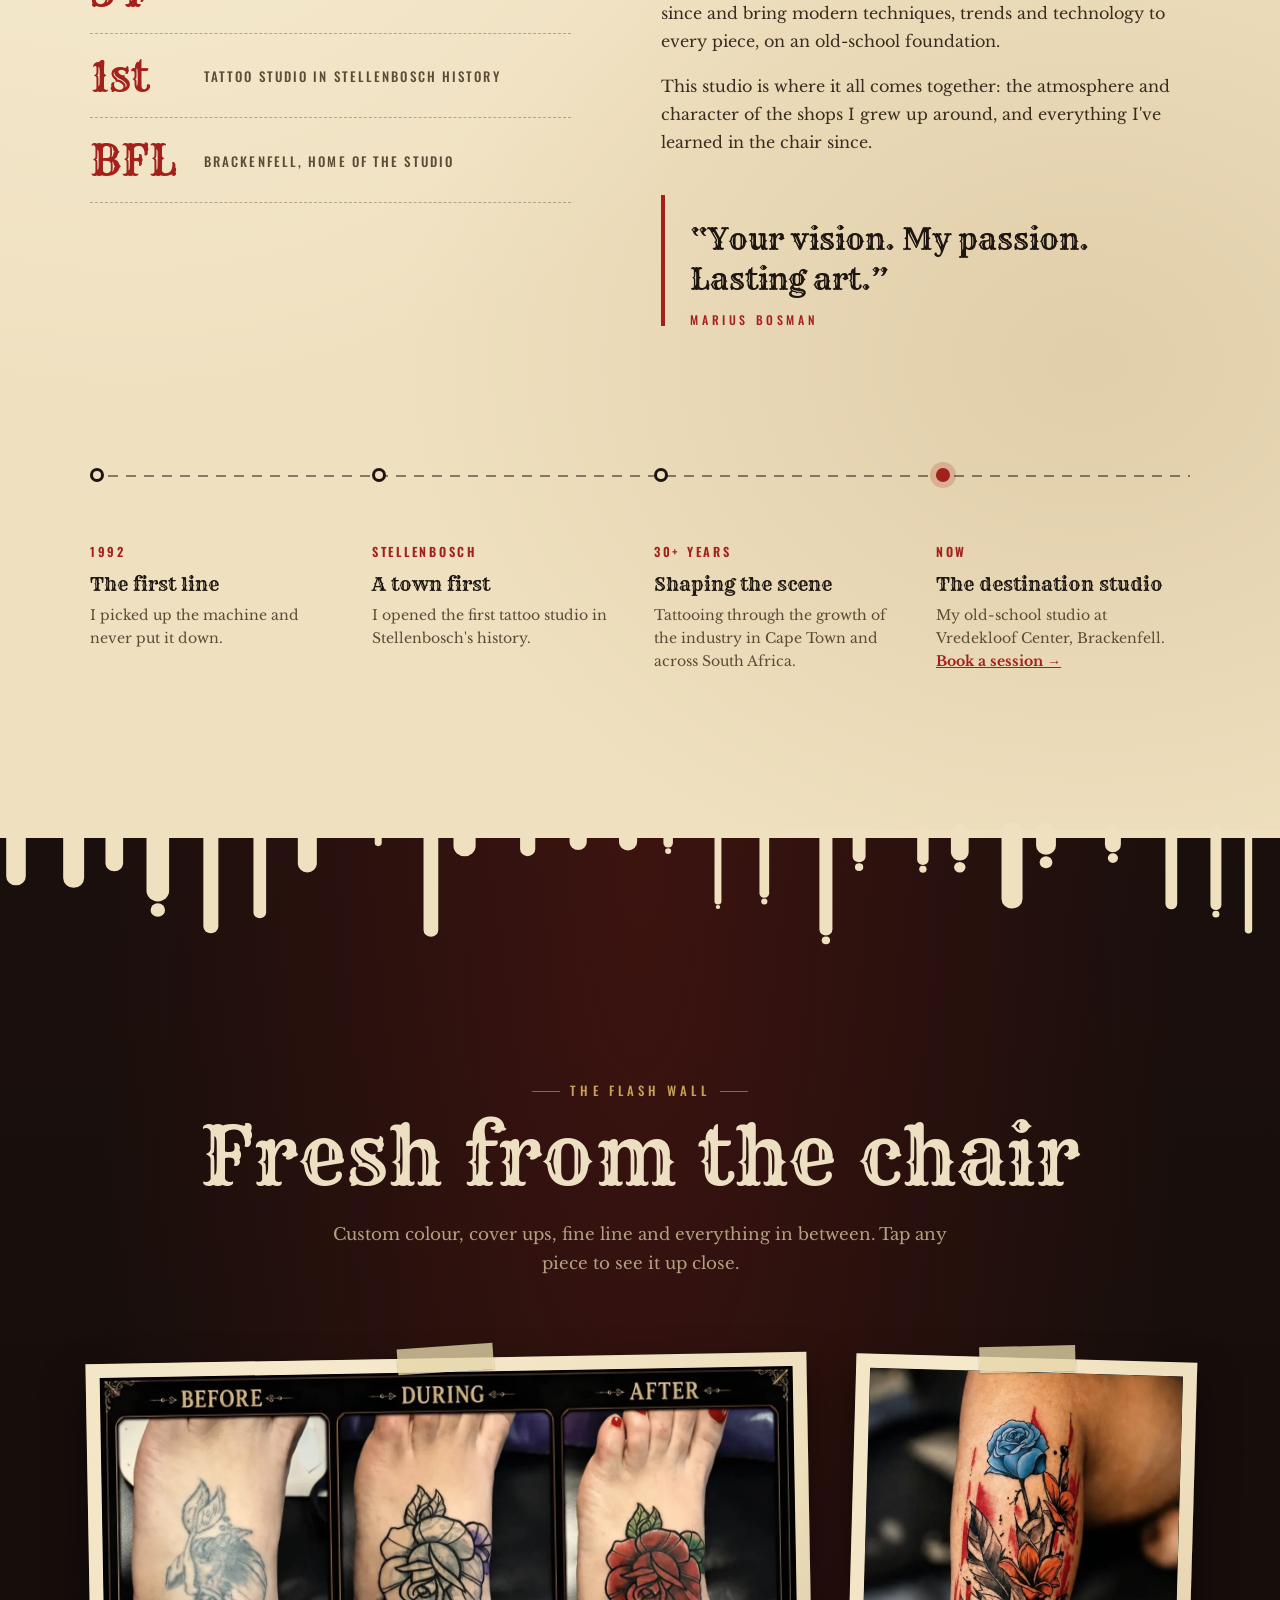
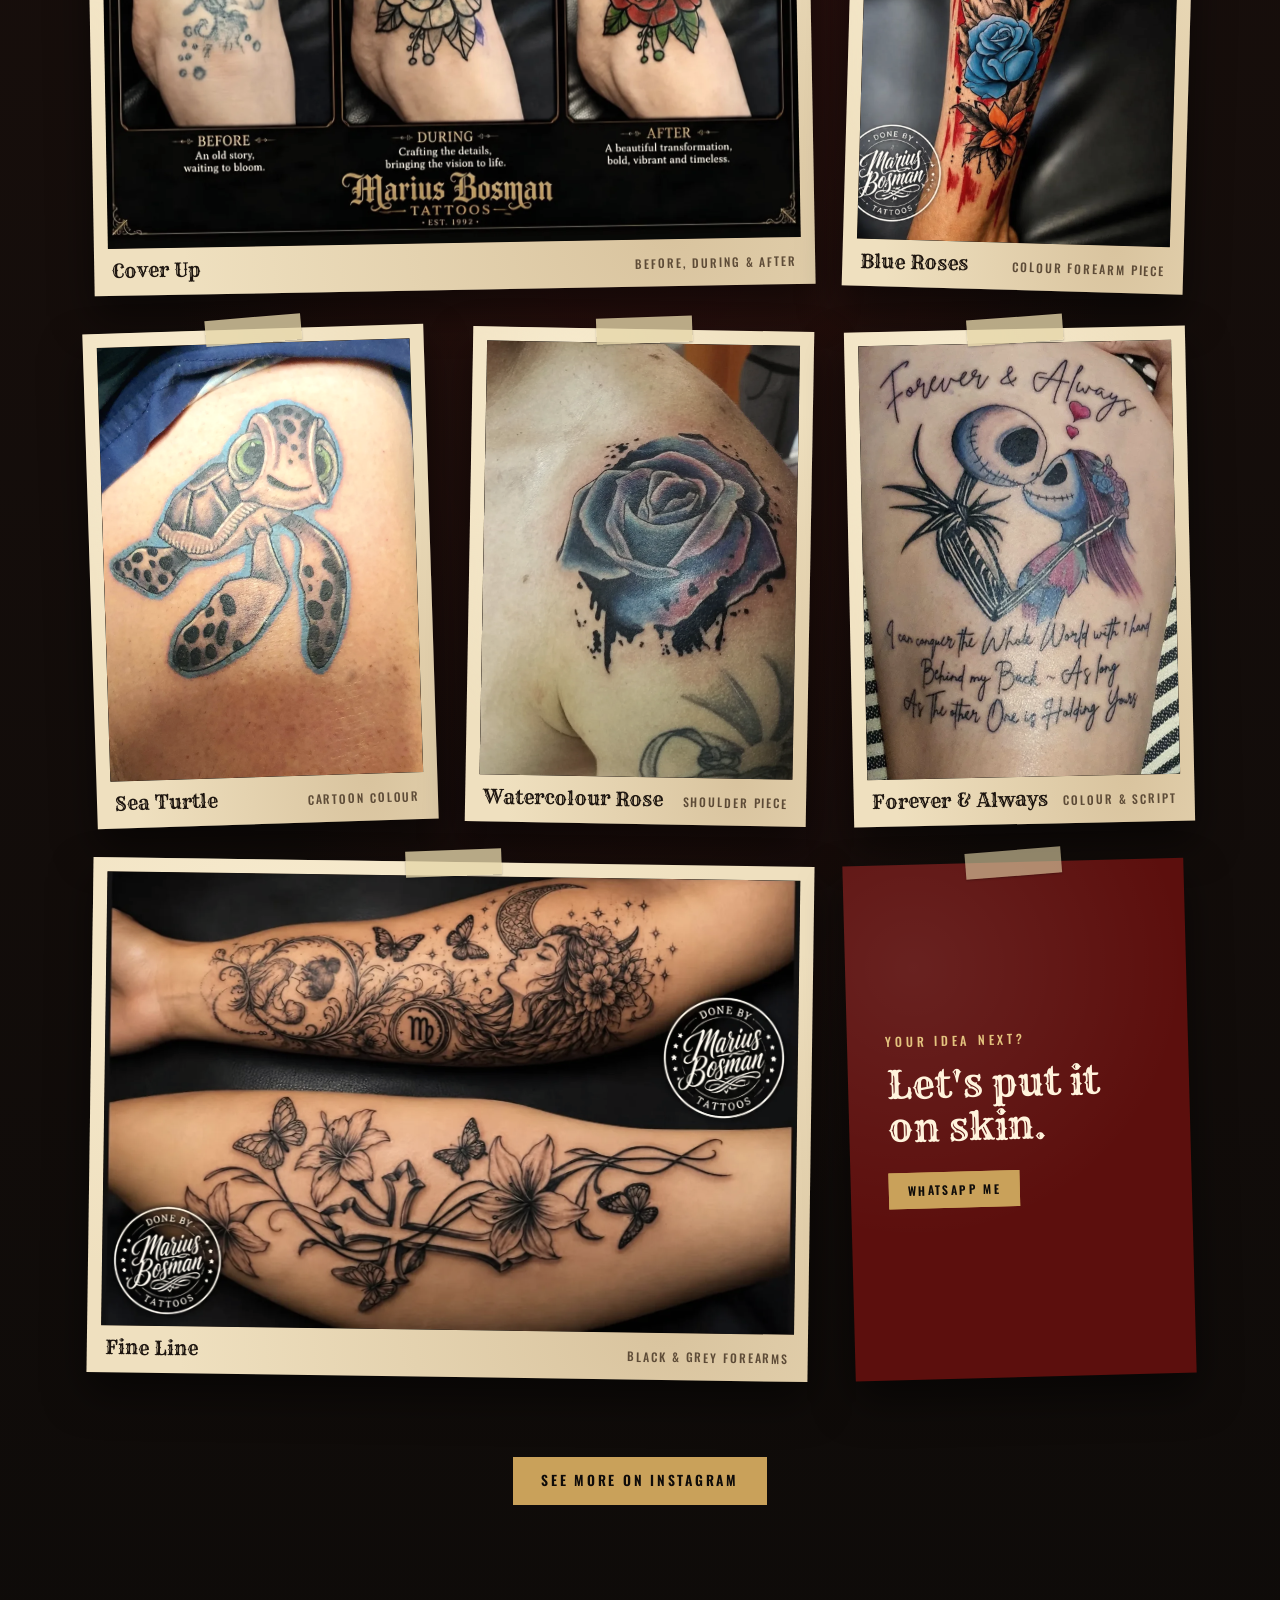
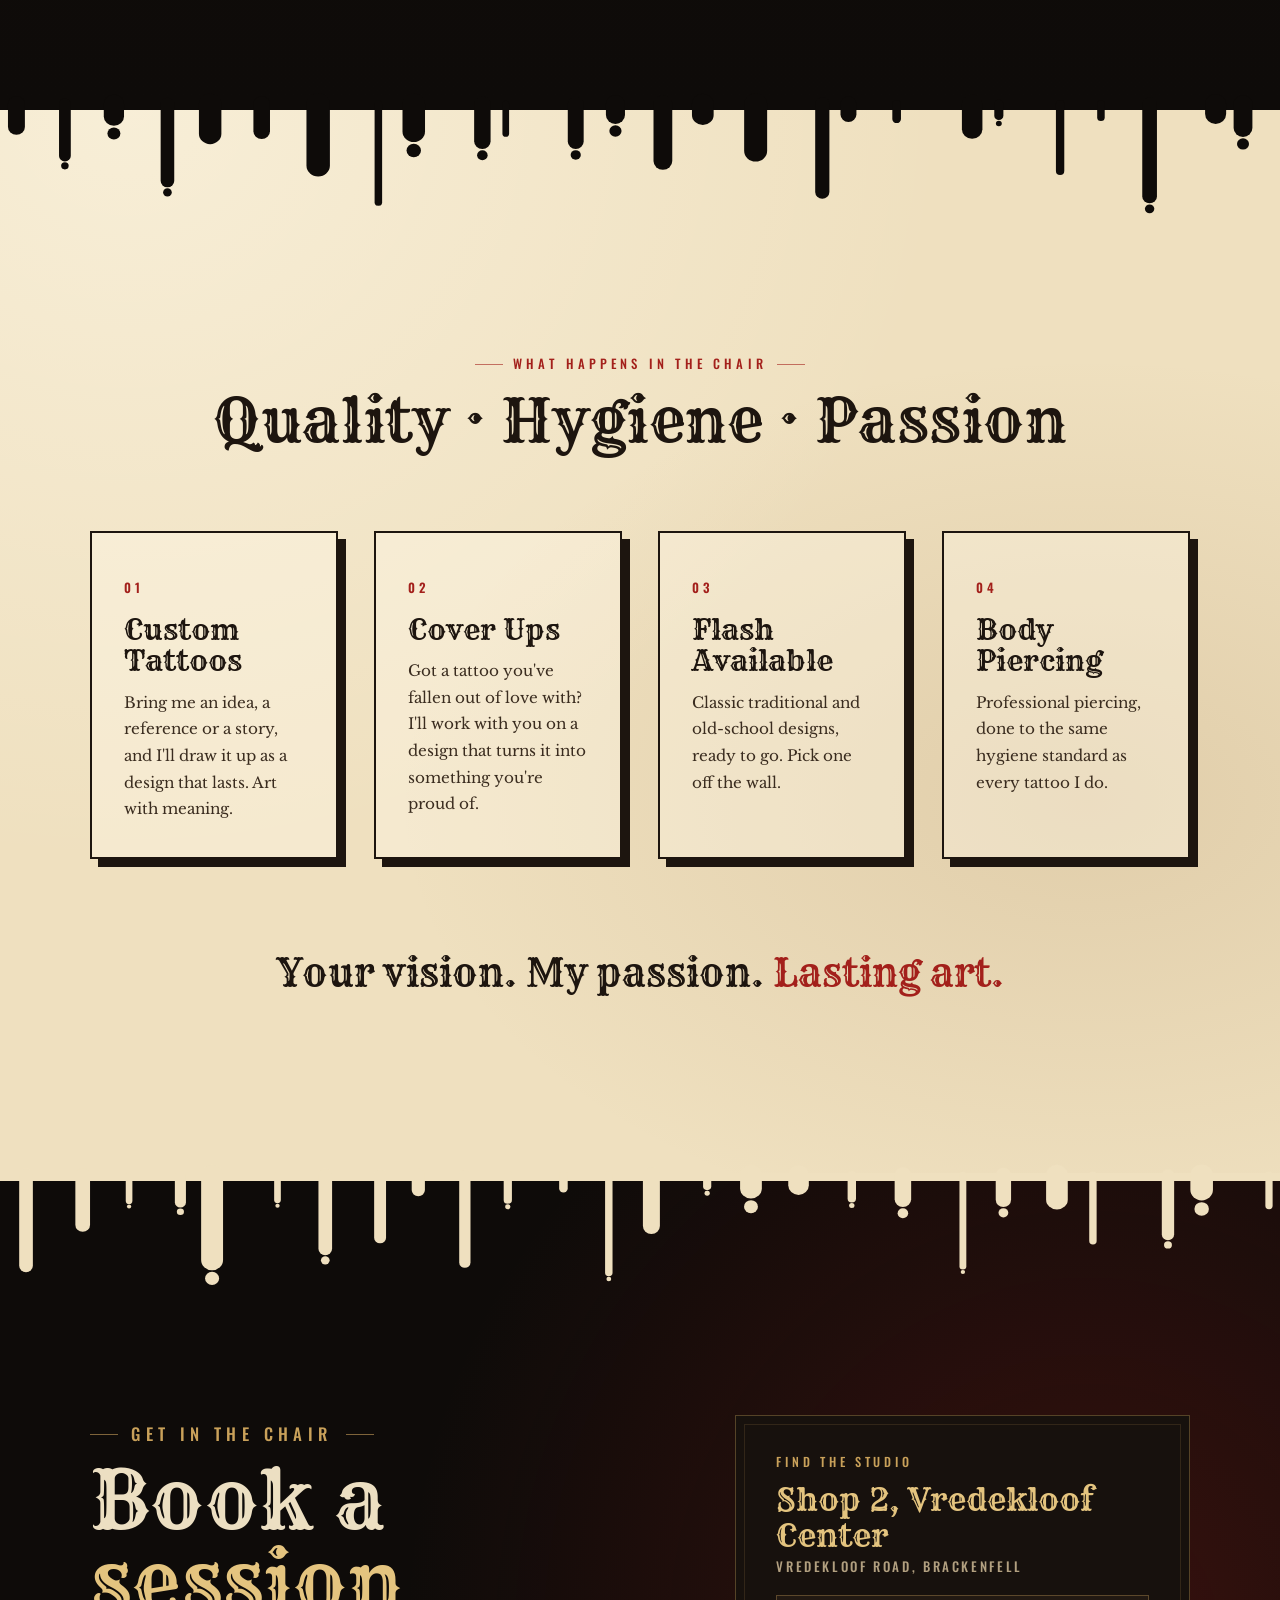
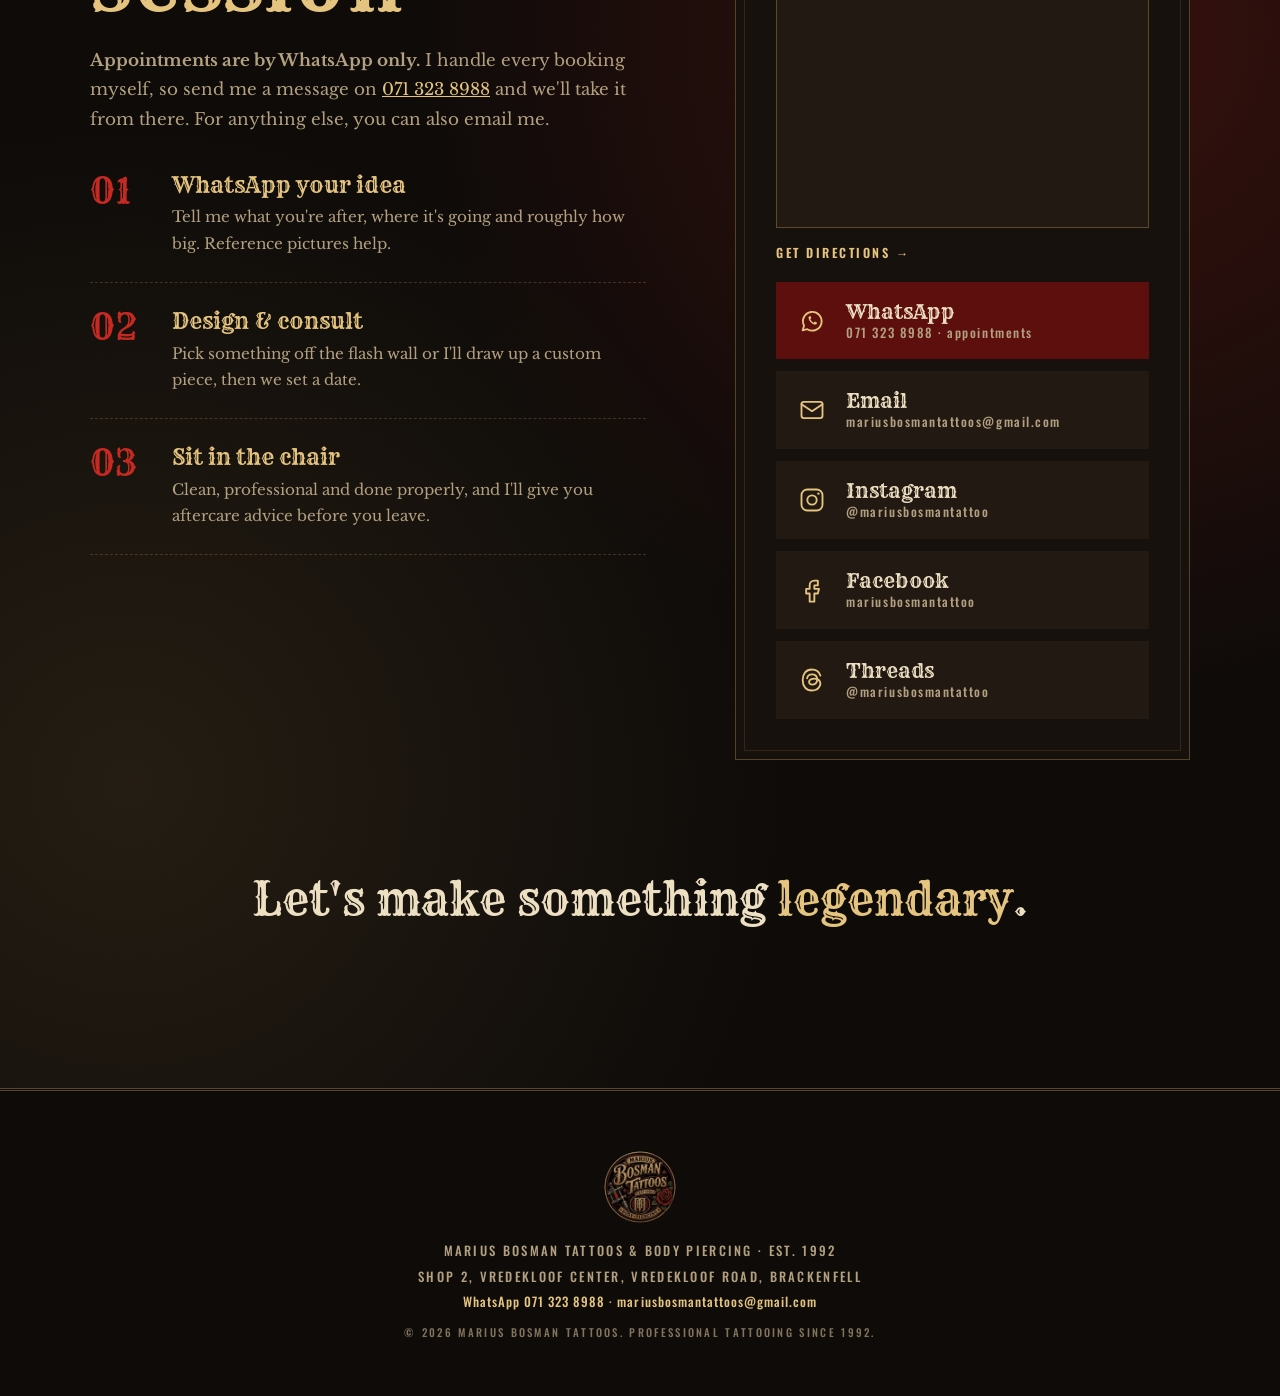
==== commit 94752fe2: "Point map pin at Vredekloof Sentrum Map embed, directions link and structured data hasMap now search" ====
--- a/index.html
+++ b/index.html
@@ -6,7 +6,7 @@
   <script>document.documentElement.classList.replace('no-js', 'js');</script>
   <title>Tattoo Studio Brackenfell | Marius Bosman Tattoos, Est. 1992</title>
   <meta name="description" content="Custom tattoos, cover-ups, flash and body piercing in Brackenfell, Cape Town. Old-school tattoo studio by Marius Bosman, tattooing since 1992. Book on WhatsApp." />
-  <link rel="canonical" href="https://mariusbosmantattoos.co.za/" />
+  <link rel="canonical" href="https://duplessisetienne.github.io/mbosmantattoos/" />
   <meta name="robots" content="index, follow, max-image-preview:large" />
   <meta name="author" content="Marius Bosman" />
   <meta name="theme-color" content="#0e0b09" />
@@ -17,17 +17,17 @@
   <meta property="og:type" content="website" />
   <meta property="og:site_name" content="Marius Bosman Tattoos" />
   <meta property="og:locale" content="en_ZA" />
-  <meta property="og:url" content="https://mariusbosmantattoos.co.za/" />
+  <meta property="og:url" content="https://duplessisetienne.github.io/mbosmantattoos/" />
   <meta property="og:title" content="Marius Bosman Tattoos | Brackenfell, Est. 1992" />
   <meta property="og:description" content="Custom tattoos, cover-ups, flash and body piercing in Brackenfell, Cape Town. Tattooing since 1992. Appointments via WhatsApp." />
-  <meta property="og:image" content="https://mariusbosmantattoos.co.za/assets/og-image.jpg" />
+  <meta property="og:image" content="https://duplessisetienne.github.io/mbosmantattoos/assets/og-image.jpg" />
   <meta property="og:image:width" content="1200" />
   <meta property="og:image:height" content="630" />
   <meta property="og:image:alt" content="Marius Bosman Tattoos shop sign: Bosman Tattoos, body piercing, est. 1992" />
   <meta name="twitter:card" content="summary_large_image" />
   <meta name="twitter:title" content="Marius Bosman Tattoos | Brackenfell, Est. 1992" />
   <meta name="twitter:description" content="Custom tattoos, cover-ups, flash and body piercing in Brackenfell, Cape Town. Tattooing since 1992." />
-  <meta name="twitter:image" content="https://mariusbosmantattoos.co.za/assets/og-image.jpg" />
+  <meta name="twitter:image" content="https://duplessisetienne.github.io/mbosmantattoos/assets/og-image.jpg" />
 
   <!-- Icons -->
   <link rel="icon" href="favicon.ico" sizes="any" />
@@ -41,32 +41,32 @@
   "@graph": [
     {
       "@type": "WebSite",
-      "@id": "https://mariusbosmantattoos.co.za/#website",
-      "url": "https://mariusbosmantattoos.co.za/",
+      "@id": "https://duplessisetienne.github.io/mbosmantattoos/#website",
+      "url": "https://duplessisetienne.github.io/mbosmantattoos/",
       "name": "Marius Bosman Tattoos",
       "inLanguage": "en-ZA",
       "publisher": {
-        "@id": "https://mariusbosmantattoos.co.za/#studio"
+        "@id": "https://duplessisetienne.github.io/mbosmantattoos/#studio"
       }
     },
     {
       "@type": "TattooParlor",
-      "@id": "https://mariusbosmantattoos.co.za/#studio",
+      "@id": "https://duplessisetienne.github.io/mbosmantattoos/#studio",
       "name": "Marius Bosman Tattoos",
       "alternateName": "Marius Bosman Tattoos & Body Piercing",
       "description": "Old-school tattoo and body piercing studio in Brackenfell, Cape Town. Custom tattoos, cover-ups, flash and body piercing by Marius Bosman, tattooing since 1992.",
-      "url": "https://mariusbosmantattoos.co.za/",
-      "logo": "https://mariusbosmantattoos.co.za/assets/icons/icon-512.png",
+      "url": "https://duplessisetienne.github.io/mbosmantattoos/",
+      "logo": "https://duplessisetienne.github.io/mbosmantattoos/assets/icons/icon-512.png",
       "image": [
-        "https://mariusbosmantattoos.co.za/assets/og-image.jpg",
-        "https://mariusbosmantattoos.co.za/assets/work/cover-up-rose.webp",
-        "https://mariusbosmantattoos.co.za/assets/work/blue-roses.webp"
+        "https://duplessisetienne.github.io/mbosmantattoos/assets/og-image.jpg",
+        "https://duplessisetienne.github.io/mbosmantattoos/assets/work/cover-up-rose.webp",
+        "https://duplessisetienne.github.io/mbosmantattoos/assets/work/blue-roses.webp"
       ],
       "telephone": "+27713238988",
       "email": "mariusbosmantattoos@gmail.com",
       "foundingDate": "1992",
       "founder": {
-        "@id": "https://mariusbosmantattoos.co.za/#marius"
+        "@id": "https://duplessisetienne.github.io/mbosmantattoos/#marius"
       },
       "address": {
         "@type": "PostalAddress",
@@ -75,7 +75,7 @@
         "addressRegion": "Western Cape",
         "addressCountry": "ZA"
       },
-      "hasMap": "https://www.google.com/maps/search/?api=1&query=Shop+2,+Vredekloof+Center,+Vredekloof+Road,+Brackenfell",
+      "hasMap": "https://www.google.com/maps/search/?api=1&query=Vredekloof+Sentrum,+Brackenfell",
       "areaServed": [
         {
           "@type": "City",
@@ -134,11 +134,11 @@
     },
     {
       "@type": "Person",
-      "@id": "https://mariusbosmantattoos.co.za/#marius",
+      "@id": "https://duplessisetienne.github.io/mbosmantattoos/#marius",
       "name": "Marius Bosman",
       "jobTitle": "Tattoo Artist",
       "worksFor": {
-        "@id": "https://mariusbosmantattoos.co.za/#studio"
+        "@id": "https://duplessisetienne.github.io/mbosmantattoos/#studio"
       },
       "sameAs": [
         "https://www.instagram.com/mariusbosmantattoo/"
@@ -430,9 +430,9 @@
           <p class="panel__label">Find the studio</p>
           <address class="panel__where"><strong>Shop 2, Vredekloof Center</strong>Vredekloof Road, Brackenfell</address>
           <div class="map">
-            <iframe title="Map to Marius Bosman Tattoos, Vredekloof Center, Brackenfell" src="https://www.google.com/maps?q=Shop+2,+Vredekloof+Center,+Vredekloof+Road,+Brackenfell&amp;output=embed" loading="lazy" referrerpolicy="no-referrer-when-downgrade"></iframe>
+            <iframe title="Map to Marius Bosman Tattoos, Vredekloof Center, Brackenfell" src="https://www.google.com/maps?q=Vredekloof+Sentrum,+Brackenfell&amp;output=embed" loading="lazy" referrerpolicy="no-referrer-when-downgrade"></iframe>
           </div>
-          <a class="panel__directions" href="https://www.google.com/maps/search/?api=1&amp;query=Shop+2,+Vredekloof+Center,+Vredekloof+Road,+Brackenfell" target="_blank" rel="noopener">Get directions &rarr;</a>
+          <a class="panel__directions" href="https://www.google.com/maps/search/?api=1&amp;query=Vredekloof+Sentrum,+Brackenfell" target="_blank" rel="noopener">Get directions &rarr;</a>
           <div class="socials">
             <a class="social social--primary" href="https://wa.me/27713238988?text=Hi%20Marius%2C%20I%27d%20like%20to%20book%20a%20tattoo." target="_blank" rel="noopener">
               <svg viewBox="0 0 24 24" aria-hidden="true"><path d="M4 20l1.2-4A8 8 0 1 1 8 19z"/><path d="M9 8.5c0 3 2.5 6.5 6.5 6.5l1-1.5-2-1-1 1c-1-.4-2.6-2-3-3l1-1-1-2z" class="dot"/></svg>
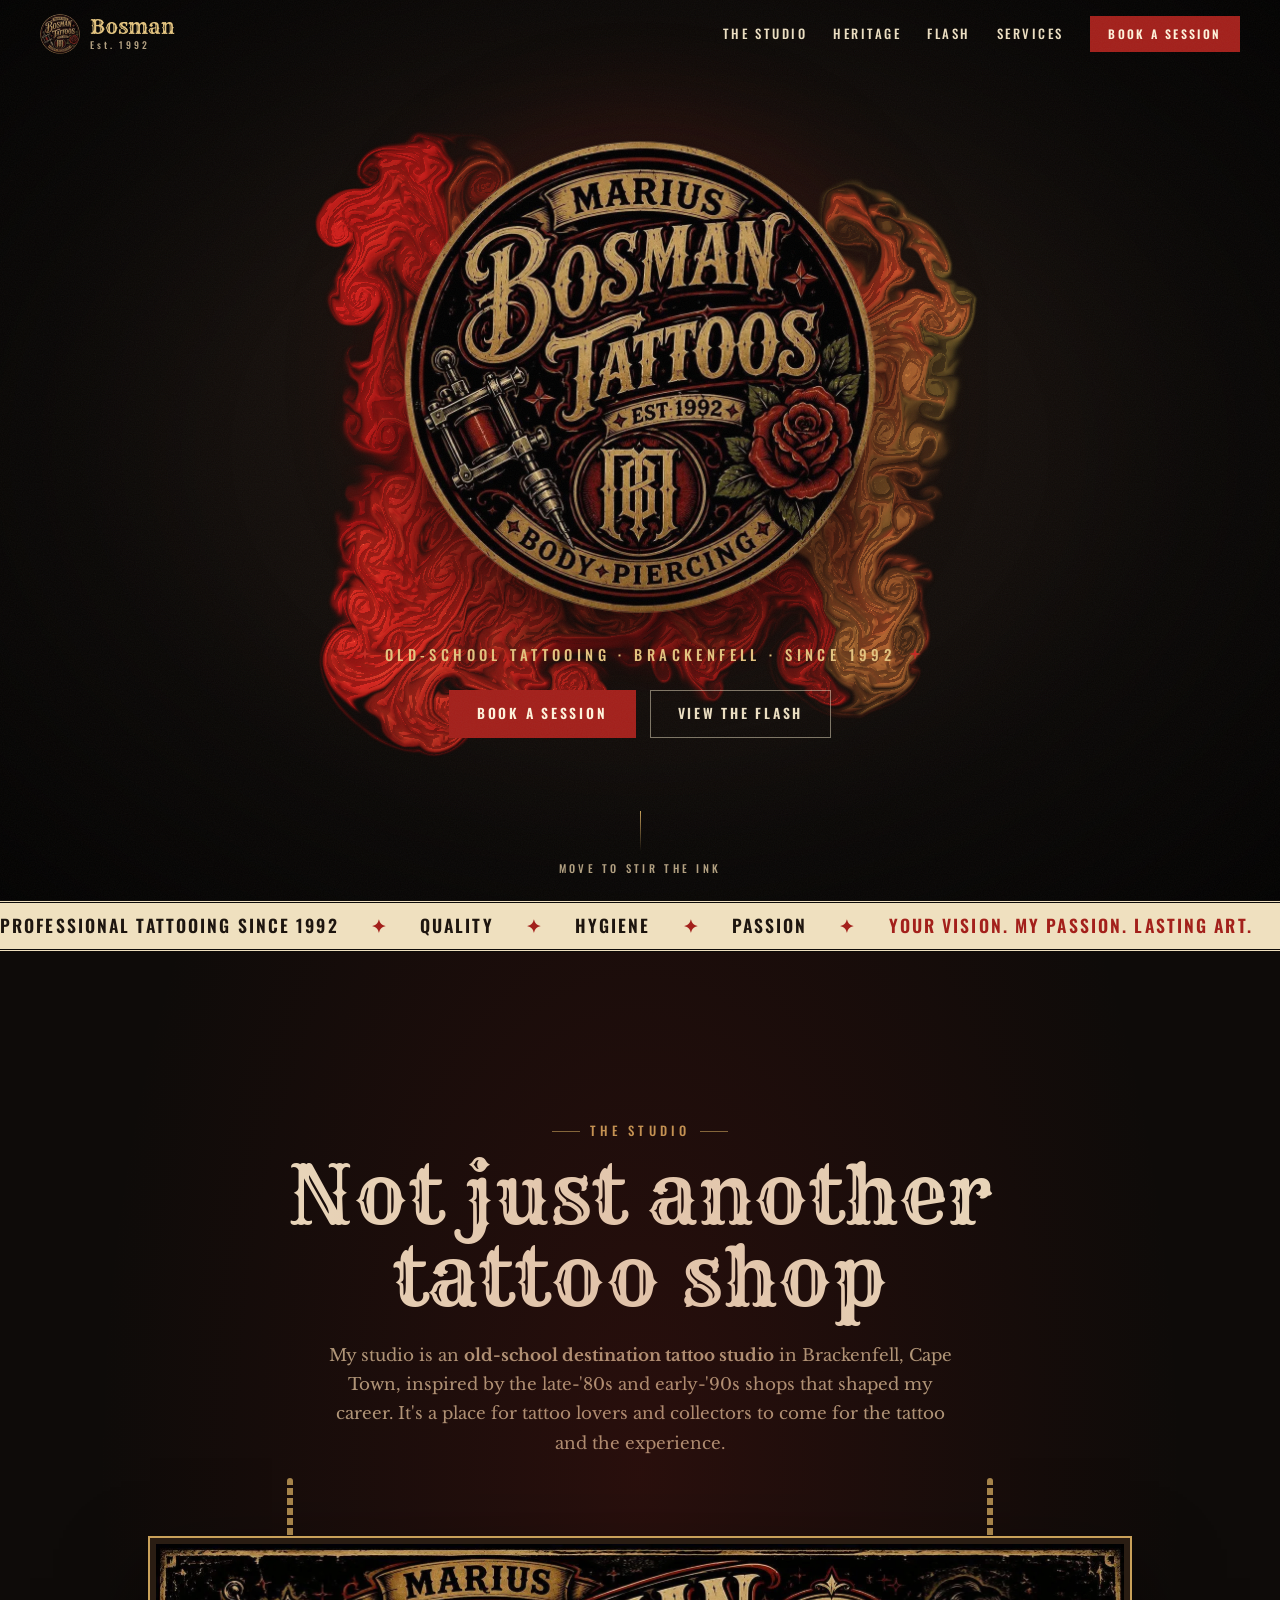
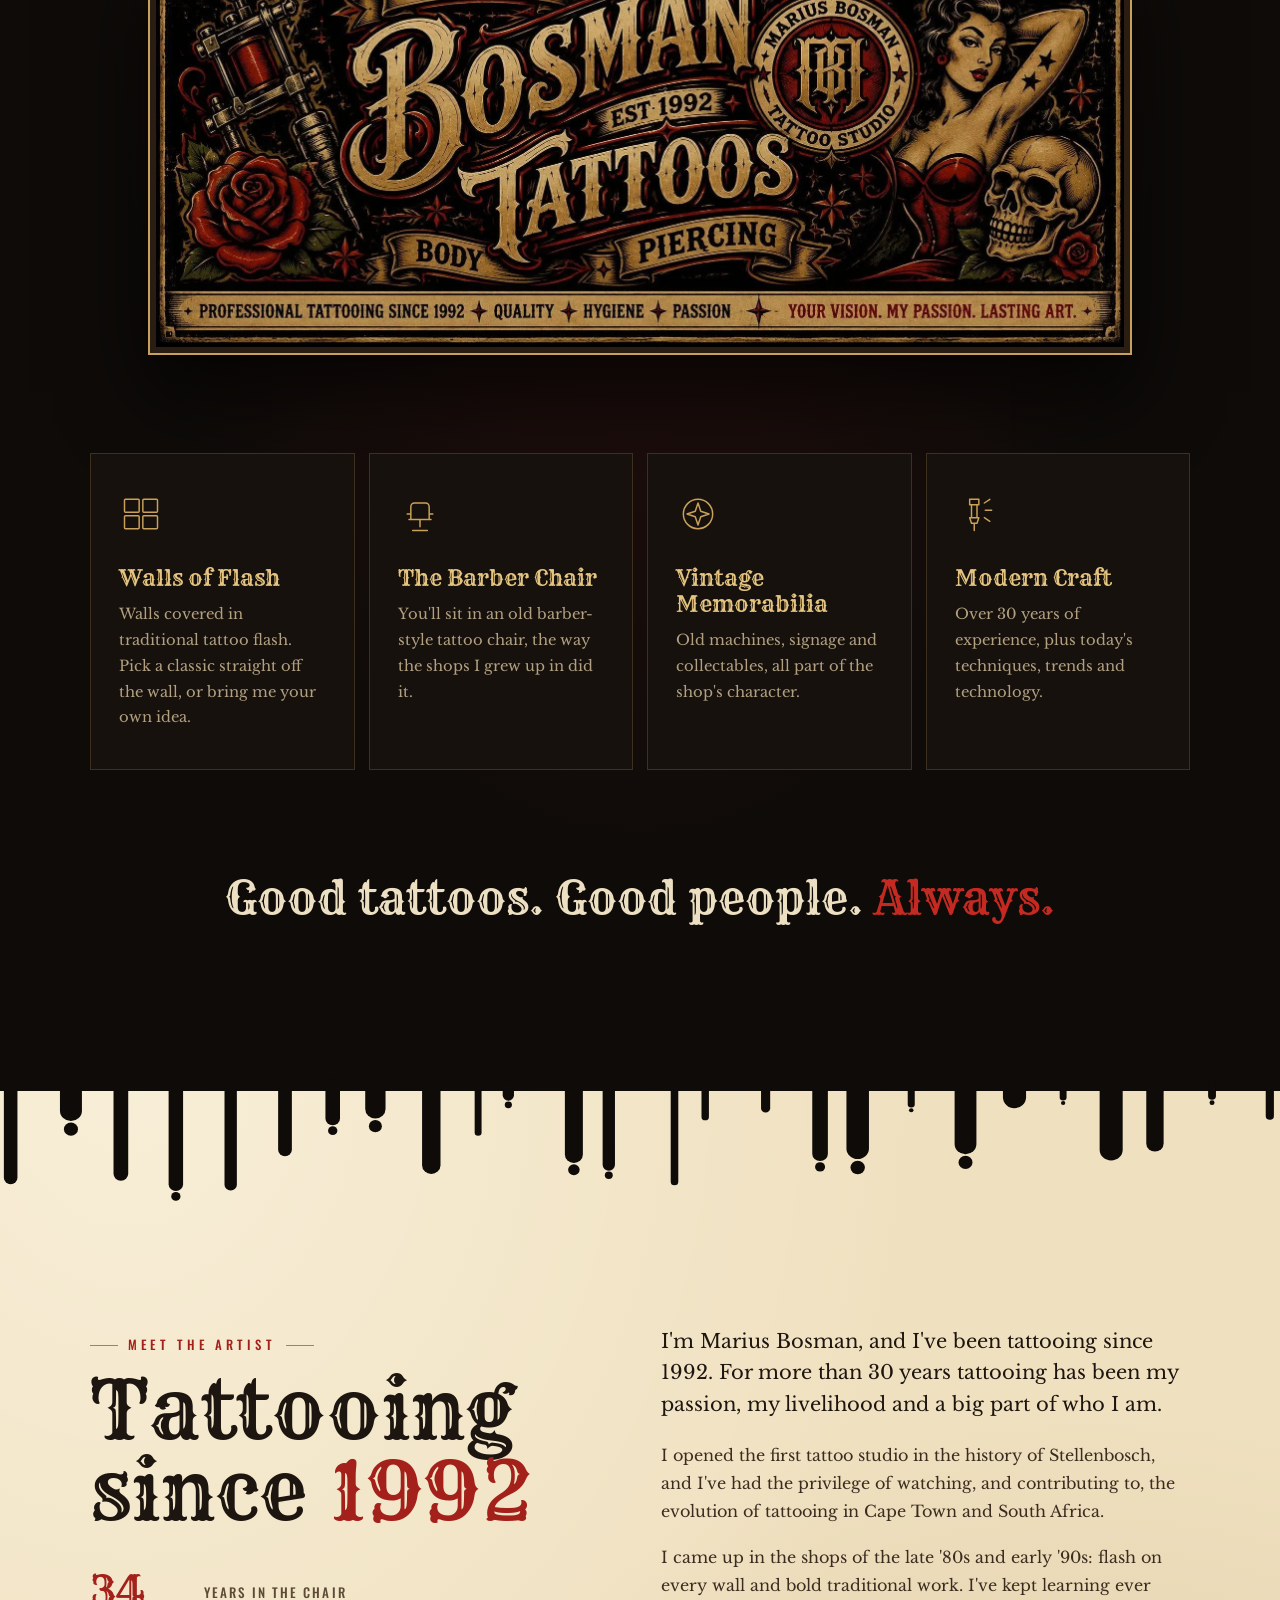
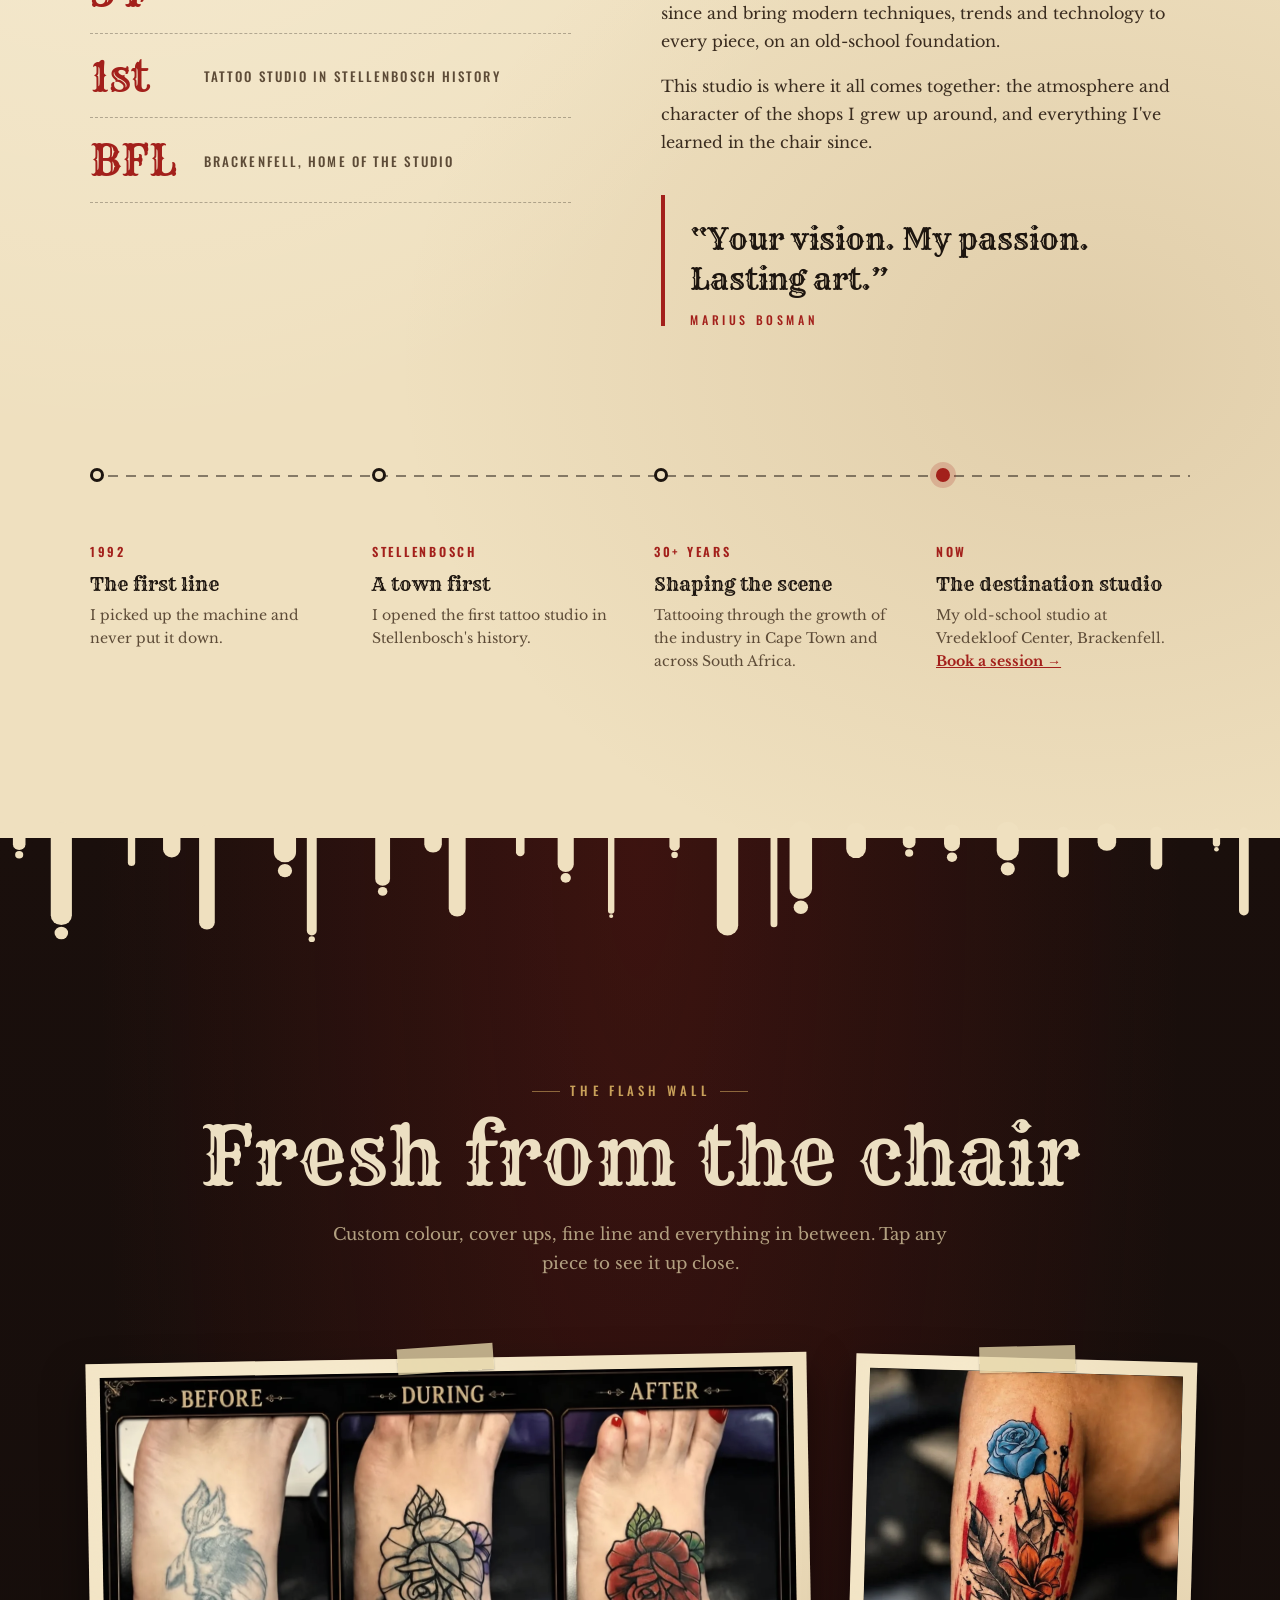
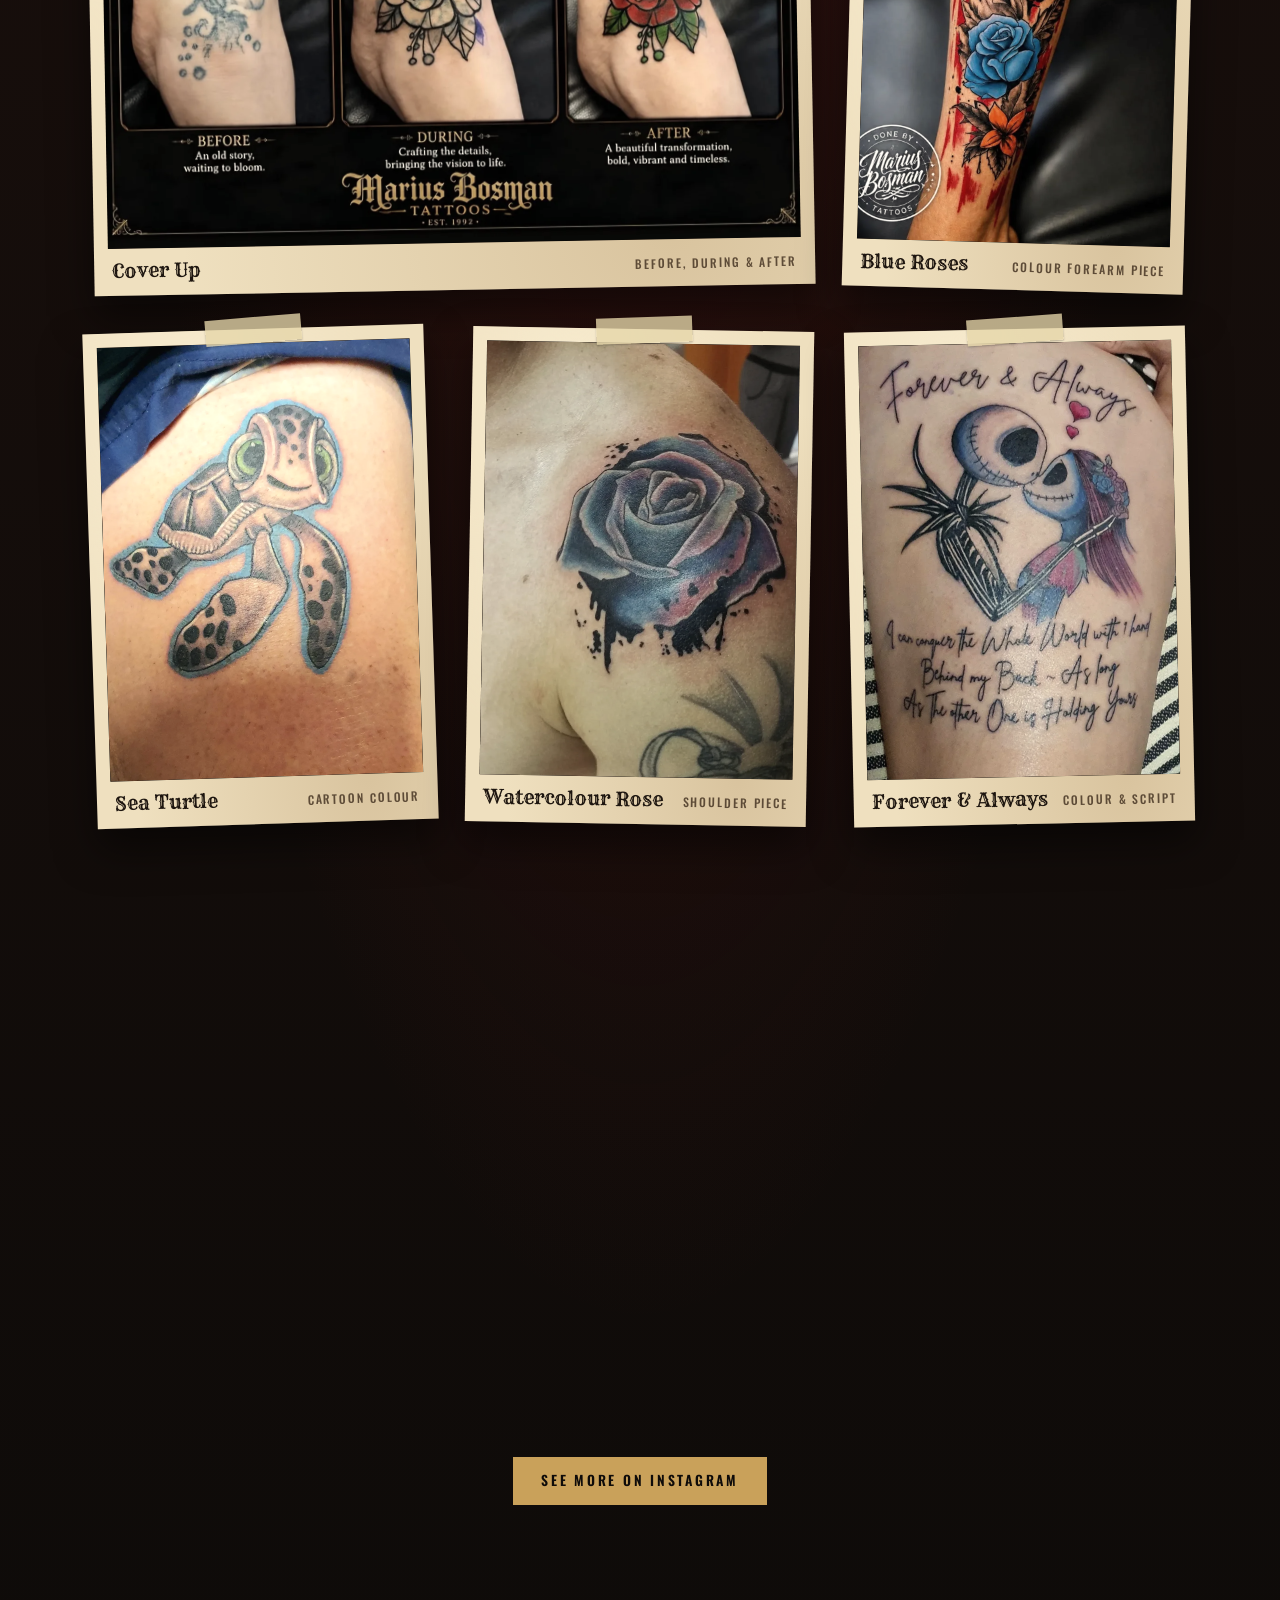
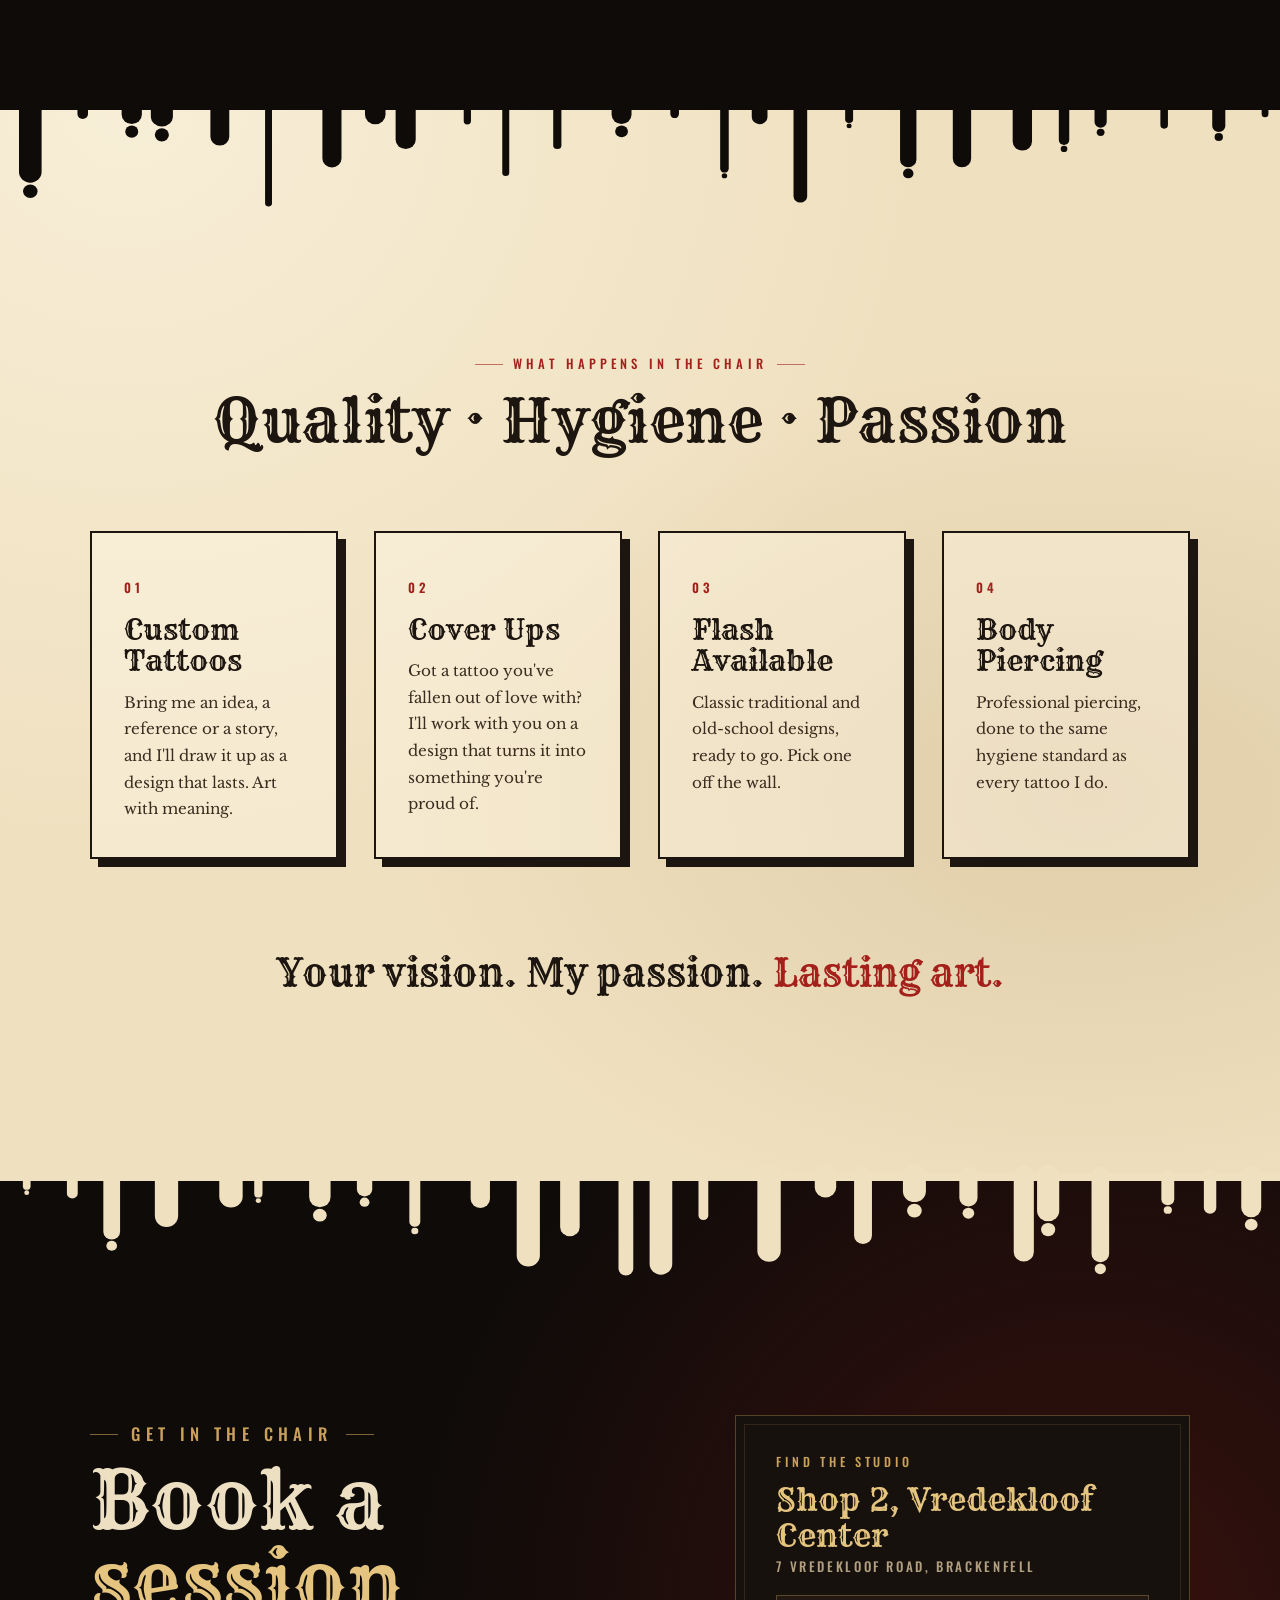
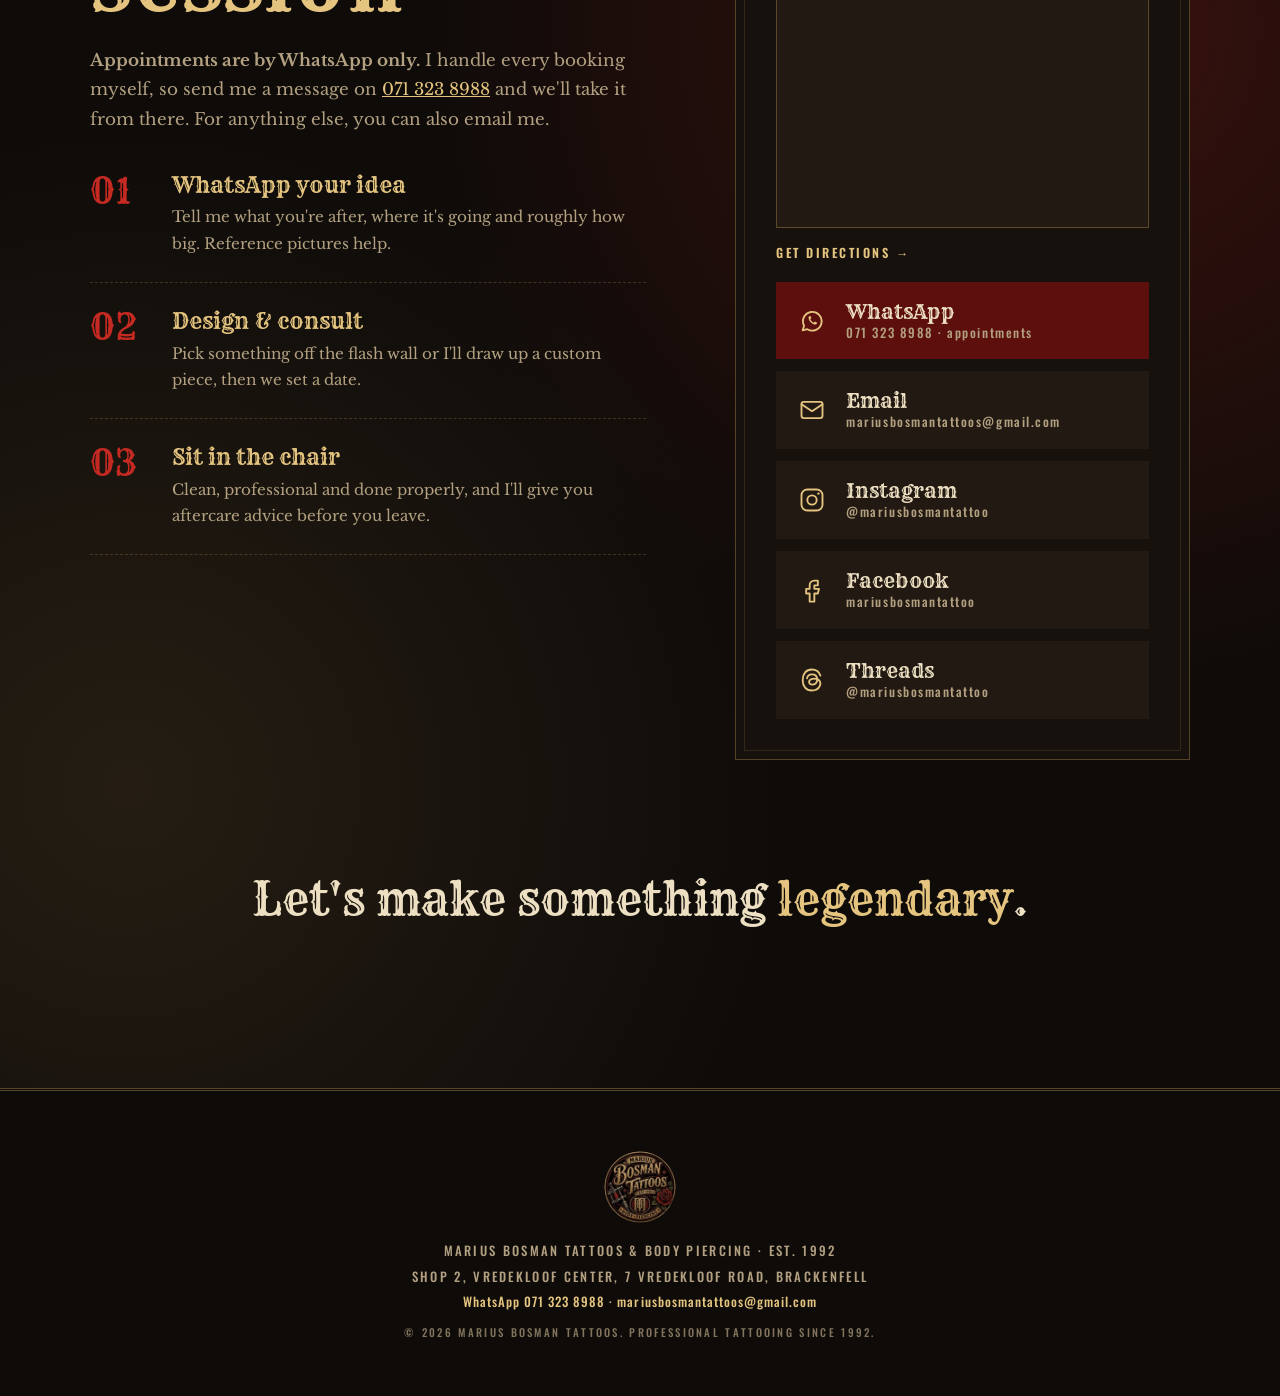
==== commit 0e246647: "Move SEO to custom domain, fix map address and mobile menu - Replace GitHub Pages URLs with https://" ====
--- a/index.html
+++ b/index.html
@@ -6,7 +6,7 @@
   <script>document.documentElement.classList.replace('no-js', 'js');</script>
   <title>Tattoo Studio Brackenfell | Marius Bosman Tattoos, Est. 1992</title>
   <meta name="description" content="Custom tattoos, cover-ups, flash and body piercing in Brackenfell, Cape Town. Old-school tattoo studio by Marius Bosman, tattooing since 1992. Book on WhatsApp." />
-  <link rel="canonical" href="https://duplessisetienne.github.io/mbosmantattoos/" />
+  <link rel="canonical" href="https://mbosmantattoos.co.za/" />
   <meta name="robots" content="index, follow, max-image-preview:large" />
   <meta name="author" content="Marius Bosman" />
   <meta name="theme-color" content="#0e0b09" />
@@ -17,17 +17,17 @@
   <meta property="og:type" content="website" />
   <meta property="og:site_name" content="Marius Bosman Tattoos" />
   <meta property="og:locale" content="en_ZA" />
-  <meta property="og:url" content="https://duplessisetienne.github.io/mbosmantattoos/" />
+  <meta property="og:url" content="https://mbosmantattoos.co.za/" />
   <meta property="og:title" content="Marius Bosman Tattoos | Brackenfell, Est. 1992" />
   <meta property="og:description" content="Custom tattoos, cover-ups, flash and body piercing in Brackenfell, Cape Town. Tattooing since 1992. Appointments via WhatsApp." />
-  <meta property="og:image" content="https://duplessisetienne.github.io/mbosmantattoos/assets/og-image.jpg" />
+  <meta property="og:image" content="https://mbosmantattoos.co.za/assets/og-image.jpg" />
   <meta property="og:image:width" content="1200" />
   <meta property="og:image:height" content="630" />
   <meta property="og:image:alt" content="Marius Bosman Tattoos shop sign: Bosman Tattoos, body piercing, est. 1992" />
   <meta name="twitter:card" content="summary_large_image" />
   <meta name="twitter:title" content="Marius Bosman Tattoos | Brackenfell, Est. 1992" />
   <meta name="twitter:description" content="Custom tattoos, cover-ups, flash and body piercing in Brackenfell, Cape Town. Tattooing since 1992." />
-  <meta name="twitter:image" content="https://duplessisetienne.github.io/mbosmantattoos/assets/og-image.jpg" />
+  <meta name="twitter:image" content="https://mbosmantattoos.co.za/assets/og-image.jpg" />
 
   <!-- Icons -->
   <link rel="icon" href="favicon.ico" sizes="any" />
@@ -41,41 +41,41 @@
   "@graph": [
     {
       "@type": "WebSite",
-      "@id": "https://duplessisetienne.github.io/mbosmantattoos/#website",
-      "url": "https://duplessisetienne.github.io/mbosmantattoos/",
+      "@id": "https://mbosmantattoos.co.za/#website",
+      "url": "https://mbosmantattoos.co.za/",
       "name": "Marius Bosman Tattoos",
       "inLanguage": "en-ZA",
       "publisher": {
-        "@id": "https://duplessisetienne.github.io/mbosmantattoos/#studio"
+        "@id": "https://mbosmantattoos.co.za/#studio"
       }
     },
     {
       "@type": "TattooParlor",
-      "@id": "https://duplessisetienne.github.io/mbosmantattoos/#studio",
+      "@id": "https://mbosmantattoos.co.za/#studio",
       "name": "Marius Bosman Tattoos",
       "alternateName": "Marius Bosman Tattoos & Body Piercing",
       "description": "Old-school tattoo and body piercing studio in Brackenfell, Cape Town. Custom tattoos, cover-ups, flash and body piercing by Marius Bosman, tattooing since 1992.",
-      "url": "https://duplessisetienne.github.io/mbosmantattoos/",
-      "logo": "https://duplessisetienne.github.io/mbosmantattoos/assets/icons/icon-512.png",
+      "url": "https://mbosmantattoos.co.za/",
+      "logo": "https://mbosmantattoos.co.za/assets/icons/icon-512.png",
       "image": [
-        "https://duplessisetienne.github.io/mbosmantattoos/assets/og-image.jpg",
-        "https://duplessisetienne.github.io/mbosmantattoos/assets/work/cover-up-rose.webp",
-        "https://duplessisetienne.github.io/mbosmantattoos/assets/work/blue-roses.webp"
+        "https://mbosmantattoos.co.za/assets/og-image.jpg",
+        "https://mbosmantattoos.co.za/assets/work/cover-up-rose.webp",
+        "https://mbosmantattoos.co.za/assets/work/blue-roses.webp"
       ],
       "telephone": "+27713238988",
       "email": "mariusbosmantattoos@gmail.com",
       "foundingDate": "1992",
       "founder": {
-        "@id": "https://duplessisetienne.github.io/mbosmantattoos/#marius"
+        "@id": "https://mbosmantattoos.co.za/#marius"
       },
       "address": {
         "@type": "PostalAddress",
-        "streetAddress": "Shop 2, Vredekloof Center, Vredekloof Road",
+        "streetAddress": "Shop 2, Vredekloof Center, 7 Vredekloof Road",
         "addressLocality": "Brackenfell",
         "addressRegion": "Western Cape",
         "addressCountry": "ZA"
       },
-      "hasMap": "https://www.google.com/maps/search/?api=1&query=Vredekloof+Sentrum,+Brackenfell",
+      "hasMap": "https://www.google.com/maps/search/?api=1&query=7+Vredekloof+Road,+Brackenfell",
       "areaServed": [
         {
           "@type": "City",
@@ -134,11 +134,11 @@
     },
     {
       "@type": "Person",
-      "@id": "https://duplessisetienne.github.io/mbosmantattoos/#marius",
+      "@id": "https://mbosmantattoos.co.za/#marius",
       "name": "Marius Bosman",
       "jobTitle": "Tattoo Artist",
       "worksFor": {
-        "@id": "https://duplessisetienne.github.io/mbosmantattoos/#studio"
+        "@id": "https://mbosmantattoos.co.za/#studio"
       },
       "sameAs": [
         "https://www.instagram.com/mariusbosmantattoo/"
@@ -428,11 +428,11 @@
 
         <aside class="panel reveal" aria-label="Contact">
           <p class="panel__label">Find the studio</p>
-          <address class="panel__where"><strong>Shop 2, Vredekloof Center</strong>Vredekloof Road, Brackenfell</address>
+          <address class="panel__where"><strong>Shop 2, Vredekloof Center</strong>7 Vredekloof Road, Brackenfell</address>
           <div class="map">
-            <iframe title="Map to Marius Bosman Tattoos, Vredekloof Center, Brackenfell" src="https://www.google.com/maps?q=Vredekloof+Sentrum,+Brackenfell&amp;output=embed" loading="lazy" referrerpolicy="no-referrer-when-downgrade"></iframe>
+            <iframe title="Map to Marius Bosman Tattoos, Vredekloof Center, Brackenfell" src="https://www.google.com/maps?q=7+Vredekloof+Road,+Brackenfell&amp;output=embed" loading="lazy" referrerpolicy="no-referrer-when-downgrade"></iframe>
           </div>
-          <a class="panel__directions" href="https://www.google.com/maps/search/?api=1&amp;query=Vredekloof+Sentrum,+Brackenfell" target="_blank" rel="noopener">Get directions &rarr;</a>
+          <a class="panel__directions" href="https://www.google.com/maps/search/?api=1&amp;query=7+Vredekloof+Road,+Brackenfell" target="_blank" rel="noopener">Get directions &rarr;</a>
           <div class="socials">
             <a class="social social--primary" href="https://wa.me/27713238988?text=Hi%20Marius%2C%20I%27d%20like%20to%20book%20a%20tattoo." target="_blank" rel="noopener">
               <svg viewBox="0 0 24 24" aria-hidden="true"><path d="M4 20l1.2-4A8 8 0 1 1 8 19z"/><path d="M9 8.5c0 3 2.5 6.5 6.5 6.5l1-1.5-2-1-1 1c-1-.4-2.6-2-3-3l1-1-1-2z" class="dot"/></svg>
@@ -470,7 +470,7 @@
   <footer class="footer">
     <img src="assets/logo-160.webp" alt="" width="72" height="72" loading="lazy" />
     <p>Marius Bosman Tattoos &amp; Body Piercing &middot; Est. 1992</p>
-    <p>Shop 2, Vredekloof Center, Vredekloof Road, Brackenfell</p>
+    <p>Shop 2, Vredekloof Center, 7 Vredekloof Road, Brackenfell</p>
     <p class="footer__contact"><a href="https://wa.me/27713238988" target="_blank" rel="noopener">WhatsApp 071 323 8988</a> &middot; <a href="mailto:mariusbosmantattoos@gmail.com">mariusbosmantattoos@gmail.com</a></p>
     <p class="footer__small">&copy; <span id="year">2026</span> Marius Bosman Tattoos. Professional tattooing since 1992.</p>
   </footer>
--- a/css/styles.css
+++ b/css/styles.css
@@ -124,12 +124,20 @@
   position: fixed; inset: 0 0 auto 0; z-index: 50;
   display: flex; align-items: center; justify-content: space-between;
   padding: 14px var(--gutter);
-  transition: background .4s, padding .4s, box-shadow .4s;
-}
-.nav.is-scrolled {
+  transition: padding .4s, box-shadow .4s;
+}
+/* Blurred backdrop lives on a pseudo-element: backdrop-filter on .nav itself
+   would become the containing block for the fixed mobile menu and clip it. */
+.nav::before {
+  content: ""; position: absolute; inset: 0; z-index: -1;
   background: rgba(14, 11, 9, .9);
   backdrop-filter: blur(10px);
   -webkit-backdrop-filter: blur(10px);
+  opacity: 0; transition: opacity .4s;
+  pointer-events: none;
+}
+.nav.is-scrolled::before { opacity: 1; }
+.nav.is-scrolled {
   padding-block: 8px;
   box-shadow: 0 1px 0 rgba(201, 161, 90, .25);
 }
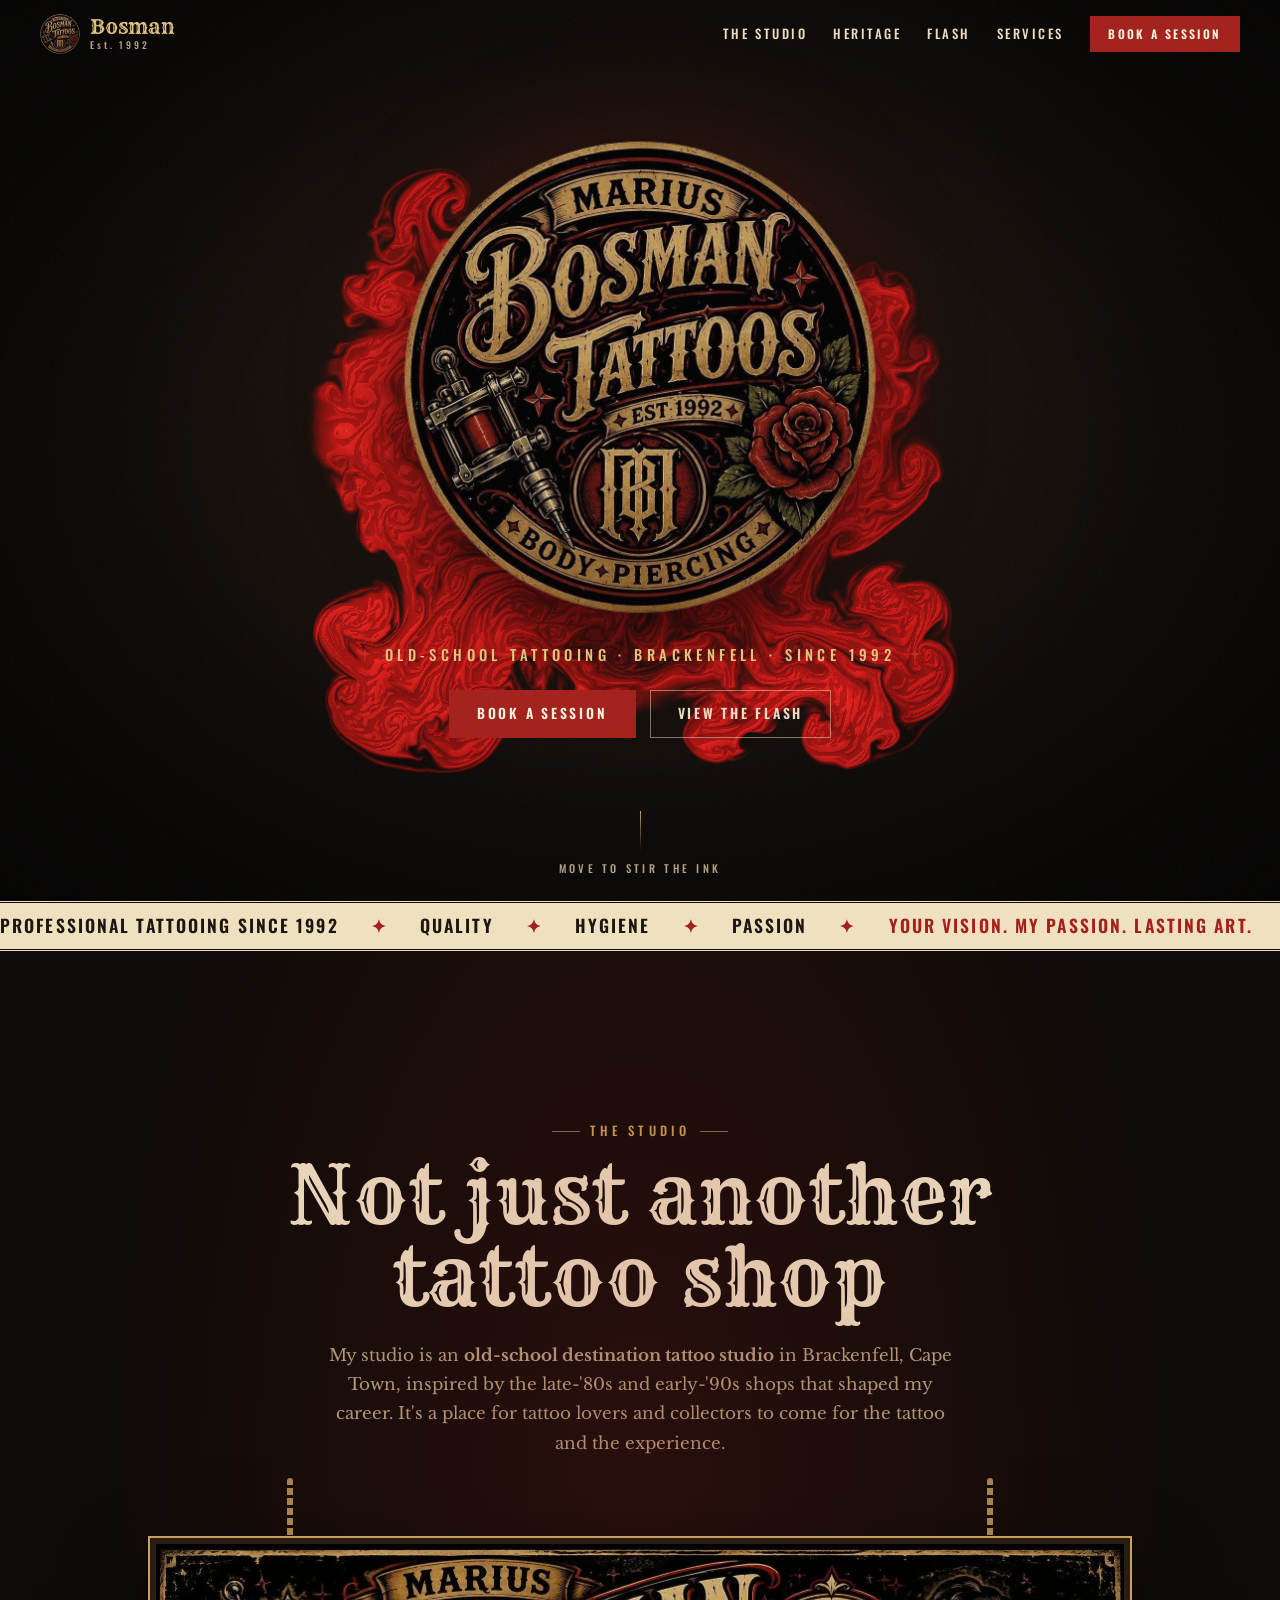
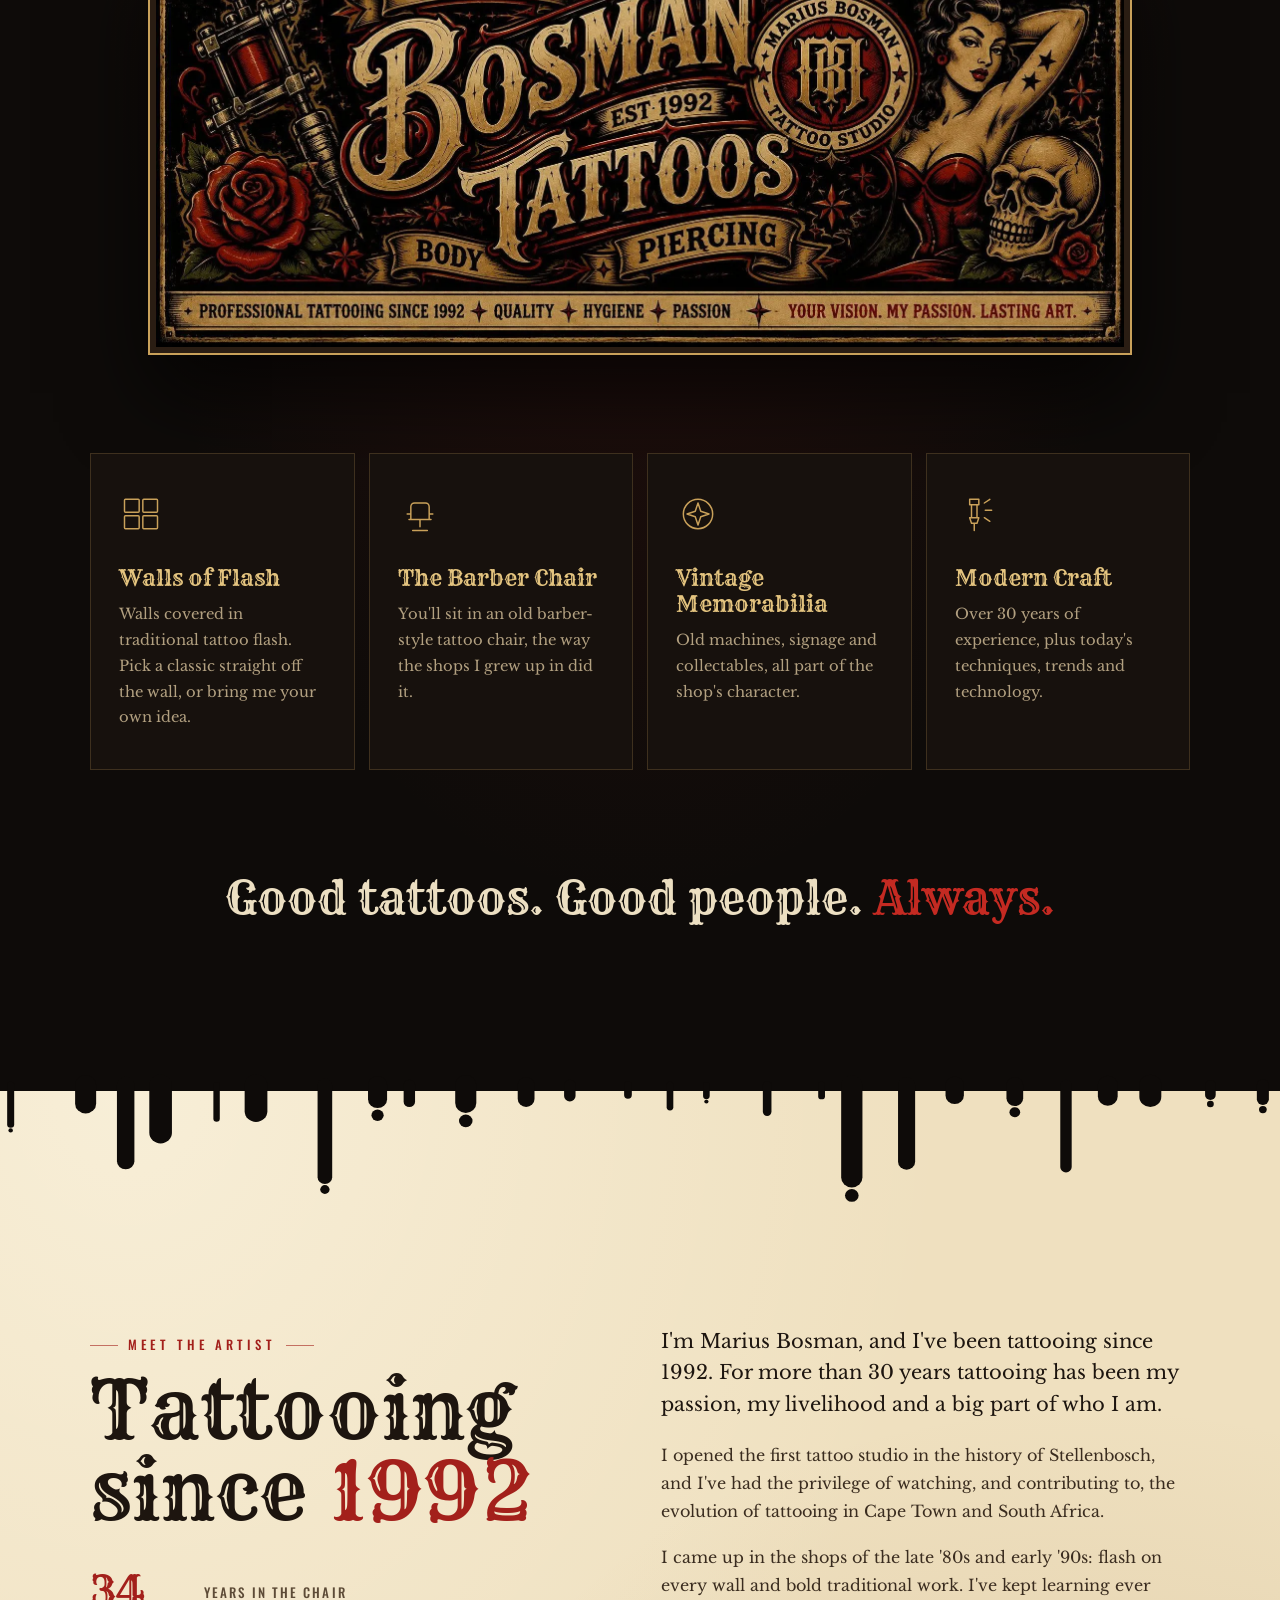
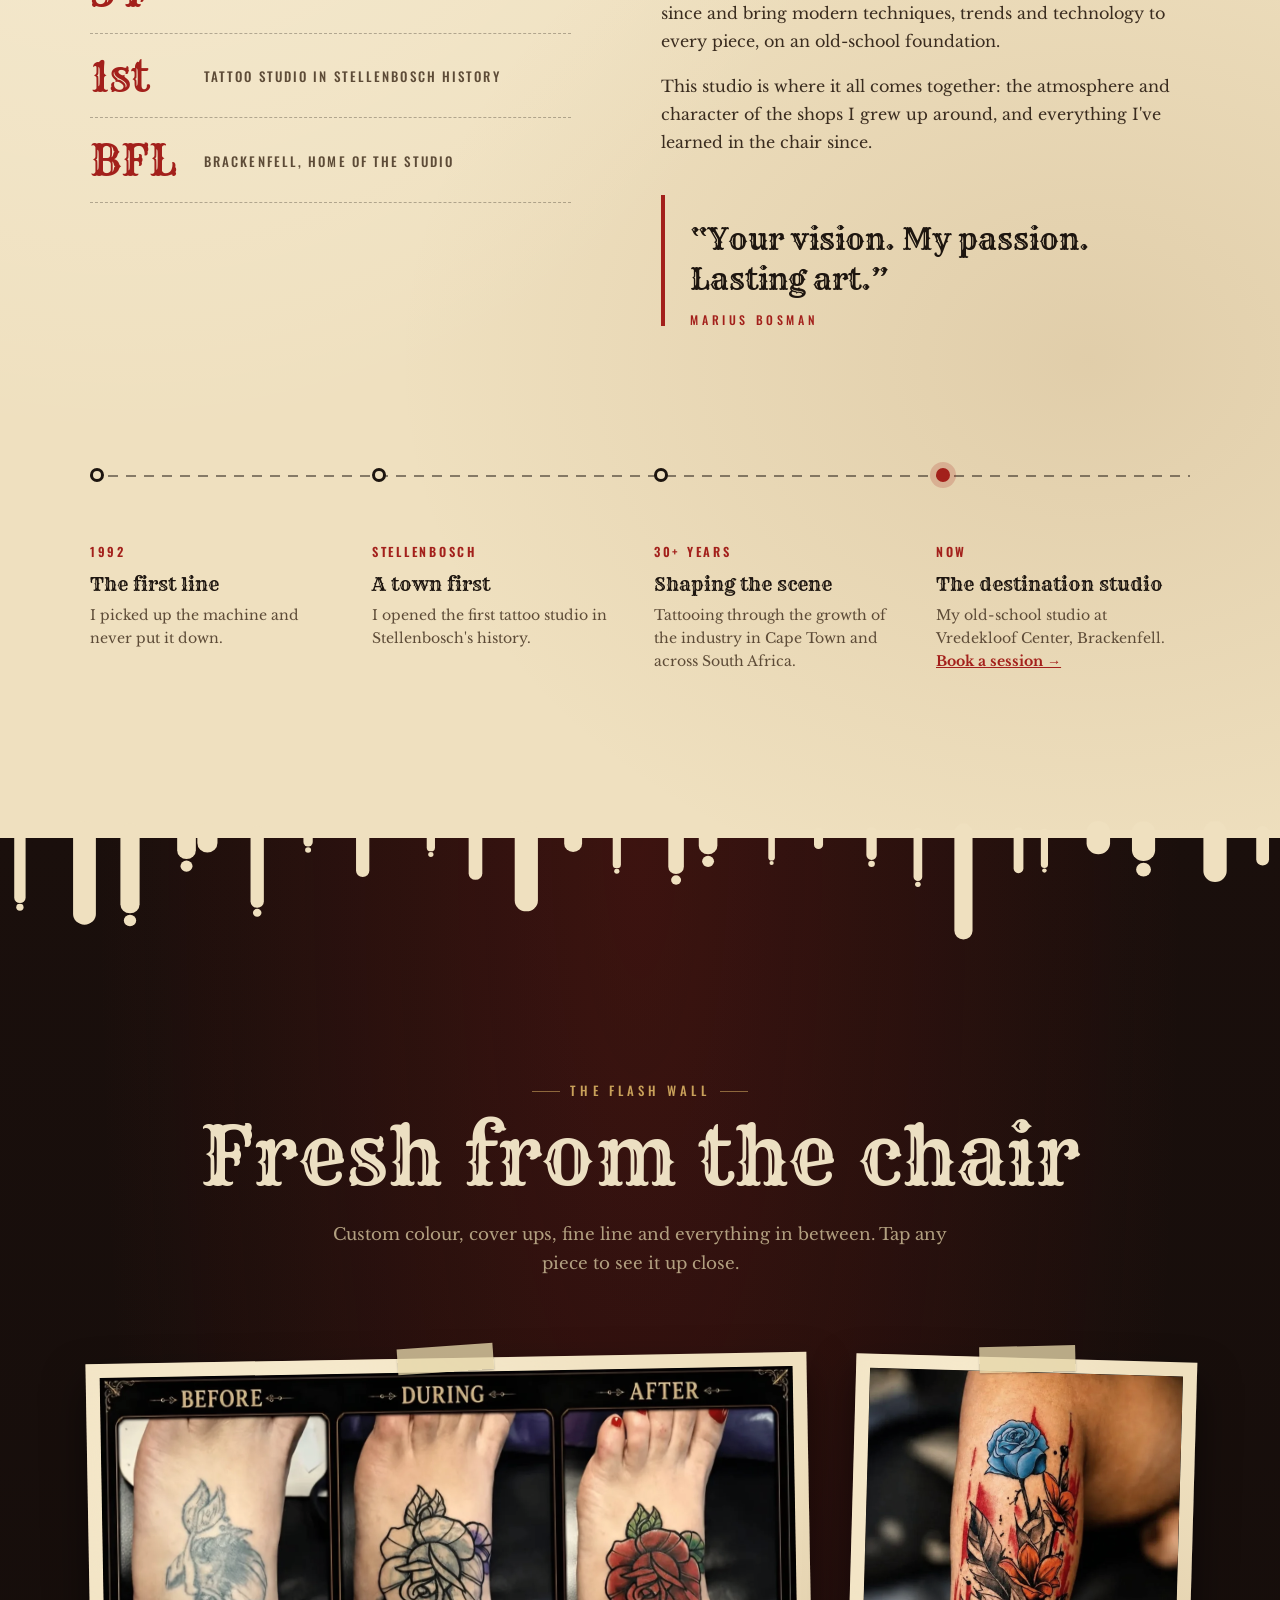
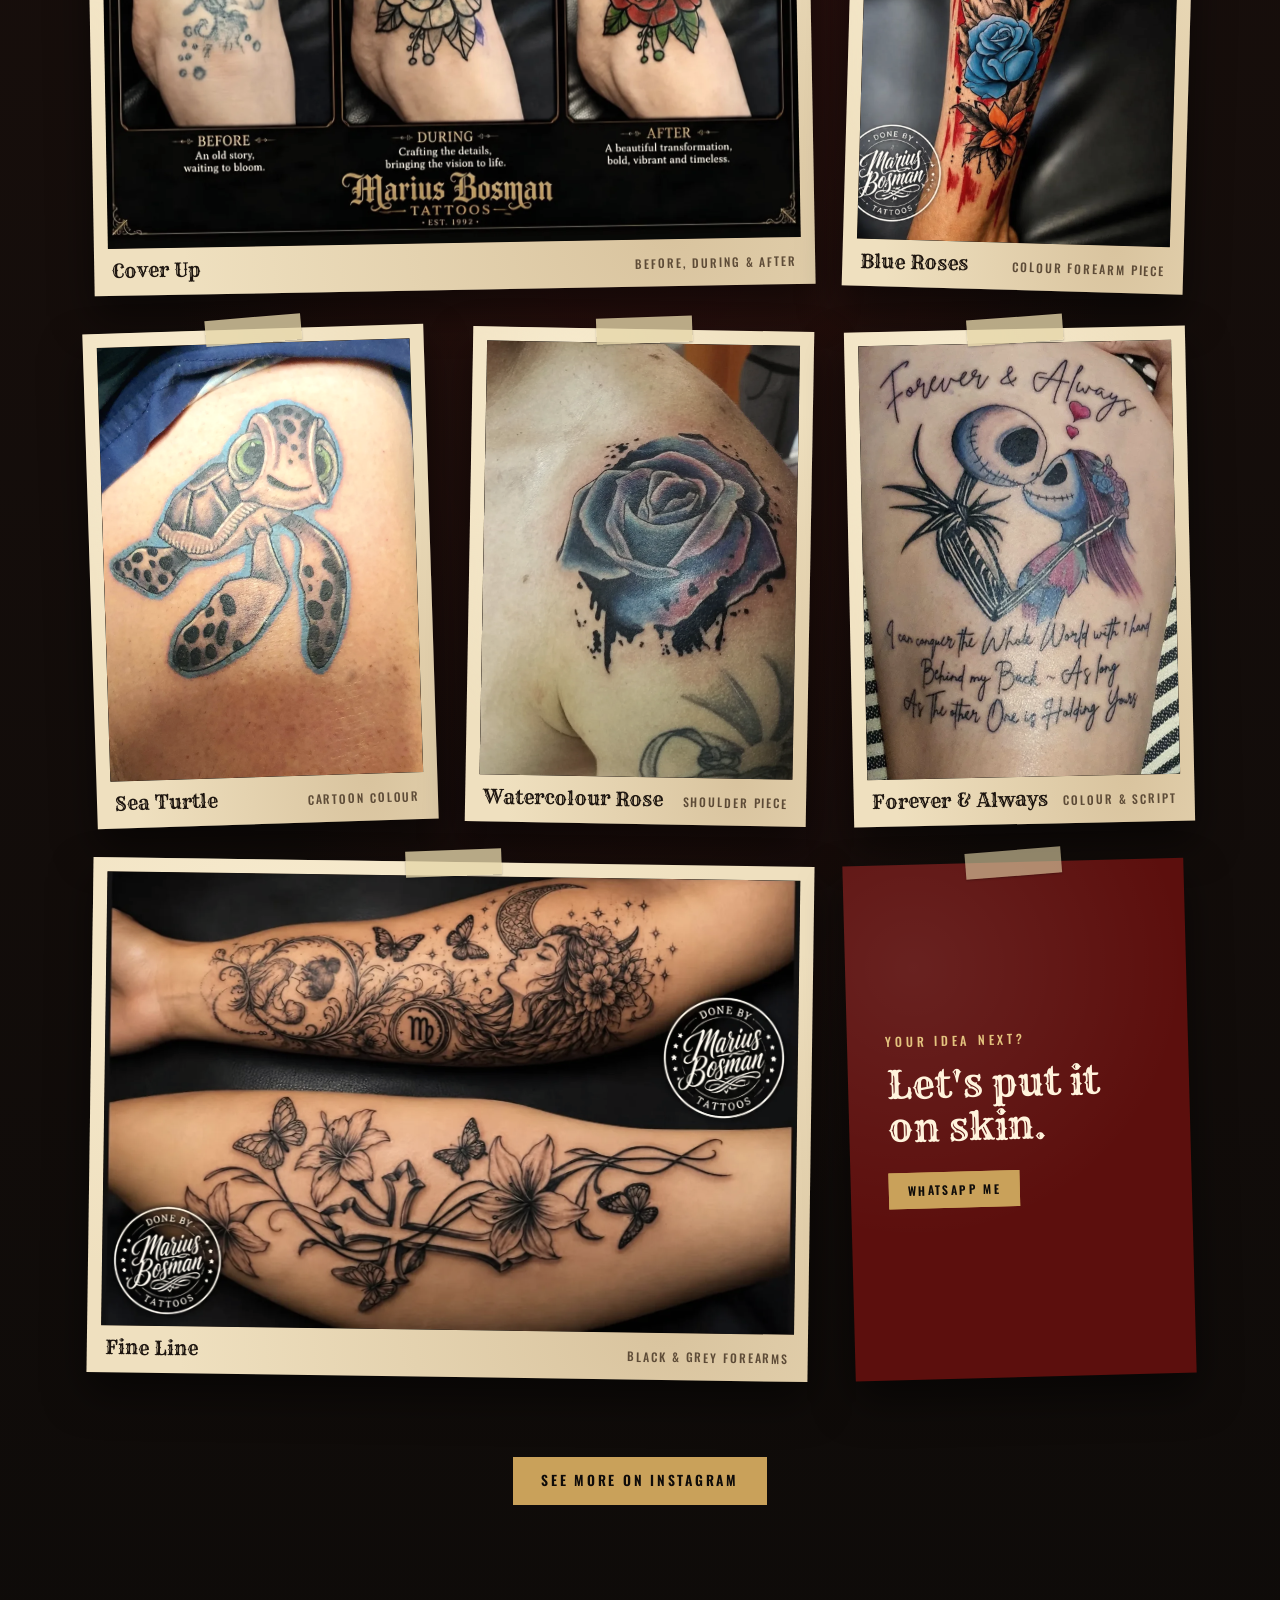
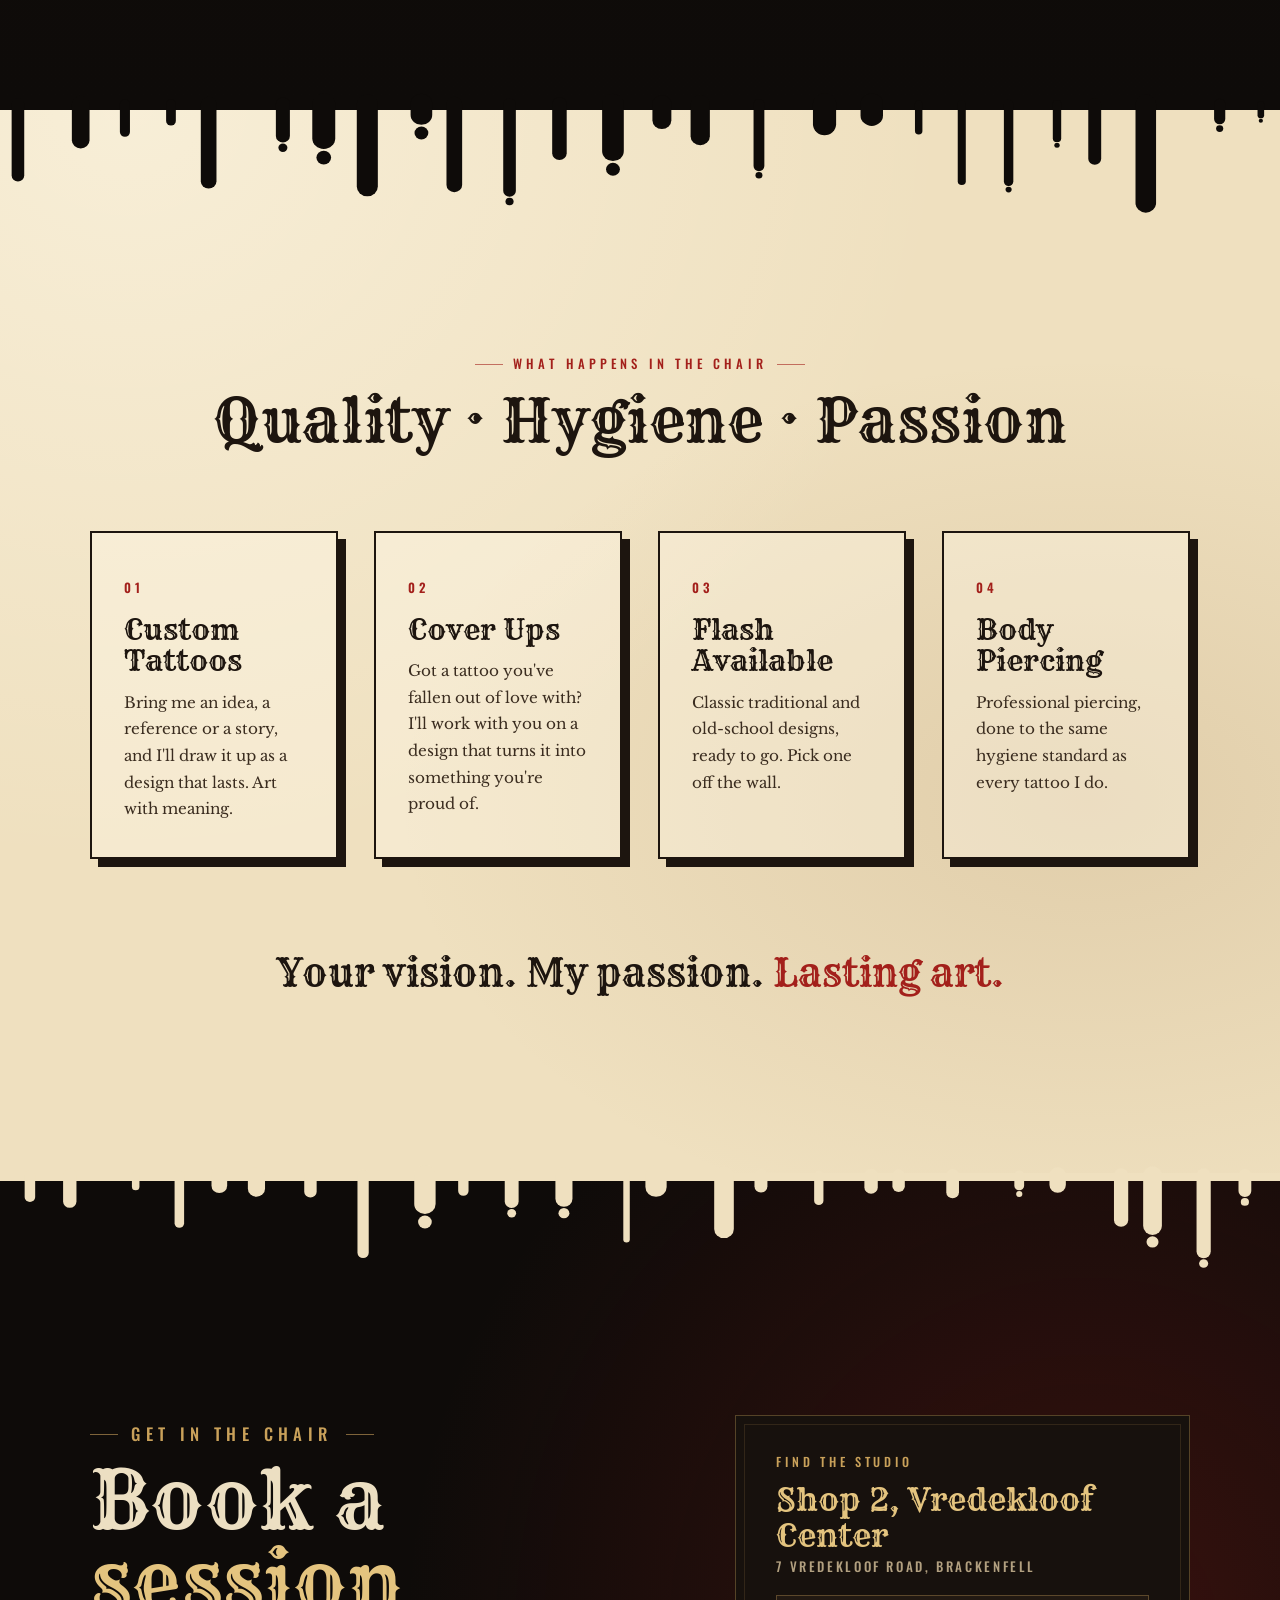
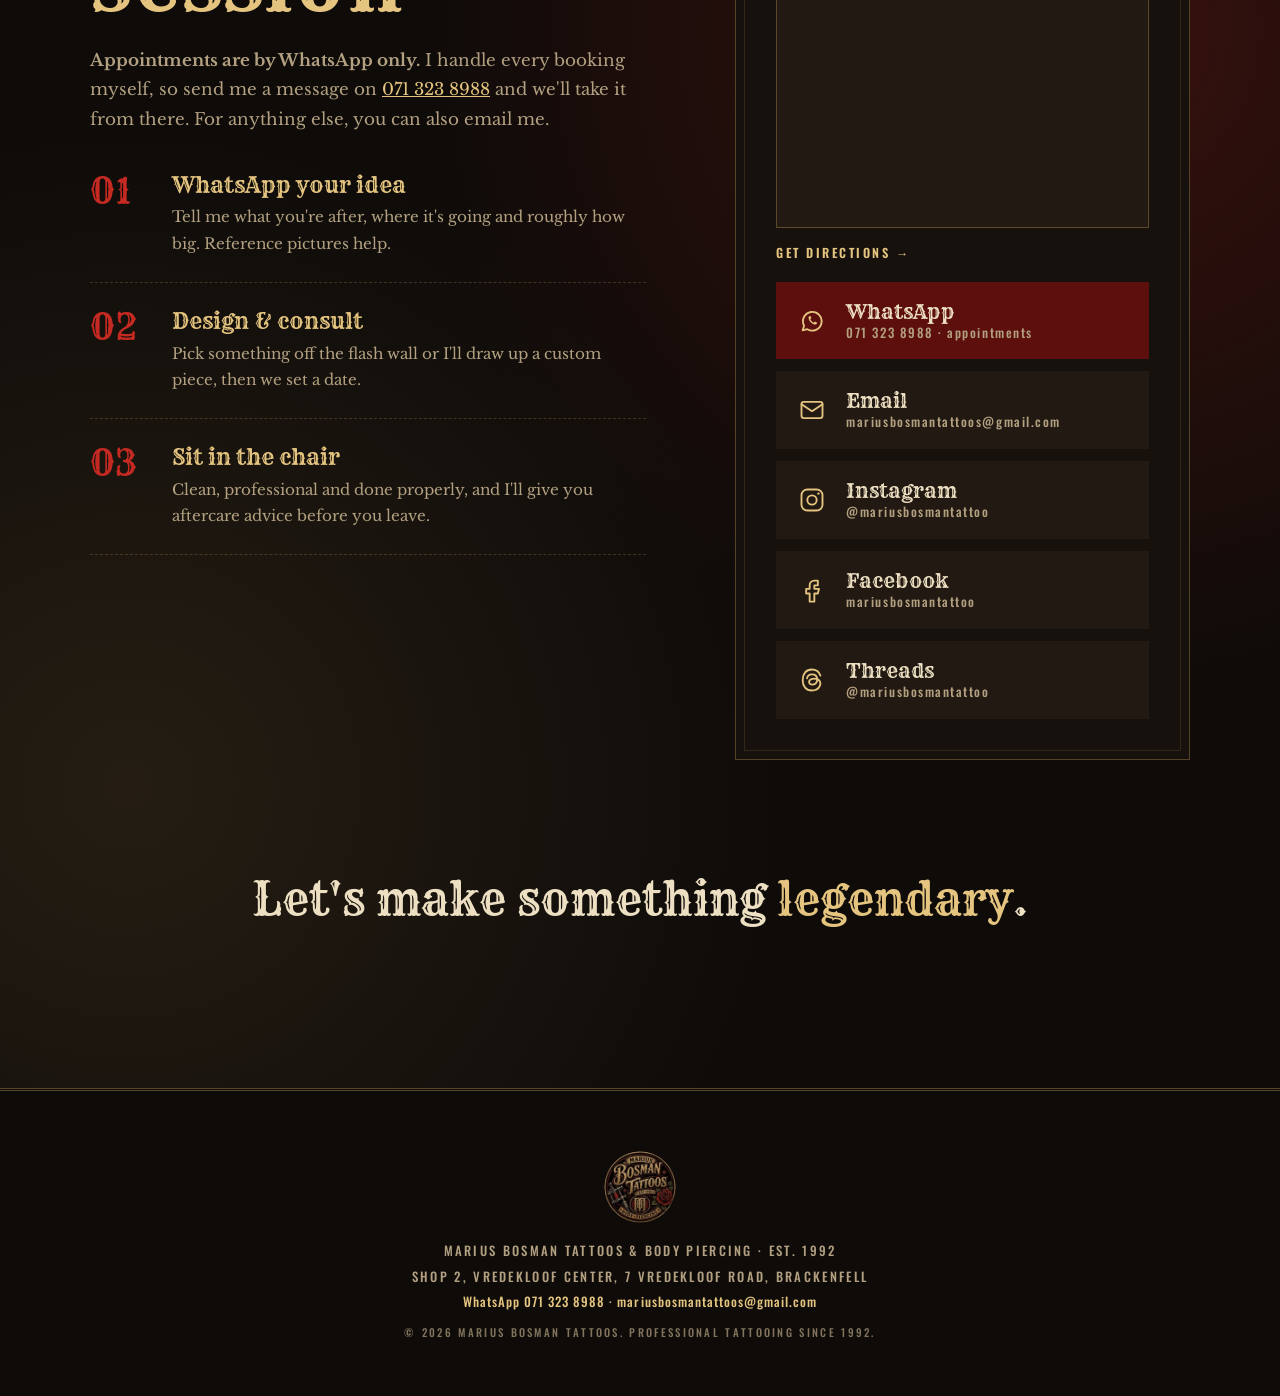
==== commit ee77b565: "Add 192px favicon link so Google Search shows the site icon Google requires a favicon of at least 48" ====
--- a/index.html
+++ b/index.html
@@ -30,10 +30,11 @@
   <meta name="twitter:image" content="https://mbosmantattoos.co.za/assets/og-image.jpg" />
 
   <!-- Icons -->
-  <link rel="icon" href="favicon.ico" sizes="any" />
-  <link rel="icon" href="assets/icons/favicon-32.png" type="image/png" sizes="32x32" />
-  <link rel="apple-touch-icon" href="assets/icons/apple-touch-icon.png" />
-  <link rel="manifest" href="site.webmanifest" />
+  <link rel="icon" href="/favicon.ico" sizes="any" />
+  <link rel="icon" href="/assets/icons/icon-192.png" type="image/png" sizes="192x192" />
+  <link rel="icon" href="/assets/icons/favicon-32.png" type="image/png" sizes="32x32" />
+  <link rel="apple-touch-icon" href="/assets/icons/apple-touch-icon.png" />
+  <link rel="manifest" href="/site.webmanifest" />
 
   <script type="application/ld+json">
 {
